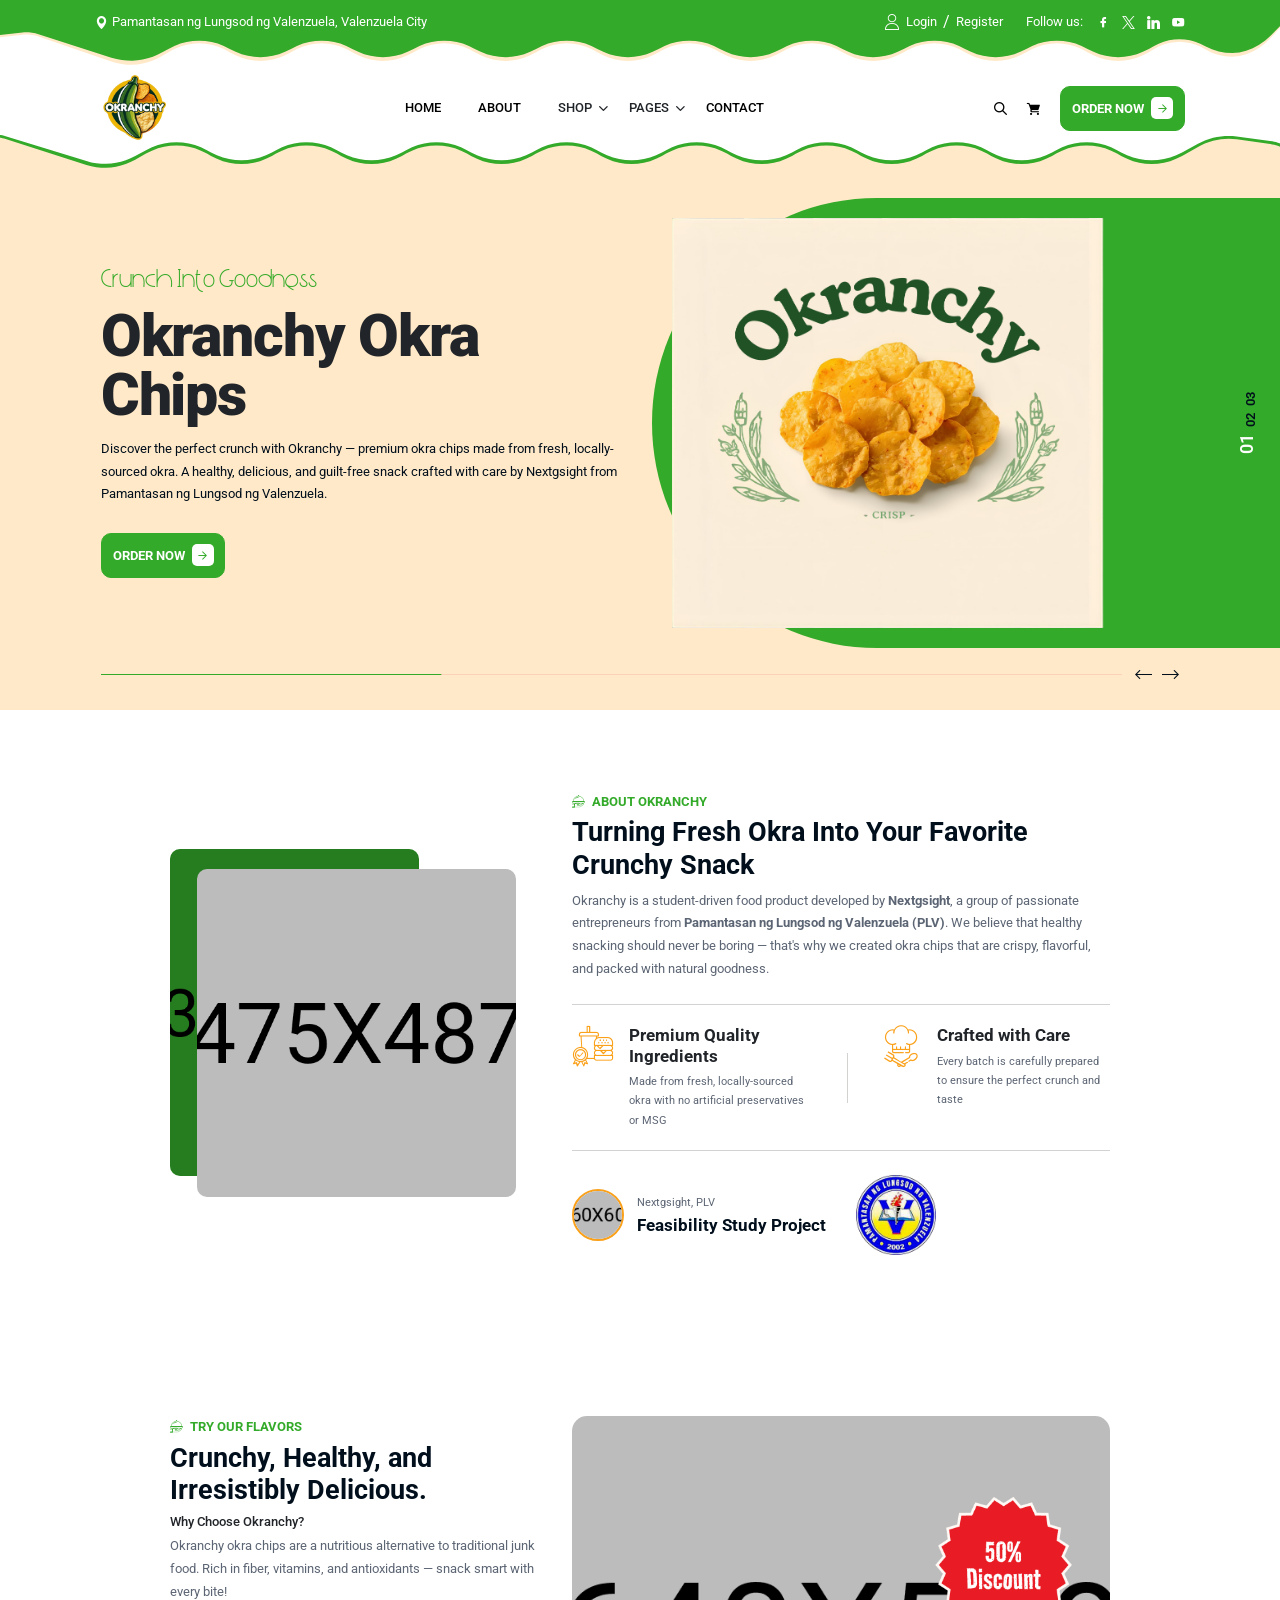
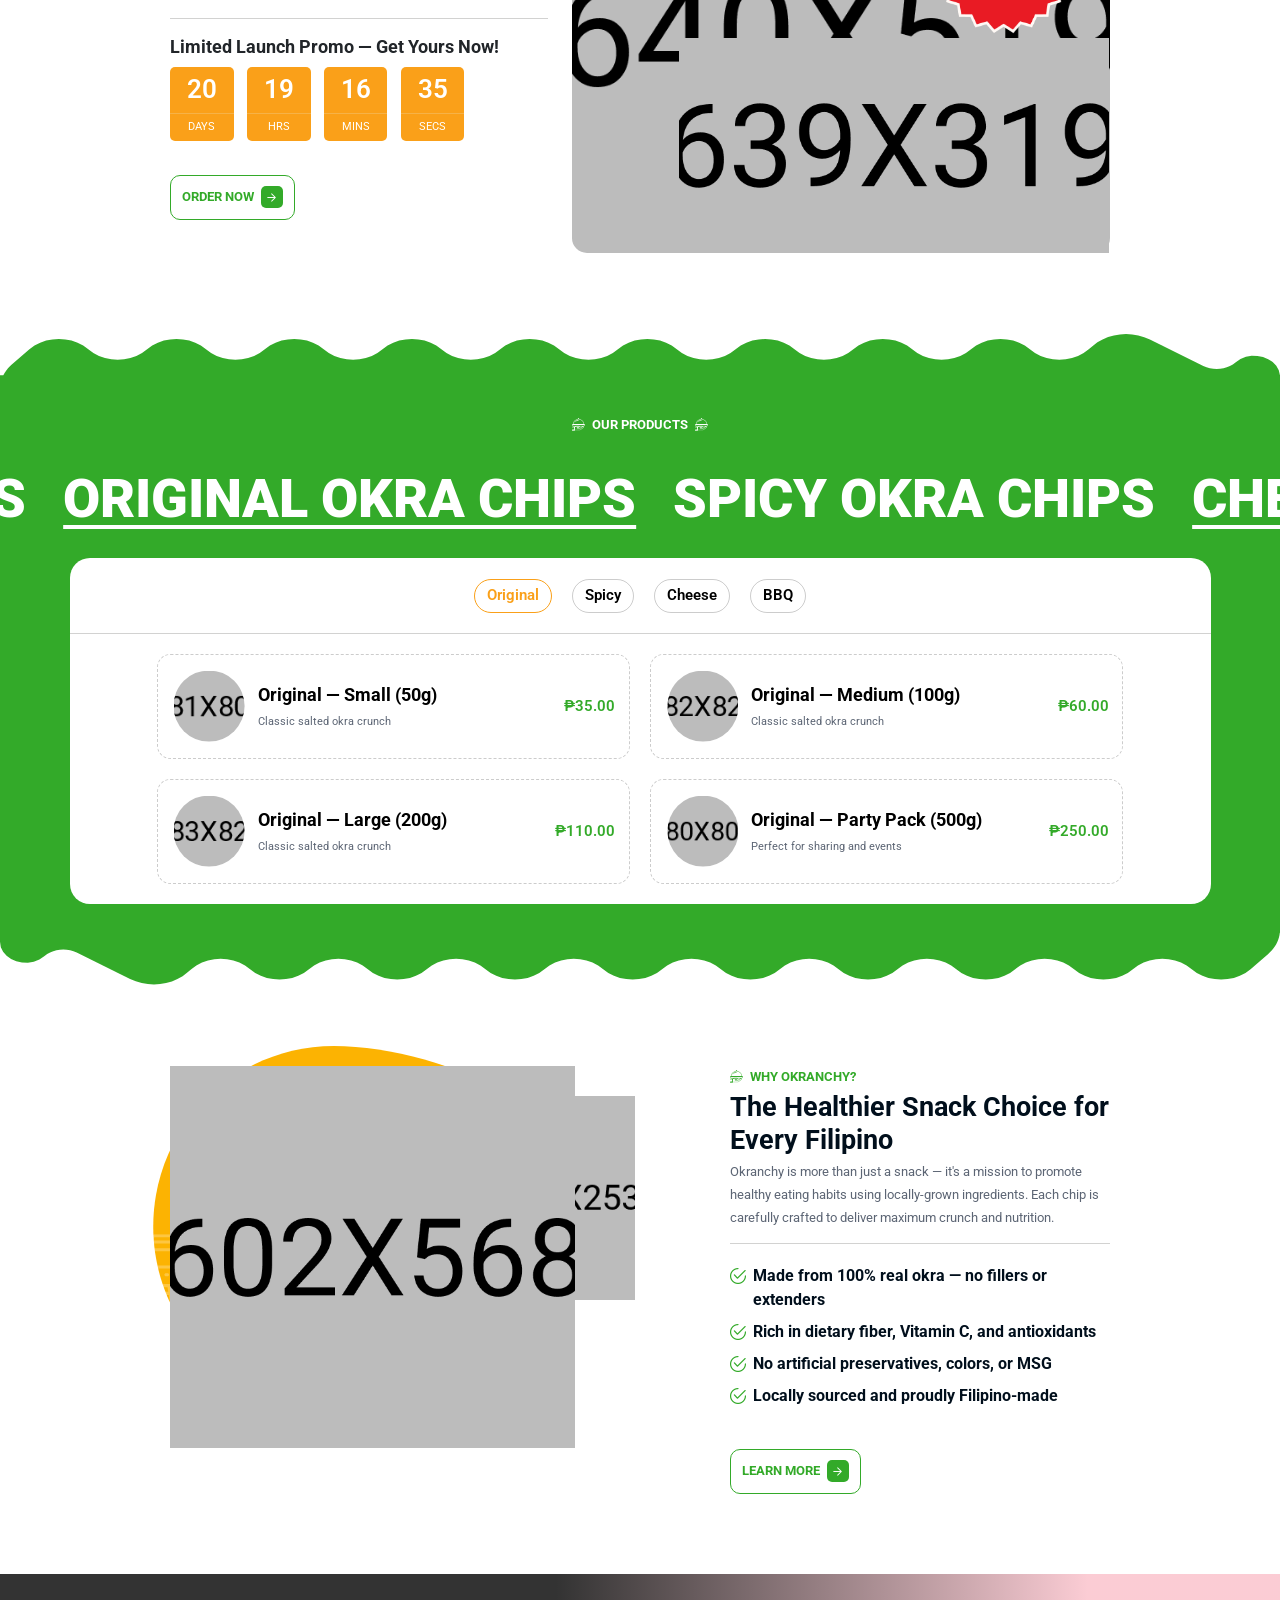
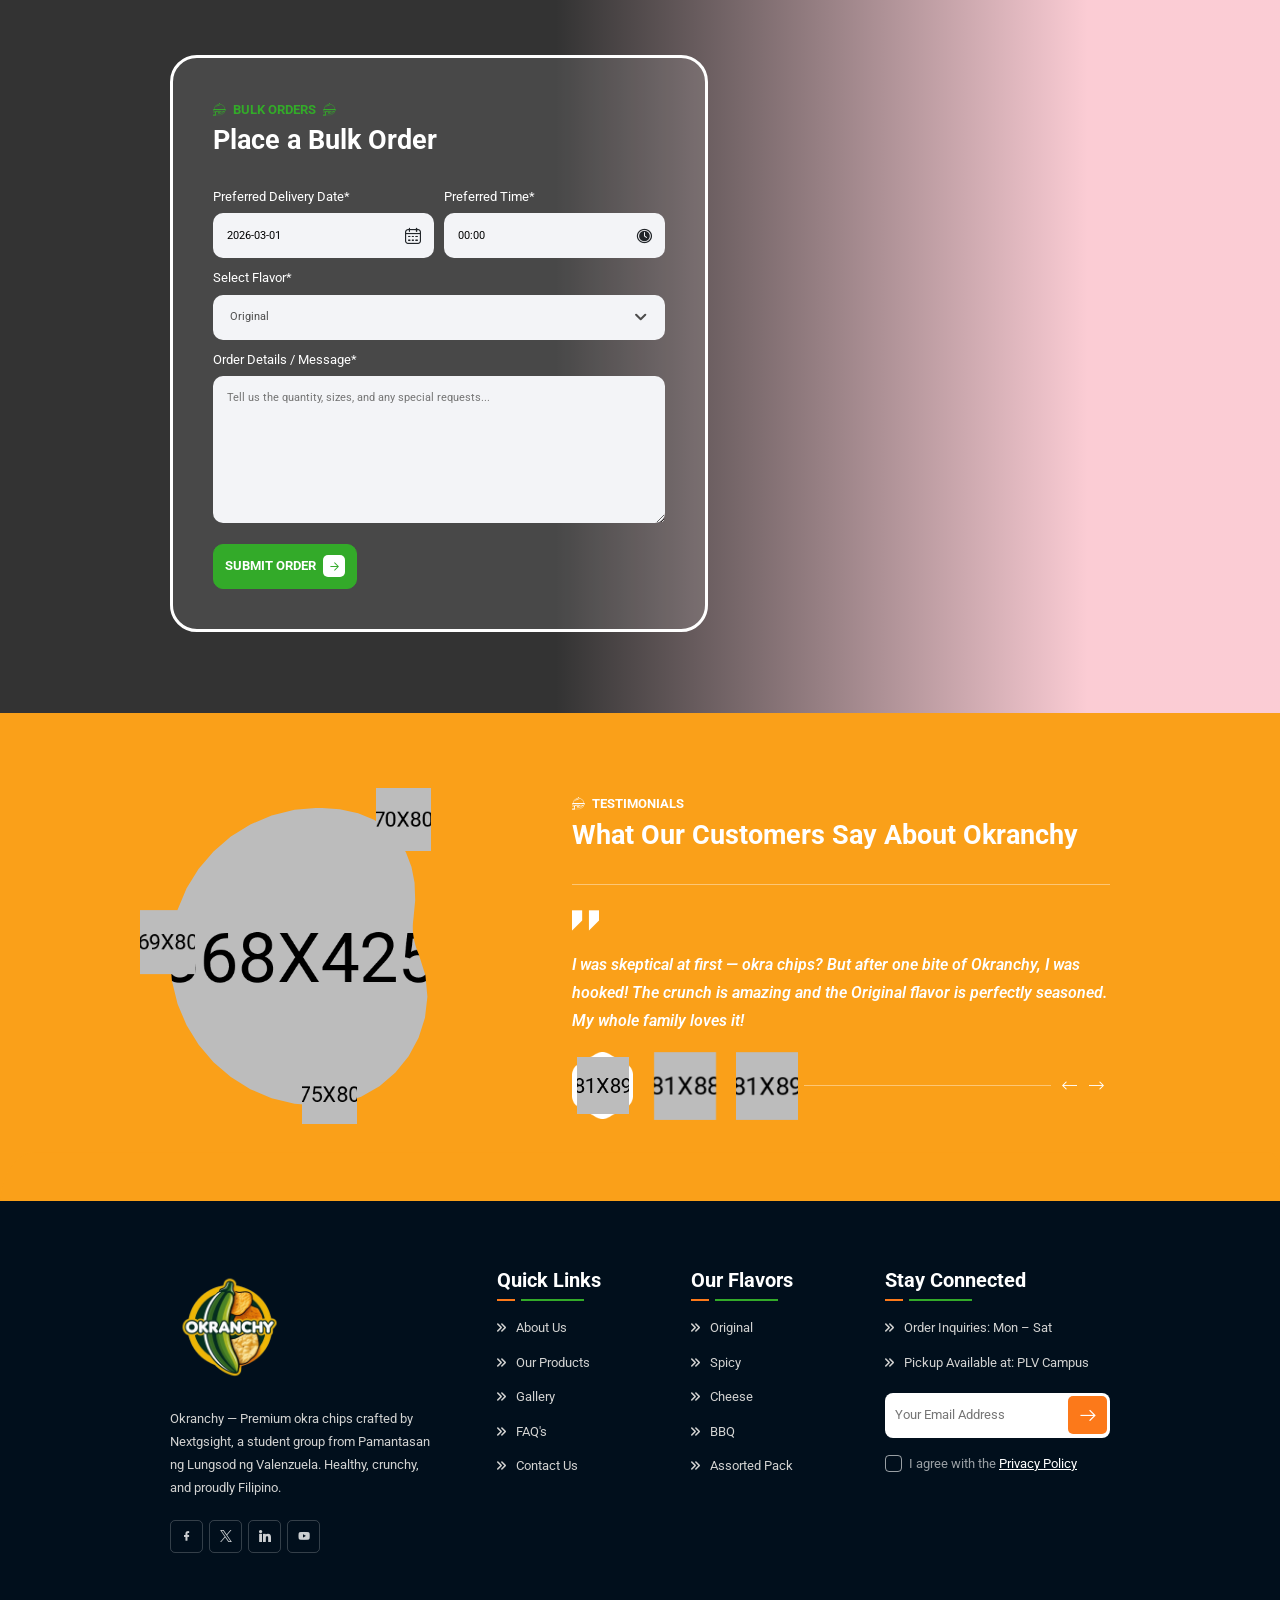
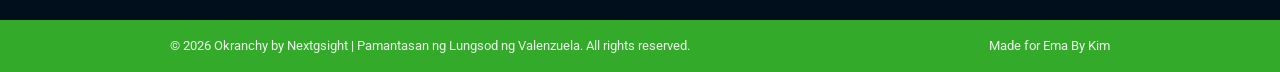
==== index.html @ 087cc292 "First Commit" ====
<!DOCTYPE html>
<html lang="en">

<head>
    <meta charset="UTF-8">
    <meta name="viewport" content="width=device-width, initial-scale=1.0">
    <title>Okranchy - Crunchy Okra Chips</title>

    <!-- libraries CSS -->
    <link rel="stylesheet" href="assets/icon/flaticon_restics.css">
    <link rel="stylesheet" href="assets/vendor/bootstrap/bootstrap.min.css">
    <link rel="stylesheet" href="assets/vendor/splide/splide.min.css">
    <link rel="stylesheet" href="assets/vendor/swiper/swiper-bundle.min.css">
    <link rel="stylesheet" href="assets/vendor/slim-select/slimselect.css">
    <link rel="stylesheet" href="assets/vendor/animate-wow/animate.min.css">
    <link rel="stylesheet" href="assets/vendor/flatpickr/flatpickr.min.css">

    <!-- custom CSS -->
    <link rel="stylesheet" href="assets/css/style.css">

    <style>
        /* Make logo smaller to fit header and footer */
        .logo-container .logo {
            max-height: 80px;
            width: auto;
        }
        .ul-sidebar-header-logo .logo {
            max-height: 100px;
            width: auto;
        }
        .ul-footer-about img {
            max-height: 120px;
            width: auto;
        }

        .signature {
            max-width: 80px;
            height: auto;
        }
    </style>
</head>

<body>
    <div class="preloader" id="preloader">
        <div class="loader"></div>
    </div>

    <!-- SIDEBAR SECTION START -->
    <div class="ul-sidebar">
        <!-- header -->
        <div class="ul-sidebar-header">
            <div class="ul-sidebar-header-logo">
                <a href="index.html">
                    <img src="assets/img/logo-3.png" alt="Okranchy Logo" class="logo">
                </a>
            </div>
            <!-- sidebar closer -->
            <button class="ul-sidebar-closer"><i class="flaticon-close"></i></button>
        </div>

        <div class="ul-sidebar-header-nav-wrapper d-block d-lg-none"></div>

        <!-- sidebar footer -->
        <div class="ul-sidebar-footer">
            <span class="ul-sidebar-footer-title">Follow us</span>

            <div class="ul-sidebar-footer-social">
                <a href="#"><i class="flaticon-facebook"></i></a>
                <a href="#"><i class="flaticon-twitter"></i></a>
                <a href="#"><i class="flaticon-instagram"></i></a>
                <a href="#"><i class="flaticon-youtube"></i></a>
            </div>
        </div>
    </div>
    <!-- SIDEBAR SECTION END -->

    <!-- SEARCH MODAL SECTION START -->
    <div class="ul-search-form-wrapper flex-grow-1 flex-shrink-0">
        <button class="ul-search-closer"><i class="flaticon-close"></i></button>

        <form action="#" class="ul-search-form">
            <div class="ul-search-form-right">
                <input type="search" name="search" id="ul-search" placeholder="Search Okranchy Products...">
                <button type="submit"><span class="icon"><i class="flaticon-search"></i></span></button>
            </div>
        </form>
    </div>
    <!-- SEARCH MODAL SECTION END -->

    <!-- HEADER SECTION START -->
    <header class="ul-header">
        <div class="header-top-bg-wrapper">
            <div class="ul-header-top">
                <div class="ul-header-container">
                    <div class="ul-header-top-left">
                        <div class="ul-header-contact-infos">
                            <span class="ul-header-contact-info"><i class="flaticon-location-pin colored"></i> Pamantasan ng Lungsod ng Valenzuela, Valenzuela City</span>
                        </div>
                    </div>

                    <div class="ul-header-top-right">
                        <div class="ul-header-auth-options">
                            <i class="flaticon-user"></i>
                            <a href="#">Login</a>
                            <span>/</span>
                            <a href="#">Register</a>
                        </div>

                        <div class="ul-header-socials">
                            <span class="socials-title">Follow us: </span>
                            <div class="links">
                                <a href="#"><i class="flaticon-facebook"></i></a>
                                <a href="#"><i class="flaticon-twitter"></i></a>
                                <a href="#"><i class="flaticon-linkedin-big-logo"></i></a>
                                <a href="#"><i class="flaticon-youtube"></i></a>
                            </div>
                        </div>
                    </div>
                </div>
            </div>
        </div>

        <div class="header-bottom-bg-wrapper to-be-sticky">
            <div class="ul-header-bottom">
                <div class="ul-header-bottom-wrapper ul-header-container">
                    <div class="logo-container">
                        <a href="index.html" class="d-inline-block"><img src="assets/img/logo-3.png" alt="Okranchy Logo" class="logo"></a>
                    </div>

                    <!-- header nav -->
                    <div class="ul-header-nav-wrapper">
                        <div class="to-go-to-sidebar-in-mobile">
                            <nav class="ul-header-nav">
                                <a href="index.html">Home</a>
                                <a href="about.html">About</a>
                                <div class="has-sub-menu">
                                    <a role="button">Shop</a>

                                    <div class="ul-header-submenu">
                                        <ul>
                                            <li><a href="shop.html">Shop</a></li>
                                            <li><a href="shop-details.html">Product Details</a></li>
                                            <li><a href="cart.html">Cart</a></li>
                                            <li><a href="checkout.html">Checkout</a></li>
                                        </ul>
                                    </div>
                                </div>

                                <div class="has-sub-menu">
                                    <a role="button">Pages</a>

                                    <div class="ul-header-submenu">
                                        <ul>
                                            <li><a href="gallery.html">Gallery</a></li>
                                            <li><a href="testimonials.html">Testimonials</a></li>
                                            <li><a href="faq.html">FAQ</a></li>
                                        </ul>
                                    </div>
                                </div>
                                <a href="contact.html">Contact</a>
                            </nav>
                        </div>
                    </div>

                    <!-- actions -->
                    <div class="ul-header-actions">
                        <button class="ul-header-search-opener"><i class="flaticon-search"></i></button>
                        <button><i class="flaticon-grocery-store"></i></button>
                        <a href="shop.html" class="ul-btn d-sm-inline-flex d-none">Order Now <i class="flaticon-right"></i></a>
                        <button class="ul-header-sidebar-opener d-lg-none d-inline-flex"><i class="flaticon-menu"></i></button>
                    </div>
                </div>
            </div>
        </div>
    </header>
    <!-- HEADER SECTION END -->


    <main>
        <!-- BANNER SECTION START -->
        <section class="ul-banner">
            <!-- top -->
            <div class="top">
                <div class="row gy-4 row-cols-md-2 row-cols-1 align-items-center flex-column-reverse flex-md-row">
                    <!-- banner text -->
                    <div class="col">
                        <div class="ul-banner-txt">
                            <div class="ul-banner-txt-slider swiper">
                                <div class="swiper-wrapper">
                                    <!-- single slide -->
                                    <div class="swiper-slide">
                                        <div class="ul-banner-txt-slide">
                                            <div class="wow animate__fadeInUp">
                                                <span class="ul-banner-sub-title">Crunch Into Goodness</span>
                                                <h1 class="ul-banner-title">Okranchy Okra Chips</h1>
                                                <p class="ul-banner-descr">Discover the perfect crunch with Okranchy — premium okra chips made from fresh, locally-sourced okra. A healthy, delicious, and guilt-free snack crafted with care by Nextgsight from Pamantasan ng Lungsod ng Valenzuela.</p>
                                                <div class="ul-banner-btns">
                                                    <a href="shop.html" class="ul-btn">Order Now <i class="flaticon-right"></i></a>
                                                </div>
                                            </div>
                                        </div>
                                    </div>

                                    <!-- single slide -->
                                    <div class="swiper-slide">
                                        <div class="ul-banner-txt-slide">
                                            <div class="wow animate__fadeInUp">
                                                <span class="ul-banner-sub-title">Healthy Snacking Made Fun</span>
                                                <h1 class="ul-banner-title">Crispy Okra Goodness</h1>
                                                <p class="ul-banner-descr">Packed with nutrients and bursting with flavor, Okranchy okra chips are the perfect alternative to ordinary snacks. Try our Original, Spicy, and Cheese flavors today!</p>
                                                <div class="ul-banner-btns">
                                                    <a href="shop.html" class="ul-btn">Shop Now <i class="flaticon-right"></i></a>
                                                </div>
                                            </div>
                                        </div>
                                    </div>

                                    <!-- single slide -->
                                    <div class="swiper-slide">
                                        <div class="ul-banner-txt-slide">
                                            <div class="wow animate__fadeInUp">
                                                <span class="ul-banner-sub-title">From Farm to Snack</span>
                                                <h1 class="ul-banner-title">100% Natural Okra Chips</h1>
                                                <p class="ul-banner-descr">No artificial preservatives, no MSG — just pure, crunchy okra chips. Okranchy is a proudly Filipino product made with passion and dedication by PLV students.</p>
                                                <div class="ul-banner-btns">
                                                    <a href="shop.html" class="ul-btn">Try It Now <i class="flaticon-right"></i></a>
                                                </div>
                                            </div>
                                        </div>
                                    </div>
                                </div>
                            </div>
                        </div>
                    </div>

                    <!-- img -->
                    <div class="col">
                        <div class="ul-banner-img wow animate__fadeInRight">
                            <div class="ul-banner-img-slider swiper">
                                <div class="swiper-wrapper">
                                    <!-- single slide -->
                                    <div class="swiper-slide">
                                        <img src="assets/img/testimonial-okranchy2.png" alt="Okranchy Okra Chips">
                                    </div>

                                    <!-- single slide -->
                                    <div class="swiper-slide">
                                        <img src="assets/img/testimonial-okranchy2.png" alt="Okranchy Okra Chips">
                                    </div>

                                    <!-- single slide -->
                                    <div class="swiper-slide">
                                        <img src="assets/img/testimonial-okranchy2.png" alt="Okranchy Okra Chips">
                                    </div>
                                </div>
                            </div>

                            <div class="ul-banner-img-slider-dots"></div>
                        </div>
                    </div>
                </div>
            </div>

            <!-- bottom -->
            <div class="bottom">
                <div class="ul-banner-txt-slider-pagination"></div>
                <div class="ul-banner-txt-slider-nav">
                    <button class="prev"><i class="flaticon-left-arrow"></i></button>
                    <button class="next"><i class="flaticon-right-arrow-3"></i></button>
                </div>
            </div>
        </section>
        <!-- BANNER SECTION END -->


        <!-- ABOUT SECTION START -->
        <section class="ul-about ul-section-spacing wow animate__fadeInUp">
            <div class="ul-container">
                <div class="row row-cols-xxl-2 row-cols-1 align-items-center gy-4">
                    <div class="col-xl-5 col-lg-4 col-md-5 col">
                        <div class="ul-about-imgs">
                            <div class="vector-img">
                                <img src="assets/img/about-img-1.jpg" alt="Fresh Okra">
                            </div>
                            <img src="assets/img/about-img-2.jpg" alt="Okranchy Production">
                        </div>
                    </div>

                    <!-- txt -->
                    <div class="col-xl-7 col-lg-8 col-md-7 col">
                        <div class="ul-about-txt">
                            <span class="ul-section-sub-title ul-section-sub-title--2"><i class="flaticon-tray"></i> About Okranchy <i class="flaticon-tray"></i></span>
                            <h2 class="ul-section-title">Turning Fresh Okra Into Your Favorite Crunchy Snack</h2>
                            <p class="ul-section-descr">Okranchy is a student-driven food product developed by <strong>Nextgsight</strong>, a group of passionate entrepreneurs from <strong>Pamantasan ng Lungsod ng Valenzuela (PLV)</strong>. We believe that healthy snacking should never be boring — that's why we created okra chips that are crispy, flavorful, and packed with natural goodness.</p>

                            <div class="ul-about-list">
                                <div class="ul-about-list-item">
                                    <div class="icon"><i class="flaticon-quality"></i></div>
                                    <div class="txt">
                                        <h3 class="ul-about-list-item-title">Premium Quality Ingredients</h3>
                                        <p class="ul-about-list-item-descr">Made from fresh, locally-sourced okra with no artificial preservatives or MSG</p>
                                    </div>
                                </div>

                                <div class="ul-about-list-item">
                                    <div class="icon"><i class="flaticon-chef"></i></div>
                                    <div class="txt">
                                        <h3 class="ul-about-list-item-title">Crafted with Care</h3>
                                        <p class="ul-about-list-item-descr">Every batch is carefully prepared to ensure the perfect crunch and taste</p>
                                    </div>
                                </div>
                            </div>

                            <div class="ul-about-author">
                                <div class="left">
                                    <div class="ul-about-author-img">
                                        <img src="assets/img/author.png" alt="Nextgsight Team">
                                    </div>
                                    <div class="author-txt">
                                        <span class="ul-about-author-title">Nextgsight, PLV</span>
                                        <h3 class="ul-about-author-name">Feasibility Study Project</h3>
                                    </div>
                                </div>

                                <div class="right">
                                    <img src="assets/img/plv.png" alt="signature" class="signature">
                                </div>
                            </div>
                        </div>
                    </div>
                </div>
            </div>
        </section>
        <!-- ABOUT SECTION END -->


        <!-- DISCOUNT SECTION START -->
        <section class="ul-discount ul-section-spacing">
            <div class="ul-container wow animate__fadeInUp">
                <div class="row g-4">
                    <!-- txt -->
                    <div class="col-md-5">
                        <div class="ul-discount-txt">
                            <span class="ul-section-sub-title ul-section-sub-title--2"><i class="flaticon-tray"></i> Try Our Flavors <i class="flaticon-tray"></i></span>
                            <h2 class="ul-section-title">Crunchy, Healthy, and Irresistibly Delicious.</h2>
                            <span class="ul-discount-second-title">Why Choose Okranchy?</span>
                            <p class="ul-section-descr">Okranchy okra chips are a nutritious alternative to traditional junk food. Rich in fiber, vitamins, and antioxidants — snack smart with every bite!</p>
                            <div class="ul-discount-countdown">
                                <h3 class="ul-discount-countdown-title">Limited Launch Promo — Get Yours Now!</h3>
                                <div class="ul-countdown">
                                    <div class="ul-countdown-item">
                                        <span class="number days">20</span>
                                        <span class="label">Days</span>
                                    </div>
                                    <div class="ul-countdown-item">
                                        <span class="number hours">48</span>
                                        <span class="label">hrs</span>
                                    </div>
                                    <div class="ul-countdown-item">
                                        <span class="number minutes">16</span>
                                        <span class="label">mins</span>
                                    </div>
                                    <div class="ul-countdown-item">
                                        <span class="number seconds">38</span>
                                        <span class="label">secs</span>
                                    </div>
                                </div>
                            </div>
                            <a href="shop.html" class="ul-btn ul-btn--2">Order Now <i class="flaticon-right"></i></a>
                        </div>
                    </div>

                    <!-- image -->
                    <div class="col-md-7">
                        <div class="ul-discount-img">
                            <img src="assets/img/discount-img.jpg" alt="Okranchy Chips" class="main-img">
                            <img src="assets/img/discount-product-img.png" alt="Okranchy Product" class="ul-discount-product-img">
                            <img src="assets/img/discount-sticker.png" alt="Promo Sticker" class="discount-sticker">
                        </div>
                    </div>
                </div>
            </div>
        </section>
        <!-- DISCOUNT SECTION END -->


        <!-- MENU / PRODUCTS SECTION START -->
        <section class="ul-menus ul-section-spacing">
            <!-- sub title -->
            <div class="ul-container">
                <div class="ul-section-heading justify-content-center text-center">
                    <div>
                        <span class="ul-section-sub-title"><i class="flaticon-tray"></i> Our Products <i class="flaticon-tray"></i></span>
                    </div>
                </div>
            </div>

            <!-- section title slider -->
            <div class="ul-menus-title-slider splide">
                <div class="splide__track">
                    <ul class="splide__list">
                        <li class="splide__slide">
                            <h2 class="ul-menus-title-txt">Original Okra Chips</h2>
                        </li>
                        <li class="splide__slide">
                            <h2 class="ul-menus-title-txt">Spicy Okra Chips</h2>
                        </li>
                        <li class="splide__slide">
                            <h2 class="ul-menus-title-txt">Cheese Okra Chips</h2>
                        </li>
                        <li class="splide__slide">
                            <h2 class="ul-menus-title-txt">BBQ Okra Chips</h2>
                        </li>
                    </ul>
                </div>
            </div>

            <!-- menu -->
            <div class="ul-menus-tabs-wrapper">
                <div>
                    <div class="ul-menus-tab-navs">
                        <button data-tab="original-tab" class="tab-nav active">
                            <span class="txt">Original</span>
                        </button>
                        <button data-tab="spicy-tab" class="tab-nav">
                            <span class="txt">Spicy</span>
                        </button>
                        <button data-tab="cheese-tab" class="tab-nav">
                            <span class="txt">Cheese</span>
                        </button>
                        <button data-tab="bbq-tab" class="tab-nav">
                            <span class="txt">BBQ</span>
                        </button>
                    </div>

                    <div class="tabs">
                        <!-- tab / Original -->
                        <div class="ul-tab ul-menu-tab active" id="original-tab">
                            <div class="row ul-bs-row row-cols-md-2 row-cols-1">
                                <div class="col">
                                    <div class="ul-menu-item">
                                        <div class="ul-menu-item-img">
                                            <img src="assets/img/menu-1.png" alt="Original Okra Chips Small">
                                        </div>
                                        <div class="ul-menu-item-txt">
                                            <div class="left">
                                                <a href="shop-details.html" class="ul-menu-item-title">Original — Small (50g)</a>
                                                <span class="ul-menu-item-sub-title">Classic salted okra crunch</span>
                                            </div>
                                            <span class="ul-menu-item-price">₱35.00</span>
                                        </div>
                                    </div>
                                </div>

                                <div class="col">
                                    <div class="ul-menu-item">
                                        <div class="ul-menu-item-img">
                                            <img src="assets/img/menu-2.png" alt="Original Okra Chips Medium">
                                        </div>
                                        <div class="ul-menu-item-txt">
                                            <div class="left">
                                                <a href="shop-details.html" class="ul-menu-item-title">Original — Medium (100g)</a>
                                                <span class="ul-menu-item-sub-title">Classic salted okra crunch</span>
                                            </div>
                                            <span class="ul-menu-item-price">₱60.00</span>
                                        </div>
                                    </div>
                                </div>

                                <div class="col">
                                    <div class="ul-menu-item">
                                        <div class="ul-menu-item-img">
                                            <img src="assets/img/menu-3.png" alt="Original Okra Chips Large">
                                        </div>
                                        <div class="ul-menu-item-txt">
                                            <div class="left">
                                                <a href="shop-details.html" class="ul-menu-item-title">Original — Large (200g)</a>
                                                <span class="ul-menu-item-sub-title">Classic salted okra crunch</span>
                                            </div>
                                            <span class="ul-menu-item-price">₱110.00</span>
                                        </div>
                                    </div>
                                </div>

                                <div class="col">
                                    <div class="ul-menu-item">
                                        <div class="ul-menu-item-img">
                                            <img src="assets/img/menu-4.png" alt="Original Okra Chips Party Pack">
                                        </div>
                                        <div class="ul-menu-item-txt">
                                            <div class="left">
                                                <a href="shop-details.html" class="ul-menu-item-title">Original — Party Pack (500g)</a>
                                                <span class="ul-menu-item-sub-title">Perfect for sharing and events</span>
                                            </div>
                                            <span class="ul-menu-item-price">₱250.00</span>
                                        </div>
                                    </div>
                                </div>
                            </div>
                        </div>

                        <!-- tab / Spicy -->
                        <div class="ul-tab ul-menu-tab" id="spicy-tab">
                            <div class="row ul-bs-row row-cols-md-2 row-cols-1">
                                <div class="col">
                                    <div class="ul-menu-item">
                                        <div class="ul-menu-item-img">
                                            <img src="assets/img/menu-5.png" alt="Spicy Okra Chips Small">
                                        </div>
                                        <div class="ul-menu-item-txt">
                                            <div class="left">
                                                <a href="shop-details.html" class="ul-menu-item-title">Spicy — Small (50g)</a>
                                                <span class="ul-menu-item-sub-title">Fiery chili-seasoned okra crunch</span>
                                            </div>
                                            <span class="ul-menu-item-price">₱40.00</span>
                                        </div>
                                    </div>
                                </div>

                                <div class="col">
                                    <div class="ul-menu-item">
                                        <div class="ul-menu-item-img">
                                            <img src="assets/img/menu-6.png" alt="Spicy Okra Chips Medium">
                                        </div>
                                        <div class="ul-menu-item-txt">
                                            <div class="left">
                                                <a href="shop-details.html" class="ul-menu-item-title">Spicy — Medium (100g)</a>
                                                <span class="ul-menu-item-sub-title">Fiery chili-seasoned okra crunch</span>
                                            </div>
                                            <span class="ul-menu-item-price">₱65.00</span>
                                        </div>
                                    </div>
                                </div>

                                <div class="col">
                                    <div class="ul-menu-item">
                                        <div class="ul-menu-item-img">
                                            <img src="assets/img/menu-7.png" alt="Spicy Okra Chips Large">
                                        </div>
                                        <div class="ul-menu-item-txt">
                                            <div class="left">
                                                <a href="shop-details.html" class="ul-menu-item-title">Spicy — Large (200g)</a>
                                                <span class="ul-menu-item-sub-title">Fiery chili-seasoned okra crunch</span>
                                            </div>
                                            <span class="ul-menu-item-price">₱120.00</span>
                                        </div>
                                    </div>
                                </div>

                                <div class="col">
                                    <div class="ul-menu-item">
                                        <div class="ul-menu-item-img">
                                            <img src="assets/img/menu-8.png" alt="Spicy Okra Chips Party Pack">
                                        </div>
                                        <div class="ul-menu-item-txt">
                                            <div class="left">
                                                <a href="shop-details.html" class="ul-menu-item-title">Spicy — Party Pack (500g)</a>
                                                <span class="ul-menu-item-sub-title">Spice up your gatherings</span>
                                            </div>
                                            <span class="ul-menu-item-price">₱270.00</span>
                                        </div>
                                    </div>
                                </div>
                            </div>
                        </div>

                        <!-- tab / Cheese -->
                        <div class="ul-tab ul-menu-tab" id="cheese-tab">
                            <div class="row ul-bs-row row-cols-md-2 row-cols-1">
                                <div class="col">
                                    <div class="ul-menu-item">
                                        <div class="ul-menu-item-img">
                                            <img src="assets/img/food-1.png" alt="Cheese Okra Chips Small">
                                        </div>
                                        <div class="ul-menu-item-txt">
                                            <div class="left">
                                                <a href="shop-details.html" class="ul-menu-item-title">Cheese — Small (50g)</a>
                                                <span class="ul-menu-item-sub-title">Cheesy, savory okra delight</span>
                                            </div>
                                            <span class="ul-menu-item-price">₱40.00</span>
                                        </div>
                                    </div>
                                </div>

                                <div class="col">
                                    <div class="ul-menu-item">
                                        <div class="ul-menu-item-img">
                                            <img src="assets/img/food-2.png" alt="Cheese Okra Chips Medium">
                                        </div>
                                        <div class="ul-menu-item-txt">
                                            <div class="left">
                                                <a href="shop-details.html" class="ul-menu-item-title">Cheese — Medium (100g)</a>
                                                <span class="ul-menu-item-sub-title">Cheesy, savory okra delight</span>
                                            </div>
                                            <span class="ul-menu-item-price">₱65.00</span>
                                        </div>
                                    </div>
                                </div>

                                <div class="col">
                                    <div class="ul-menu-item">
                                        <div class="ul-menu-item-img">
                                            <img src="assets/img/menu-1.png" alt="Cheese Okra Chips Large">
                                        </div>
                                        <div class="ul-menu-item-txt">
                                            <div class="left">
                                                <a href="shop-details.html" class="ul-menu-item-title">Cheese — Large (200g)</a>
                                                <span class="ul-menu-item-sub-title">Cheesy, savory okra delight</span>
                                            </div>
                                            <span class="ul-menu-item-price">₱120.00</span>
                                        </div>
                                    </div>
                                </div>

                                <div class="col">
                                    <div class="ul-menu-item">
                                        <div class="ul-menu-item-img">
                                            <img src="assets/img/menu-2.png" alt="Cheese Okra Chips Party Pack">
                                        </div>
                                        <div class="ul-menu-item-txt">
                                            <div class="left">
                                                <a href="shop-details.html" class="ul-menu-item-title">Cheese — Party Pack (500g)</a>
                                                <span class="ul-menu-item-sub-title">Cheesy goodness for everyone</span>
                                            </div>
                                            <span class="ul-menu-item-price">₱270.00</span>
                                        </div>
                                    </div>
                                </div>
                            </div>
                        </div>

                        <!-- tab / BBQ -->
                        <div class="ul-tab ul-menu-tab" id="bbq-tab">
                            <div class="row ul-bs-row row-cols-md-2 row-cols-1">
                                <div class="col">
                                    <div class="ul-menu-item">
                                        <div class="ul-menu-item-img">
                                            <img src="assets/img/menu-3.png" alt="BBQ Okra Chips Small">
                                        </div>
                                        <div class="ul-menu-item-txt">
                                            <div class="left">
                                                <a href="shop-details.html" class="ul-menu-item-title">BBQ — Small (50g)</a>
                                                <span class="ul-menu-item-sub-title">Smoky barbecue okra crunch</span>
                                            </div>
                                            <span class="ul-menu-item-price">₱40.00</span>
                                        </div>
                                    </div>
                                </div>

                                <div class="col">
                                    <div class="ul-menu-item">
                                        <div class="ul-menu-item-img">
                                            <img src="assets/img/menu-4.png" alt="BBQ Okra Chips Medium">
                                        </div>
                                        <div class="ul-menu-item-txt">
                                            <div class="left">
                                                <a href="shop-details.html" class="ul-menu-item-title">BBQ — Medium (100g)</a>
                                                <span class="ul-menu-item-sub-title">Smoky barbecue okra crunch</span>
                                            </div>
                                            <span class="ul-menu-item-price">₱65.00</span>
                                        </div>
                                    </div>
                                </div>

                                <div class="col">
                                    <div class="ul-menu-item">
                                        <div class="ul-menu-item-img">
                                            <img src="assets/img/menu-5.png" alt="BBQ Okra Chips Large">
                                        </div>
                                        <div class="ul-menu-item-txt">
                                            <div class="left">
                                                <a href="shop-details.html" class="ul-menu-item-title">BBQ — Large (200g)</a>
                                                <span class="ul-menu-item-sub-title">Smoky barbecue okra crunch</span>
                                            </div>
                                            <span class="ul-menu-item-price">₱120.00</span>
                                        </div>
                                    </div>
                                </div>

                                <div class="col">
                                    <div class="ul-menu-item">
                                        <div class="ul-menu-item-img">
                                            <img src="assets/img/menu-6.png" alt="BBQ Okra Chips Party Pack">
                                        </div>
                                        <div class="ul-menu-item-txt">
                                            <div class="left">
                                                <a href="shop-details.html" class="ul-menu-item-title">BBQ — Party Pack (500g)</a>
                                                <span class="ul-menu-item-sub-title">BBQ flavor for the whole crew</span>
                                            </div>
                                            <span class="ul-menu-item-price">₱270.00</span>
                                        </div>
                                    </div>
                                </div>
                            </div>
                        </div>
                    </div>
                </div>
            </div>
        </section>
        <!-- MENU / PRODUCTS SECTION END -->


        <!-- SPECIALITY SECTION START -->
        <section class="ul-specialities ul-section-spacing">
            <div class="ul-container">
                <div class="row ul-bs-row">
                    <!-- img -->
                    <div class="col-xl-7 col-lg-6">
                        <div class="ul-specialities-img">
                            <img src="assets/img/speciality-img-bg.svg" alt="Background Shape" class="bg-shape">
                            <img src="assets/img/specialities-img.png" alt="Okranchy Special" class="main-img">
                            <img src="assets/img/banner-vector-2.png" alt="vector" class="vector">
                        </div>
                    </div>

                    <!-- txt -->
                    <div class="col-xl-5 col-lg-6">
                        <div class="ul-specialities-txt">
                            <span class="ul-section-sub-title"><i class="flaticon-tray"></i> WHY OKRANCHY?</span>
                            <h2 class="ul-section-title">The Healthier Snack Choice for Every Filipino</h2>
                            <p class="ul-section-descr">Okranchy is more than just a snack — it's a mission to promote healthy eating habits using locally-grown ingredients. Each chip is carefully crafted to deliver maximum crunch and nutrition.</p>

                            <ul class="ul-specialities-list">
                                <li class="ul-speciality"><i class="flaticon-checked"></i><span class="txt">Made from 100% real okra — no fillers or extenders</span></li>
                                <li class="ul-speciality"><i class="flaticon-checked"></i><span class="txt">Rich in dietary fiber, Vitamin C, and antioxidants</span></li>
                                <li class="ul-speciality"><i class="flaticon-checked"></i><span class="txt">No artificial preservatives, colors, or MSG</span></li>
                                <li class="ul-speciality"><i class="flaticon-checked"></i><span class="txt">Locally sourced and proudly Filipino-made</span></li>
                            </ul>

                            <a href="about.html" class="ul-btn ul-btn--2">Learn More <i class="flaticon-right"></i></a>
                        </div>
                    </div>
                </div>
            </div>
        </section>
        <!-- SPECIALITY SECTION END -->


        <!-- BOOKING / ORDER SECTION START -->
        <section class="ul-booking ul-section-spacing">
            <div class="ul-container">
                <div class="row">
                    <div class="col-md-7 col-12">
                        <div class="ul-booking-form-wrapper">
                            <span class="ul-section-sub-title"><i class="flaticon-tray"></i> Bulk Orders <i class="flaticon-tray"></i></span>
                            <h2 class="ul-section-title">Place a Bulk Order</h2>

                            <form action="#" class="ul-booking-form">
                                <div class="row row-cols-2 row-cols-xxs-1">
                                    <div class="col">
                                        <div class="form-group">
                                            <label for="booking-date">Preferred Delivery Date*</label>
                                            <div class="ul-time-input-wrapper">
                                                <input type="date" name="booking-date" id="booking-date" class="date-input" value="2026-03-01">
                                                <i class="flaticon-calendar"></i>
                                            </div>
                                        </div>
                                    </div>
                                    <div class="col">
                                        <div class="form-group">
                                            <label for="booking-time">Preferred Time*</label>
                                            <div class="ul-time-input-wrapper">
                                                <input type="time" name="booking-time" id="booking-time" class="time-input" value="00:00">
                                                <i class="flaticon-time"></i>
                                            </div>
                                        </div>
                                    </div>
                                    <div class="col-12">
                                        <div class="form-group service-type-wrapper">
                                            <label for="service-type">Select Flavor*</label>
                                            <select name="service-type" id="service-type">
                                                <option value="original">Original</option>
                                                <option value="spicy">Spicy</option>
                                                <option value="cheese">Cheese</option>
                                                <option value="bbq">BBQ</option>
                                                <option value="assorted">Assorted Pack</option>
                                            </select>
                                        </div>
                                    </div>
                                    <div class="col-12">
                                        <div class="form-group">
                                            <label for="booking-message">Order Details / Message*</label>
                                            <textarea name="booking-message" id="booking-message" placeholder="Tell us the quantity, sizes, and any special requests..."></textarea>
                                        </div>
                                    </div>
                                    <div class="col-12">
                                        <div class="form-group">
                                            <button type="submit" class="ul-btn">Submit Order <i class="flaticon-right"></i></button>
                                        </div>
                                    </div>
                                </div>
                            </form>
                        </div>
                    </div>
                </div>
            </div>
        </section>
        <!-- BOOKING / ORDER SECTION END -->


        <!-- TESTIMONIAL SECTION START -->
        <section class="ul-testimonial">
            <div class="overflow-hidden ul-section-spacing">
                <div class="ul-container">
                    <div class="row align-items-center gy-4">
                        <!-- img -->
                        <div class="col-md-5">
                            <div class="ul-testimonial-img wow animate__fadeInUp">
                                <img src="assets/img/testimonial-img.png" alt="Happy Customers" class="main-img">
                                <div class="sm-imgs">
                                    <img src="assets/img/testimonial-img-sm-1.png" alt="image" class="sm-img">
                                    <img src="assets/img/testimonial-img-sm-2.png" alt="image" class="sm-img">
                                    <img src="assets/img/testimonial-img-sm-3.png" alt="image" class="sm-img">
                                </div>
                            </div>
                        </div>

                        <!-- testimonial slider -->
                        <div class="col-md-7">
                            <div class="ul-testimonial-txt wow animate__fadeInUp">
                                <div class="ul-section-heading">
                                    <div>
                                        <span class="ul-section-sub-title ul-section-sub-title--2"><i class="flaticon-tray"></i> Testimonials <i class="flaticon-tray"></i></span>
                                        <h2 class="ul-section-title">What Our Customers Say About Okranchy</h2>
                                    </div>
                                </div>
                                <div class="ul-testimonial-slider swiper">
                                    <div class="swiper-wrapper">
                                        <!-- single slide -->
                                        <div class="swiper-slide">
                                            <div class="ul-testimony">
                                                <span class="icon"><i class="flaticon-straight-quotes"></i></span>
                                                <p class="ul-testimony-txt">I was skeptical at first — okra chips? But after one bite of Okranchy, I was hooked! The crunch is amazing and the Original flavor is perfectly seasoned. My whole family loves it!</p>
                                            </div>
                                        </div>

                                        <!-- single slide -->
                                        <div class="swiper-slide">
                                            <div class="ul-testimony">
                                                <span class="icon"><i class="flaticon-straight-quotes"></i></span>
                                                <p class="ul-testimony-txt">As a PLV student, I'm so proud of what Nextgsight has created. Okranchy is not only delicious but it's also a healthier alternative to chips. The Spicy variant is my favorite!</p>
                                            </div>
                                        </div>

                                        <!-- single slide -->
                                        <div class="swiper-slide">
                                            <div class="ul-testimony">
                                                <span class="icon"><i class="flaticon-straight-quotes"></i></span>
                                                <p class="ul-testimony-txt">I ordered Okranchy for our office snack supply and everyone loved it. The Cheese flavor is addictive! Great quality and great price. Will definitely order again.</p>
                                            </div>
                                        </div>

                                        <!-- single slide -->
                                        <div class="swiper-slide">
                                            <div class="ul-testimony">
                                                <span class="icon"><i class="flaticon-straight-quotes"></i></span>
                                                <p class="ul-testimony-txt">Finally, a snack I can feel good about eating! Okranchy uses real okra and you can really taste the difference. It's crunchy, flavorful, and guilt-free. Highly recommended!</p>
                                            </div>
                                        </div>
                                    </div>
                                </div>
                                <div class="bottom">
                                    <div class="ul-testimonial-reviewer-slider swiper">
                                        <div class="swiper-wrapper">
                                            <div class="swiper-slide">
                                                <div class="ul-testimonial-reviewer">
                                                    <img src="assets/img/reviewer-1.png" alt="Reviewer" class="reviewer-img">
                                                </div>
                                            </div>
                                            <div class="swiper-slide">
                                                <div class="ul-testimonial-reviewer">
                                                    <img src="assets/img/reviewer-2.png" alt="Reviewer" class="reviewer-img">
                                                </div>
                                            </div>
                                            <div class="swiper-slide">
                                                <div class="ul-testimonial-reviewer">
                                                    <img src="assets/img/reviewer-3.png" alt="Reviewer" class="reviewer-img">
                                                </div>
                                            </div>
                                            <div class="swiper-slide">
                                                <div class="ul-testimonial-reviewer">
                                                    <img src="assets/img/reviewer-1.png" alt="Reviewer" class="reviewer-img">
                                                </div>
                                            </div>
                                        </div>
                                    </div>
                                    <span class="stroke"></span>
                                    <div class="ul-testimonial-slider-nav">
                                        <button class="prev"><i class="flaticon-left-arrow"></i></button>
                                        <button class="next"><i class="flaticon-right-arrow-3"></i></button>
                                    </div>
                                </div>
                            </div>
                        </div>
                    </div>
                </div>
            </div>
        </section>
        <!-- TESTIMONIAL SECTION END -->

    </main>

    <!-- FOOTER SECTION START -->
    <footer class="ul-footer">
        <div class="ul-footer-top">
            <div class="ul-container">
                <div class="ul-footer-top-wrapper wow animate__fadeInUp">
                    <div class="ul-footer-about">
                        <a href="index.html"><img src="assets/img/logo-3.png" alt="Okranchy Logo"></a>
                        <p class="ul-footer-about-txt">Okranchy — Premium okra chips crafted by Nextgsight, a student group from Pamantasan ng Lungsod ng Valenzuela. Healthy, crunchy, and proudly Filipino.</p>
                        <div class="ul-footer-socials">
                            <a href="#"><i class="flaticon-facebook"></i></a>
                            <a href="#"><i class="flaticon-twitter"></i></a>
                            <a href="#"><i class="flaticon-linkedin-big-logo"></i></a>
                            <a href="#"><i class="flaticon-youtube"></i></a>
                        </div>
                    </div>

                    <div class="ul-footer-widget">
                        <h3 class="ul-footer-widget-title">Quick Links</h3>

                        <div class="ul-footer-widget-links">
                            <a href="about.html">About Us</a>
                            <a href="shop.html">Our Products</a>
                            <a href="gallery.html">Gallery</a>
                            <a href="faq.html">FAQ's</a>
                            <a href="contact.html">Contact Us</a>
                        </div>
                    </div>

                    <div class="ul-footer-widget">
                        <h3 class="ul-footer-widget-title">Our Flavors</h3>

                        <div class="ul-footer-widget-links">
                            <a href="shop.html">Original</a>
                            <a href="shop.html">Spicy</a>
                            <a href="shop.html">Cheese</a>
                            <a href="shop.html">BBQ</a>
                            <a href="shop.html">Assorted Pack</a>
                        </div>
                    </div>

                    <div class="ul-footer-widget ul-nwsltr-widget">
                        <h3 class="ul-footer-widget-title">Stay Connected</h3>
                        <div class="ul-footer-widget-links">
                            <span>Order Inquiries: <span class="colored">Mon – Sat</span></span>
                            <span>Pickup Available at: <span class="colored">PLV Campus</span></span>
                        </div>
                        <form action="#" class="ul-nwsltr-form">
                            <div class="top">
                                <input type="email" name="email" id="nwsltr-email" placeholder="Your Email Address" class="ul-nwsltr-input">
                                <button type="submit"><i class="flaticon-arrow"></i></button>
                            </div>

                            <div class="agreement">
                                <label for="nwsltr-agreement" class="ul-checkbox-wrapper">
                                    <input type="checkbox" name="agreement" id="nwsltr-agreement" hidden>
                                    <span class="ul-checkbox"><i class="flaticon-checked"></i></span>
                                    <span class="ul-checkbox-txt">I agree with the <a href="#">Privacy Policy</a></span>
                                </label>
                            </div>
                        </form>
                    </div>
                </div>
            </div>
        </div>

        <!-- footer bottom -->
        <div class="ul-footer-bottom">
            <div class="ul-container">
                <div class="ul-footer-bottom-wrapper">
                    <p class="copyright-txt">&copy;
                        <script>document.write(new Date().getFullYear())</script> Okranchy by Nextgsight | Pamantasan ng Lungsod ng Valenzuela. All rights reserved.
                    </p>
                    <div class="ul-footer-bottom-nav"><a href="#">Made for Ema By Kim</a></div>
                </div>
            </div>
        </div>
    </footer>
    <!-- FOOTER SECTION END -->

    <!-- libraries JS -->
    <script src="assets/vendor/bootstrap/bootstrap.bundle.min.js"></script>
    <script src="assets/vendor/splide/splide.min.js"></script>
    <script src="assets/vendor/splide/splide-extension-auto-scroll.min.js"></script>
    <script src="assets/vendor/swiper/swiper-bundle.min.js"></script>
    <script src="assets/vendor/slim-select/slimselect.min.js"></script>
    <script src="assets/vendor/animate-wow/wow.min.js"></script>
    <script src="assets/vendor/splittype/index.min.js"></script>
    <script src="assets/vendor/mixitup/mixitup.min.js"></script>
    <script src="assets/vendor/fslightbox/fslightbox.js"></script>
    <script src="assets/vendor/flatpickr/flatpickr.js"></script>

    <!-- custom JS -->
    <script src="assets/js/main.js"></script>
    <script src="assets/js/tab.js"></script>
    <script src="assets/js/countdown.js"></script>
</body>

</html>
---- assets/vendor/slim-select/slimselect.css ----
:root{--ss-primary-color: #5897fb;--ss-bg-color: #ffffff;--ss-font-color: #4d4d4d;--ss-font-placeholder-color: #8d8d8d;--ss-disabled-color: #dcdee2;--ss-border-color: #dcdee2;--ss-highlight-color: #fffb8c;--ss-success-color: #00b755;--ss-error-color: #dc3545;--ss-focus-color: #5897fb;--ss-main-height: 30px;--ss-content-height: 300px;--ss-spacing-l: 7px;--ss-spacing-m: 5px;--ss-spacing-s: 3px;--ss-animation-timing: 0.2s;--ss-border-radius: 4px}@keyframes ss-valueIn{0%{transform:scale(0);opacity:0}100%{transform:scale(1);opacity:1}}@keyframes ss-valueOut{0%{transform:scale(1);opacity:1}100%{transform:scale(0);opacity:0}}.ss-hide{display:none !important}.ss-main{display:flex;flex-direction:row;position:relative;user-select:none;color:var(--ss-font-color);min-height:var(--ss-main-height);width:100%;padding:var(--ss-spacing-s);cursor:pointer;border:1px solid var(--ss-border-color);border-radius:var(--ss-border-radius);background-color:var(--ss-bg-color);outline:0;box-sizing:border-box;transition:background-color var(--ss-animation-timing);overflow:hidden}.ss-main:focus{box-shadow:0 0 5px var(--ss-focus-color)}.ss-main.ss-disabled{background-color:var(--ss-disabled-color);cursor:not-allowed}.ss-main.ss-disabled .ss-values .ss-disabled{color:var(--ss-font-color)}.ss-main.ss-disabled .ss-values .ss-value .ss-value-delete{cursor:not-allowed}.ss-main.ss-open-above{border-top-left-radius:0px;border-top-right-radius:0px}.ss-main.ss-open-below{border-bottom-left-radius:0px;border-bottom-right-radius:0px}.ss-main .ss-values{display:inline-flex;flex-wrap:wrap;gap:var(--ss-spacing-m);flex:1 1 100%}.ss-main .ss-values .ss-placeholder{display:flex;padding:var(--ss-spacing-s) var(--ss-spacing-m) var(--ss-spacing-s) var(--ss-spacing-m);margin:auto 0px auto 0px;line-height:1em;align-items:center;width:100%;color:var(--ss-font-placeholder-color);overflow:hidden;text-overflow:ellipsis;white-space:nowrap}.ss-main .ss-values .ss-max{display:flex;user-select:none;align-items:center;width:fit-content;font-size:12px;color:var(--ss-bg-color);line-height:1;padding:var(--ss-spacing-s) var(--ss-spacing-m);background-color:var(--ss-primary-color);border-radius:var(--ss-border-radius)}.ss-main .ss-values .ss-single{display:flex;margin:auto 0px auto var(--ss-spacing-s)}.ss-main .ss-values .ss-value{display:flex;user-select:none;align-items:center;width:fit-content;background-color:var(--ss-primary-color);border-radius:var(--ss-border-radius);animation-name:ss-valueIn;animation-duration:var(--ss-animation-timing);animation-timing-function:ease-out;animation-fill-mode:both}.ss-main .ss-values .ss-value.ss-value-out{animation-name:ss-valueOut;animation-duration:var(--ss-animation-timing);animation-timing-function:ease-out}.ss-main .ss-values .ss-value .ss-value-text{font-size:12px;color:var(--ss-bg-color);line-height:1;padding:var(--ss-spacing-s) var(--ss-spacing-m)}.ss-main .ss-values .ss-value .ss-value-delete{display:flex;align-items:center;height:var(--ss-spacing-l);width:var(--ss-spacing-l);padding:var(--ss-spacing-s) var(--ss-spacing-m);cursor:pointer;border-left:solid 1px var(--ss-bg-color);box-sizing:content-box}.ss-main .ss-values .ss-value .ss-value-delete svg{height:var(--ss-spacing-l);width:var(--ss-spacing-l)}.ss-main .ss-values .ss-value .ss-value-delete svg path{fill:none;stroke:var(--ss-bg-color);stroke-width:18;stroke-linecap:round;stroke-linejoin:round}.ss-main .ss-deselect{flex:0 1 auto;display:flex;align-items:center;justify-content:center;width:fit-content;height:auto;padding:0 var(--ss-spacing-m) 0 var(--ss-spacing-m)}.ss-main .ss-deselect svg{width:8px;height:8px}.ss-main .ss-deselect svg path{fill:none;stroke:var(--ss-font-color);stroke-width:20;stroke-linecap:round;stroke-linejoin:round}.ss-main .ss-arrow{flex:0 1 auto;display:flex;align-items:center;justify-content:flex-end;width:12px;height:12px;margin:auto var(--ss-spacing-m) auto var(--ss-spacing-m)}.ss-main .ss-arrow path{fill:none;stroke:var(--ss-font-color);stroke-width:18;stroke-linecap:round;stroke-linejoin:round;transition-timing-function:ease-out;transition:var(--ss-animation-timing)}.ss-content{position:absolute;display:flex;height:auto;flex-direction:column;width:auto;max-height:var(--ss-content-height);box-sizing:border-box;border:solid 1px var(--ss-border-color);background-color:var(--ss-bg-color);transition:transform var(--ss-animation-timing),opacity var(--ss-animation-timing);opacity:0;transform:scaleY(0);transform-origin:center top;overflow:hidden;z-index:10000}.ss-content.ss-relative{position:relative;height:100%}.ss-content.ss-open-above{flex-direction:column-reverse;opacity:1;transform:scaleY(1);transform-origin:center bottom;border-top-left-radius:var(--ss-border-radius);border-top-right-radius:var(--ss-border-radius)}.ss-content.ss-open-below{opacity:1;transform:scaleY(1);transform-origin:center top;border-bottom-left-radius:var(--ss-border-radius);border-bottom-right-radius:var(--ss-border-radius)}.ss-content .ss-search{flex:0 1 auto;display:flex;flex-direction:row;padding:var(--ss-spacing-l) var(--ss-spacing-l) var(--ss-spacing-m) var(--ss-spacing-l)}.ss-content .ss-search input{display:inline-flex;font-size:inherit;line-height:inherit;flex:1 1 auto;width:100%;min-width:0px;padding:var(--ss-spacing-m) var(--ss-spacing-l);margin:0;border:1px solid var(--ss-border-color);border-radius:var(--ss-border-radius);background-color:var(--ss-bg-color);outline:0;text-align:left;box-sizing:border-box}.ss-content .ss-search input::placeholder{color:var(--ss-font-placeholder-color);vertical-align:middle}.ss-content .ss-search input:focus{box-shadow:0 0 5px var(--ss-focus-color)}.ss-content .ss-search .ss-addable{display:inline-flex;justify-content:center;align-items:center;cursor:pointer;flex:0 0 auto;height:auto;margin:0 0 0 var(--ss-spacing-m);border:1px solid var(--ss-border-color);border-radius:var(--ss-border-radius)}.ss-content .ss-search .ss-addable svg{display:flex;align-items:center;justify-content:flex-end;flex:0 1 auto;width:12px;height:12px;margin:auto var(--ss-spacing-m) auto var(--ss-spacing-m)}.ss-content .ss-search .ss-addable svg path{fill:none;stroke:var(--ss-font-color);stroke-width:18;stroke-linecap:round;stroke-linejoin:round}.ss-content .ss-list{flex:1 1 auto;height:auto;overflow-x:hidden;overflow-y:auto}.ss-content .ss-list .ss-error{color:var(--ss-error-color);padding:var(--ss-spacing-l)}.ss-content .ss-list .ss-searching{color:var(--ss-font-color);padding:var(--ss-spacing-l)}.ss-content .ss-list .ss-optgroup.ss-close .ss-option{display:none !important}.ss-content .ss-list .ss-optgroup .ss-optgroup-label{display:flex;flex-direction:row;align-items:center;justify-content:space-between;padding:var(--ss-spacing-m) var(--ss-spacing-l) var(--ss-spacing-m) var(--ss-spacing-l)}.ss-content .ss-list .ss-optgroup .ss-optgroup-label .ss-optgroup-label-text{flex:1 1 auto;font-weight:bold;color:var(--ss-font-color)}.ss-content .ss-list .ss-optgroup .ss-optgroup-label:has(.ss-arrow){cursor:pointer}.ss-content .ss-list .ss-optgroup .ss-optgroup-label .ss-optgroup-actions{flex:0 1 auto;display:flex;flex-direction:row;align-items:center;justify-content:center;gap:var(--ss-spacing-m)}.ss-content .ss-list .ss-optgroup .ss-optgroup-label .ss-optgroup-actions .ss-selectall{flex:0 0 auto;display:flex;flex-direction:row;cursor:pointer}.ss-content .ss-list .ss-optgroup .ss-optgroup-label .ss-optgroup-actions .ss-selectall:hover{opacity:.5}.ss-content .ss-list .ss-optgroup .ss-optgroup-label .ss-optgroup-actions .ss-selectall.ss-selected svg path{stroke:var(--ss-error-color)}.ss-content .ss-list .ss-optgroup .ss-optgroup-label .ss-optgroup-actions .ss-selectall span{flex:0 1 auto;display:flex;align-items:center;justify-content:center;font-size:60%;text-align:center;padding:0 var(--ss-spacing-s) 0 0}.ss-content .ss-list .ss-optgroup .ss-optgroup-label .ss-optgroup-actions .ss-selectall svg{flex:0 1 auto;width:13px;height:13px}.ss-content .ss-list .ss-optgroup .ss-optgroup-label .ss-optgroup-actions .ss-selectall svg path{fill:none;stroke:var(--ss-success-color);stroke-linecap:round;stroke-linejoin:round}.ss-content .ss-list .ss-optgroup .ss-optgroup-label .ss-optgroup-actions .ss-selectall svg:first-child{stroke-width:5}.ss-content .ss-list .ss-optgroup .ss-optgroup-label .ss-optgroup-actions .ss-selectall svg:last-child{stroke-width:11}.ss-content .ss-list .ss-optgroup .ss-optgroup-label .ss-optgroup-actions .ss-closable{flex:0 1 auto;display:flex;flex-direction:row;cursor:pointer}.ss-content .ss-list .ss-optgroup .ss-optgroup-label .ss-optgroup-actions .ss-closable .ss-arrow{flex:1 1 auto;width:10px;height:10px}.ss-content .ss-list .ss-optgroup .ss-optgroup-label .ss-optgroup-actions .ss-closable .ss-arrow path{fill:none;stroke:var(--ss-font-color);stroke-width:18;stroke-linecap:round;stroke-linejoin:round;transition-timing-function:ease-out;transition:var(--ss-animation-timing)}.ss-content .ss-list .ss-optgroup .ss-option{padding:var(--ss-spacing-s) var(--ss-spacing-s) var(--ss-spacing-s) calc(var(--ss-spacing-l)*3)}.ss-content .ss-list .ss-option{display:block;padding:var(--ss-spacing-m) var(--ss-spacing-l) var(--ss-spacing-m) var(--ss-spacing-l);white-space:normal;color:var(--ss-font-color);cursor:pointer;user-select:none}.ss-content .ss-list .ss-option:hover{color:var(--ss-bg-color);background-color:var(--ss-primary-color)}.ss-content .ss-list .ss-option.ss-highlighted,.ss-content .ss-list .ss-option:not(.ss-disabled).ss-selected{color:var(--ss-bg-color);background-color:var(--ss-primary-color)}.ss-content .ss-list .ss-option.ss-disabled{cursor:not-allowed;background-color:var(--ss-disabled-color)}.ss-content .ss-list .ss-option.ss-disabled:hover{color:var(--ss-font-color)}.ss-content .ss-list .ss-option .ss-search-highlight{display:inline-block;background-color:var(--ss-highlight-color)}/*# sourceMappingURL=slimselect.css.map */
---- assets/vendor/flatpickr/flatpickr.min.css ----
.flatpickr-calendar{background:transparent;opacity:0;display:none;text-align:center;visibility:hidden;padding:0;-webkit-animation:none;animation:none;direction:ltr;border:0;font-size:14px;line-height:24px;border-radius:5px;position:absolute;width:307.875px;-webkit-box-sizing:border-box;box-sizing:border-box;-ms-touch-action:manipulation;touch-action:manipulation;background:#fff;-webkit-box-shadow:1px 0 0 #e6e6e6,-1px 0 0 #e6e6e6,0 1px 0 #e6e6e6,0 -1px 0 #e6e6e6,0 3px 13px rgba(0,0,0,0.08);box-shadow:1px 0 0 #e6e6e6,-1px 0 0 #e6e6e6,0 1px 0 #e6e6e6,0 -1px 0 #e6e6e6,0 3px 13px rgba(0,0,0,0.08)}.flatpickr-calendar.open,.flatpickr-calendar.inline{opacity:1;max-height:640px;visibility:visible}.flatpickr-calendar.open{display:inline-block;z-index:99999}.flatpickr-calendar.animate.open{-webkit-animation:fpFadeInDown 300ms cubic-bezier(.23,1,.32,1);animation:fpFadeInDown 300ms cubic-bezier(.23,1,.32,1)}.flatpickr-calendar.inline{display:block;position:relative;top:2px}.flatpickr-calendar.static{position:absolute;top:calc(100% + 2px)}.flatpickr-calendar.static.open{z-index:999;display:block}.flatpickr-calendar.multiMonth .flatpickr-days .dayContainer:nth-child(n+1) .flatpickr-day.inRange:nth-child(7n+7){-webkit-box-shadow:none !important;box-shadow:none !important}.flatpickr-calendar.multiMonth .flatpickr-days .dayContainer:nth-child(n+2) .flatpickr-day.inRange:nth-child(7n+1){-webkit-box-shadow:-2px 0 0 #e6e6e6,5px 0 0 #e6e6e6;box-shadow:-2px 0 0 #e6e6e6,5px 0 0 #e6e6e6}.flatpickr-calendar .hasWeeks .dayContainer,.flatpickr-calendar .hasTime .dayContainer{border-bottom:0;border-bottom-right-radius:0;border-bottom-left-radius:0}.flatpickr-calendar .hasWeeks .dayContainer{border-left:0}.flatpickr-calendar.hasTime .flatpickr-time{height:40px;border-top:1px solid #e6e6e6}.flatpickr-calendar.noCalendar.hasTime .flatpickr-time{height:auto}.flatpickr-calendar:before,.flatpickr-calendar:after{position:absolute;display:block;pointer-events:none;border:solid transparent;content:'';height:0;width:0;left:22px}.flatpickr-calendar.rightMost:before,.flatpickr-calendar.arrowRight:before,.flatpickr-calendar.rightMost:after,.flatpickr-calendar.arrowRight:after{left:auto;right:22px}.flatpickr-calendar.arrowCenter:before,.flatpickr-calendar.arrowCenter:after{left:50%;right:50%}.flatpickr-calendar:before{border-width:5px;margin:0 -5px}.flatpickr-calendar:after{border-width:4px;margin:0 -4px}.flatpickr-calendar.arrowTop:before,.flatpickr-calendar.arrowTop:after{bottom:100%}.flatpickr-calendar.arrowTop:before{border-bottom-color:#e6e6e6}.flatpickr-calendar.arrowTop:after{border-bottom-color:#fff}.flatpickr-calendar.arrowBottom:before,.flatpickr-calendar.arrowBottom:after{top:100%}.flatpickr-calendar.arrowBottom:before{border-top-color:#e6e6e6}.flatpickr-calendar.arrowBottom:after{border-top-color:#fff}.flatpickr-calendar:focus{outline:0}.flatpickr-wrapper{position:relative;display:inline-block}.flatpickr-months{display:-webkit-box;display:-webkit-flex;display:-ms-flexbox;display:flex}.flatpickr-months .flatpickr-month{background:transparent;color:rgba(0,0,0,0.9);fill:rgba(0,0,0,0.9);height:34px;line-height:1;text-align:center;position:relative;-webkit-user-select:none;-moz-user-select:none;-ms-user-select:none;user-select:none;overflow:hidden;-webkit-box-flex:1;-webkit-flex:1;-ms-flex:1;flex:1}.flatpickr-months .flatpickr-prev-month,.flatpickr-months .flatpickr-next-month{-webkit-user-select:none;-moz-user-select:none;-ms-user-select:none;user-select:none;text-decoration:none;cursor:pointer;position:absolute;top:0;height:34px;padding:10px;z-index:3;color:rgba(0,0,0,0.9);fill:rgba(0,0,0,0.9)}.flatpickr-months .flatpickr-prev-month.flatpickr-disabled,.flatpickr-months .flatpickr-next-month.flatpickr-disabled{display:none}.flatpickr-months .flatpickr-prev-month i,.flatpickr-months .flatpickr-next-month i{position:relative}.flatpickr-months .flatpickr-prev-month.flatpickr-prev-month,.flatpickr-months .flatpickr-next-month.flatpickr-prev-month{/*
      /*rtl:begin:ignore*/left:0/*
      /*rtl:end:ignore*/}/*
      /*rtl:begin:ignore*/
/*
      /*rtl:end:ignore*/
.flatpickr-months .flatpickr-prev-month.flatpickr-next-month,.flatpickr-months .flatpickr-next-month.flatpickr-next-month{/*
      /*rtl:begin:ignore*/right:0/*
      /*rtl:end:ignore*/}/*
      /*rtl:begin:ignore*/
/*
      /*rtl:end:ignore*/
.flatpickr-months .flatpickr-prev-month:hover,.flatpickr-months .flatpickr-next-month:hover{color:#959ea9}.flatpickr-months .flatpickr-prev-month:hover svg,.flatpickr-months .flatpickr-next-month:hover svg{fill:#f64747}.flatpickr-months .flatpickr-prev-month svg,.flatpickr-months .flatpickr-next-month svg{width:14px;height:14px}.flatpickr-months .flatpickr-prev-month svg path,.flatpickr-months .flatpickr-next-month svg path{-webkit-transition:fill .1s;transition:fill .1s;fill:inherit}.numInputWrapper{position:relative;height:auto}.numInputWrapper input,.numInputWrapper span{display:inline-block}.numInputWrapper input{width:100%}.numInputWrapper input::-ms-clear{display:none}.numInputWrapper input::-webkit-outer-spin-button,.numInputWrapper input::-webkit-inner-spin-button{margin:0;-webkit-appearance:none}.numInputWrapper span{position:absolute;right:0;width:14px;padding:0 4px 0 2px;height:50%;line-height:50%;opacity:0;cursor:pointer;border:1px solid rgba(57,57,57,0.15);-webkit-box-sizing:border-box;box-sizing:border-box}.numInputWrapper span:hover{background:rgba(0,0,0,0.1)}.numInputWrapper span:active{background:rgba(0,0,0,0.2)}.numInputWrapper span:after{display:block;content:"";position:absolute}.numInputWrapper span.arrowUp{top:0;border-bottom:0}.numInputWrapper span.arrowUp:after{border-left:4px solid transparent;border-right:4px solid transparent;border-bottom:4px solid rgba(57,57,57,0.6);top:26%}.numInputWrapper span.arrowDown{top:50%}.numInputWrapper span.arrowDown:after{border-left:4px solid transparent;border-right:4px solid transparent;border-top:4px solid rgba(57,57,57,0.6);top:40%}.numInputWrapper span svg{width:inherit;height:auto}.numInputWrapper span svg path{fill:rgba(0,0,0,0.5)}.numInputWrapper:hover{background:rgba(0,0,0,0.05)}.numInputWrapper:hover span{opacity:1}.flatpickr-current-month{font-size:135%;line-height:inherit;font-weight:300;color:inherit;position:absolute;width:75%;left:12.5%;padding:7.48px 0 0 0;line-height:1;height:34px;display:inline-block;text-align:center;-webkit-transform:translate3d(0,0,0);transform:translate3d(0,0,0)}.flatpickr-current-month span.cur-month{font-family:inherit;font-weight:700;color:inherit;display:inline-block;margin-left:.5ch;padding:0}.flatpickr-current-month span.cur-month:hover{background:rgba(0,0,0,0.05)}.flatpickr-current-month .numInputWrapper{width:6ch;width:7ch\0;display:inline-block}.flatpickr-current-month .numInputWrapper span.arrowUp:after{border-bottom-color:rgba(0,0,0,0.9)}.flatpickr-current-month .numInputWrapper span.arrowDown:after{border-top-color:rgba(0,0,0,0.9)}.flatpickr-current-month input.cur-year{background:transparent;-webkit-box-sizing:border-box;box-sizing:border-box;color:inherit;cursor:text;padding:0 0 0 .5ch;margin:0;display:inline-block;font-size:inherit;font-family:inherit;font-weight:300;line-height:inherit;height:auto;border:0;border-radius:0;vertical-align:initial;-webkit-appearance:textfield;-moz-appearance:textfield;appearance:textfield}.flatpickr-current-month input.cur-year:focus{outline:0}.flatpickr-current-month input.cur-year[disabled],.flatpickr-current-month input.cur-year[disabled]:hover{font-size:100%;color:rgba(0,0,0,0.5);background:transparent;pointer-events:none}.flatpickr-current-month .flatpickr-monthDropdown-months{appearance:menulist;background:transparent;border:none;border-radius:0;box-sizing:border-box;color:inherit;cursor:pointer;font-size:inherit;font-family:inherit;font-weight:300;height:auto;line-height:inherit;margin:-1px 0 0 0;outline:none;padding:0 0 0 .5ch;position:relative;vertical-align:initial;-webkit-box-sizing:border-box;-webkit-appearance:menulist;-moz-appearance:menulist;width:auto}.flatpickr-current-month .flatpickr-monthDropdown-months:focus,.flatpickr-current-month .flatpickr-monthDropdown-months:active{outline:none}.flatpickr-current-month .flatpickr-monthDropdown-months:hover{background:rgba(0,0,0,0.05)}.flatpickr-current-month .flatpickr-monthDropdown-months .flatpickr-monthDropdown-month{background-color:transparent;outline:none;padding:0}.flatpickr-weekdays{background:transparent;text-align:center;overflow:hidden;width:100%;display:-webkit-box;display:-webkit-flex;display:-ms-flexbox;display:flex;-webkit-box-align:center;-webkit-align-items:center;-ms-flex-align:center;align-items:center;height:28px}.flatpickr-weekdays .flatpickr-weekdaycontainer{display:-webkit-box;display:-webkit-flex;display:-ms-flexbox;display:flex;-webkit-box-flex:1;-webkit-flex:1;-ms-flex:1;flex:1}span.flatpickr-weekday{cursor:default;font-size:90%;background:transparent;color:rgba(0,0,0,0.54);line-height:1;margin:0;text-align:center;display:block;-webkit-box-flex:1;-webkit-flex:1;-ms-flex:1;flex:1;font-weight:bolder}.dayContainer,.flatpickr-weeks{padding:1px 0 0 0}.flatpickr-days{position:relative;overflow:hidden;display:-webkit-box;display:-webkit-flex;display:-ms-flexbox;display:flex;-webkit-box-align:start;-webkit-align-items:flex-start;-ms-flex-align:start;align-items:flex-start;width:307.875px}.flatpickr-days:focus{outline:0}.dayContainer{padding:0;outline:0;text-align:left;width:307.875px;min-width:307.875px;max-width:307.875px;-webkit-box-sizing:border-box;box-sizing:border-box;display:inline-block;display:-ms-flexbox;display:-webkit-box;display:-webkit-flex;display:flex;-webkit-flex-wrap:wrap;flex-wrap:wrap;-ms-flex-wrap:wrap;-ms-flex-pack:justify;-webkit-justify-content:space-around;justify-content:space-around;-webkit-transform:translate3d(0,0,0);transform:translate3d(0,0,0);opacity:1}.dayContainer + .dayContainer{-webkit-box-shadow:-1px 0 0 #e6e6e6;box-shadow:-1px 0 0 #e6e6e6}.flatpickr-day{background:none;border:1px solid transparent;border-radius:150px;-webkit-box-sizing:border-box;box-sizing:border-box;color:#393939;cursor:pointer;font-weight:400;width:14.2857143%;-webkit-flex-basis:14.2857143%;-ms-flex-preferred-size:14.2857143%;flex-basis:14.2857143%;max-width:39px;height:39px;line-height:39px;margin:0;display:inline-block;position:relative;-webkit-box-pack:center;-webkit-justify-content:center;-ms-flex-pack:center;justify-content:center;text-align:center}.flatpickr-day.inRange,.flatpickr-day.prevMonthDay.inRange,.flatpickr-day.nextMonthDay.inRange,.flatpickr-day.today.inRange,.flatpickr-day.prevMonthDay.today.inRange,.flatpickr-day.nextMonthDay.today.inRange,.flatpickr-day:hover,.flatpickr-day.prevMonthDay:hover,.flatpickr-day.nextMonthDay:hover,.flatpickr-day:focus,.flatpickr-day.prevMonthDay:focus,.flatpickr-day.nextMonthDay:focus{cursor:pointer;outline:0;background:#e6e6e6;border-color:#e6e6e6}.flatpickr-day.today{border-color:#959ea9}.flatpickr-day.today:hover,.flatpickr-day.today:focus{border-color:#959ea9;background:#959ea9;color:#fff}.flatpickr-day.selected,.flatpickr-day.startRange,.flatpickr-day.endRange,.flatpickr-day.selected.inRange,.flatpickr-day.startRange.inRange,.flatpickr-day.endRange.inRange,.flatpickr-day.selected:focus,.flatpickr-day.startRange:focus,.flatpickr-day.endRange:focus,.flatpickr-day.selected:hover,.flatpickr-day.startRange:hover,.flatpickr-day.endRange:hover,.flatpickr-day.selected.prevMonthDay,.flatpickr-day.startRange.prevMonthDay,.flatpickr-day.endRange.prevMonthDay,.flatpickr-day.selected.nextMonthDay,.flatpickr-day.startRange.nextMonthDay,.flatpickr-day.endRange.nextMonthDay{background:#569ff7;-webkit-box-shadow:none;box-shadow:none;color:#fff;border-color:#569ff7}.flatpickr-day.selected.startRange,.flatpickr-day.startRange.startRange,.flatpickr-day.endRange.startRange{border-radius:50px 0 0 50px}.flatpickr-day.selected.endRange,.flatpickr-day.startRange.endRange,.flatpickr-day.endRange.endRange{border-radius:0 50px 50px 0}.flatpickr-day.selected.startRange + .endRange:not(:nth-child(7n+1)),.flatpickr-day.startRange.startRange + .endRange:not(:nth-child(7n+1)),.flatpickr-day.endRange.startRange + .endRange:not(:nth-child(7n+1)){-webkit-box-shadow:-10px 0 0 #569ff7;box-shadow:-10px 0 0 #569ff7}.flatpickr-day.selected.startRange.endRange,.flatpickr-day.startRange.startRange.endRange,.flatpickr-day.endRange.startRange.endRange{border-radius:50px}.flatpickr-day.inRange{border-radius:0;-webkit-box-shadow:-5px 0 0 #e6e6e6,5px 0 0 #e6e6e6;box-shadow:-5px 0 0 #e6e6e6,5px 0 0 #e6e6e6}.flatpickr-day.flatpickr-disabled,.flatpickr-day.flatpickr-disabled:hover,.flatpickr-day.prevMonthDay,.flatpickr-day.nextMonthDay,.flatpickr-day.notAllowed,.flatpickr-day.notAllowed.prevMonthDay,.flatpickr-day.notAllowed.nextMonthDay{color:rgba(57,57,57,0.3);background:transparent;border-color:transparent;cursor:default}.flatpickr-day.flatpickr-disabled,.flatpickr-day.flatpickr-disabled:hover{cursor:not-allowed;color:rgba(57,57,57,0.1)}.flatpickr-day.week.selected{border-radius:0;-webkit-box-shadow:-5px 0 0 #569ff7,5px 0 0 #569ff7;box-shadow:-5px 0 0 #569ff7,5px 0 0 #569ff7}.flatpickr-day.hidden{visibility:hidden}.rangeMode .flatpickr-day{margin-top:1px}.flatpickr-weekwrapper{float:left}.flatpickr-weekwrapper .flatpickr-weeks{padding:0 12px;-webkit-box-shadow:1px 0 0 #e6e6e6;box-shadow:1px 0 0 #e6e6e6}.flatpickr-weekwrapper .flatpickr-weekday{float:none;width:100%;line-height:28px}.flatpickr-weekwrapper span.flatpickr-day,.flatpickr-weekwrapper span.flatpickr-day:hover{display:block;width:100%;max-width:none;color:rgba(57,57,57,0.3);background:transparent;cursor:default;border:none}.flatpickr-innerContainer{display:block;display:-webkit-box;display:-webkit-flex;display:-ms-flexbox;display:flex;-webkit-box-sizing:border-box;box-sizing:border-box;overflow:hidden}.flatpickr-rContainer{display:inline-block;padding:0;-webkit-box-sizing:border-box;box-sizing:border-box}.flatpickr-time{text-align:center;outline:0;display:block;height:0;line-height:40px;max-height:40px;-webkit-box-sizing:border-box;box-sizing:border-box;overflow:hidden;display:-webkit-box;display:-webkit-flex;display:-ms-flexbox;display:flex}.flatpickr-time:after{content:"";display:table;clear:both}.flatpickr-time .numInputWrapper{-webkit-box-flex:1;-webkit-flex:1;-ms-flex:1;flex:1;width:40%;height:40px;float:left}.flatpickr-time .numInputWrapper span.arrowUp:after{border-bottom-color:#393939}.flatpickr-time .numInputWrapper span.arrowDown:after{border-top-color:#393939}.flatpickr-time.hasSeconds .numInputWrapper{width:26%}.flatpickr-time.time24hr .numInputWrapper{width:49%}.flatpickr-time input{background:transparent;-webkit-box-shadow:none;box-shadow:none;border:0;border-radius:0;text-align:center;margin:0;padding:0;height:inherit;line-height:inherit;color:#393939;font-size:14px;position:relative;-webkit-box-sizing:border-box;box-sizing:border-box;-webkit-appearance:textfield;-moz-appearance:textfield;appearance:textfield}.flatpickr-time input.flatpickr-hour{font-weight:bold}.flatpickr-time input.flatpickr-minute,.flatpickr-time input.flatpickr-second{font-weight:400}.flatpickr-time input:focus{outline:0;border:0}.flatpickr-time .flatpickr-time-separator,.flatpickr-time .flatpickr-am-pm{height:inherit;float:left;line-height:inherit;color:#393939;font-weight:bold;width:2%;-webkit-user-select:none;-moz-user-select:none;-ms-user-select:none;user-select:none;-webkit-align-self:center;-ms-flex-item-align:center;align-self:center}.flatpickr-time .flatpickr-am-pm{outline:0;width:18%;cursor:pointer;text-align:center;font-weight:400}.flatpickr-time input:hover,.flatpickr-time .flatpickr-am-pm:hover,.flatpickr-time input:focus,.flatpickr-time .flatpickr-am-pm:focus{background:#eee}.flatpickr-input[readonly]{cursor:pointer}@-webkit-keyframes fpFadeInDown{from{opacity:0;-webkit-transform:translate3d(0,-20px,0);transform:translate3d(0,-20px,0)}to{opacity:1;-webkit-transform:translate3d(0,0,0);transform:translate3d(0,0,0)}}@keyframes fpFadeInDown{from{opacity:0;-webkit-transform:translate3d(0,-20px,0);transform:translate3d(0,-20px,0)}to{opacity:1;-webkit-transform:translate3d(0,0,0);transform:translate3d(0,0,0)}}
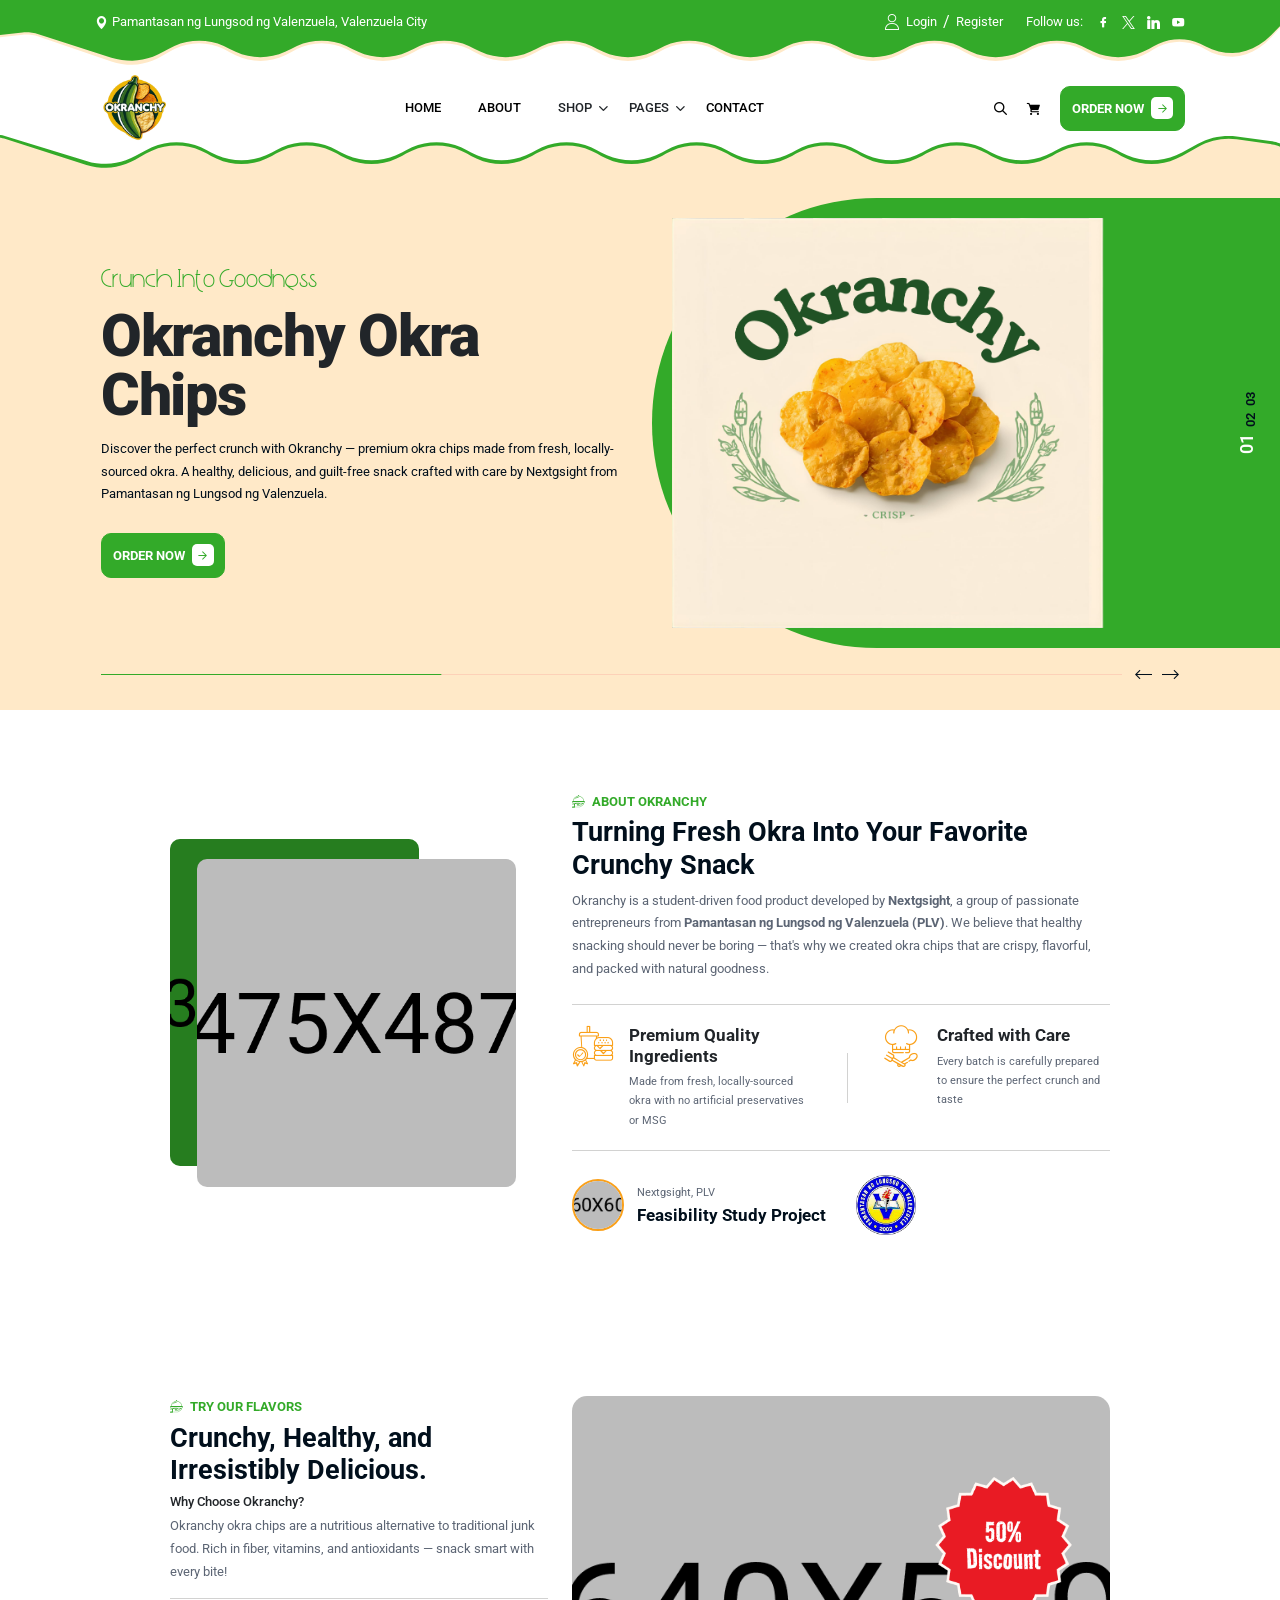
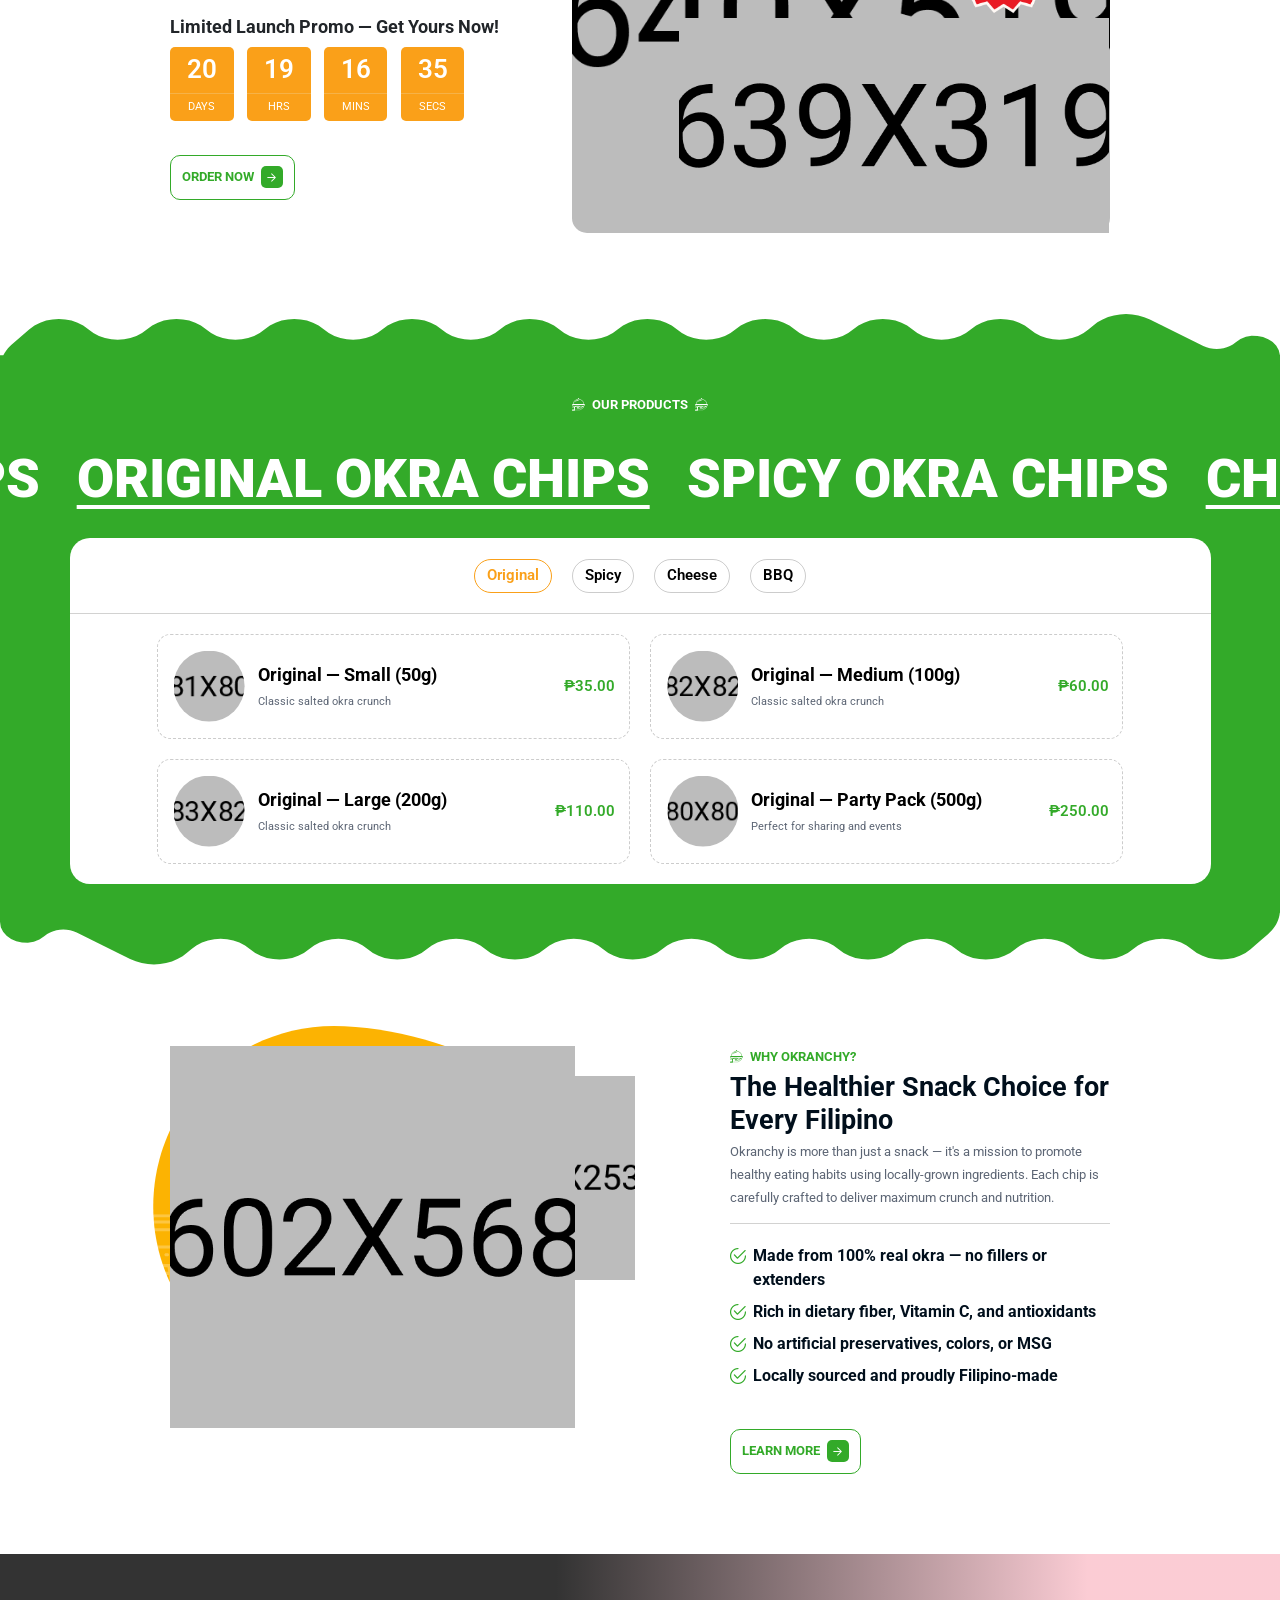
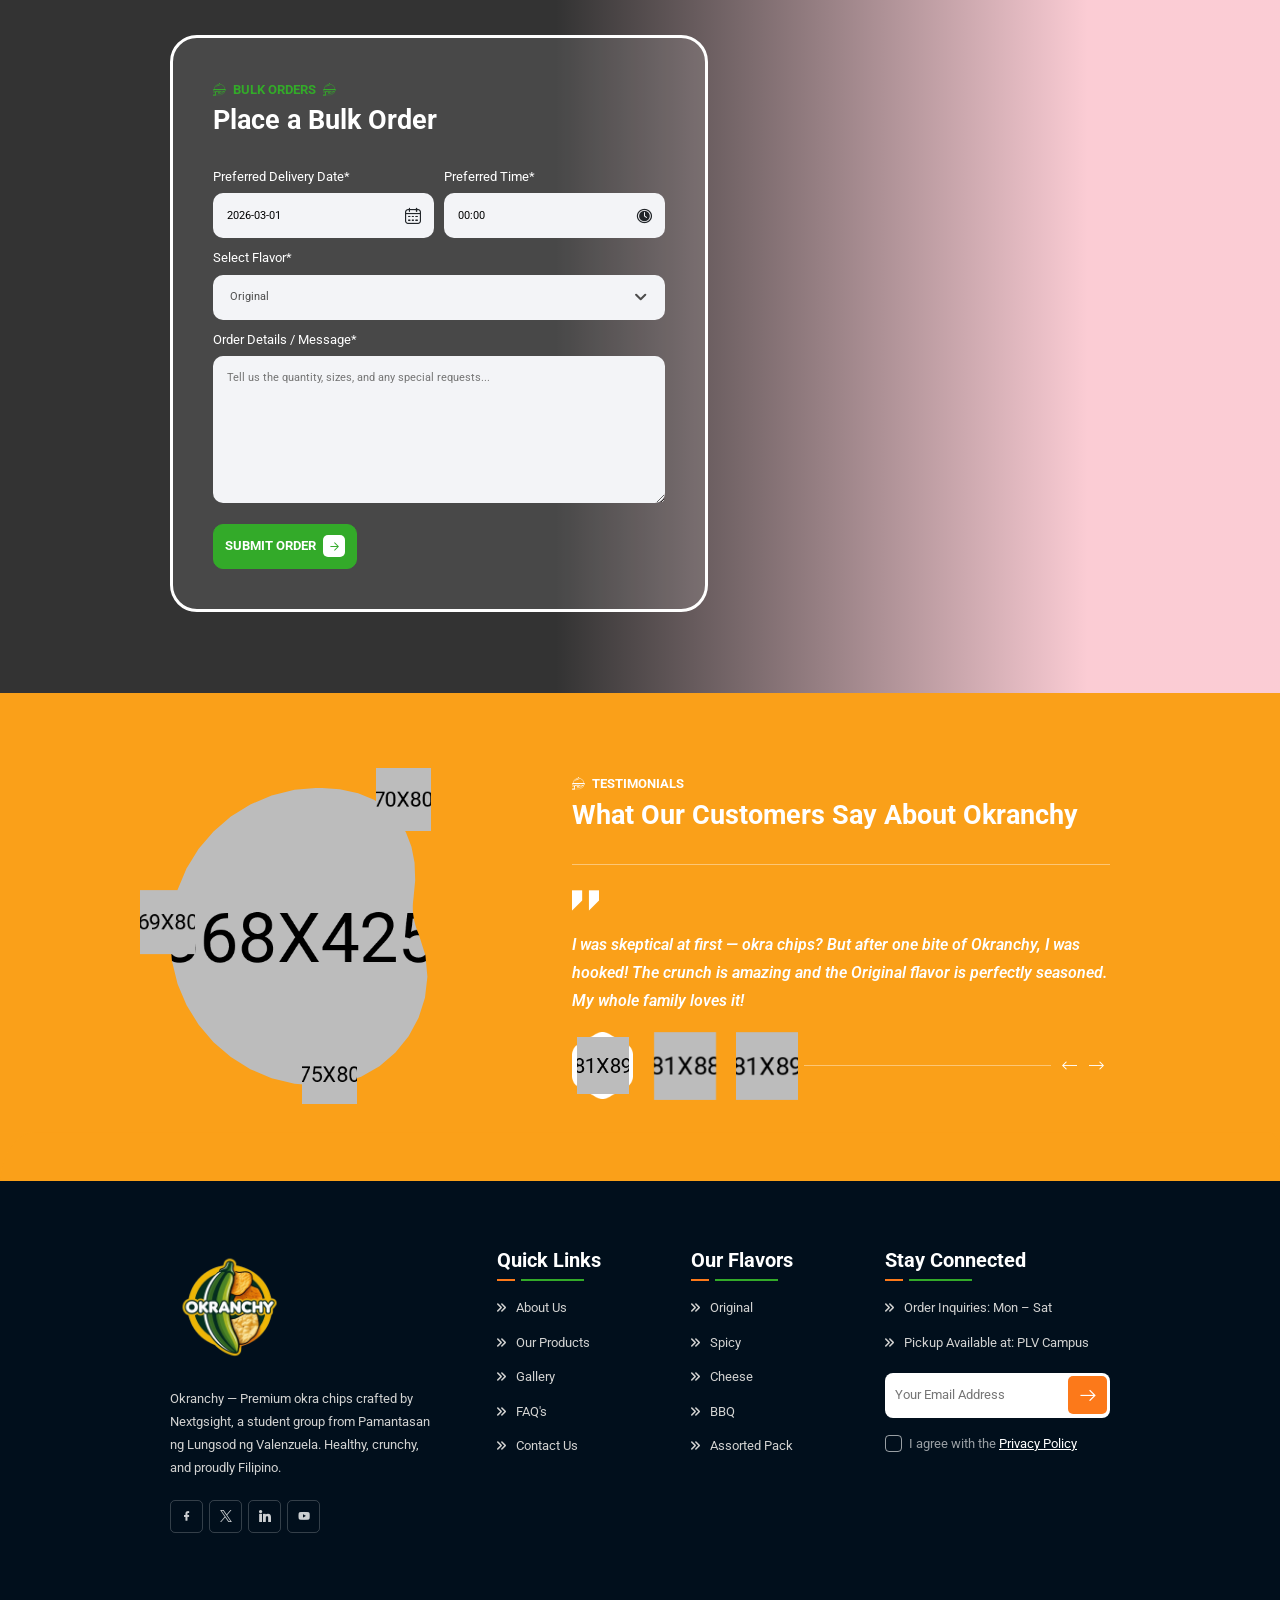
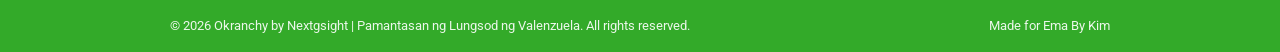
==== commit 81aabc13: "Update index.html" ====
--- a/index.html
+++ b/index.html
@@ -34,7 +34,7 @@
         }
 
         .signature {
-            max-width: 80px;
+            max-width: 60px;
             height: auto;
         }
     </style>
@@ -997,4 +997,4 @@
     <script src="assets/js/countdown.js"></script>
 </body>
 
-</html>+</html>
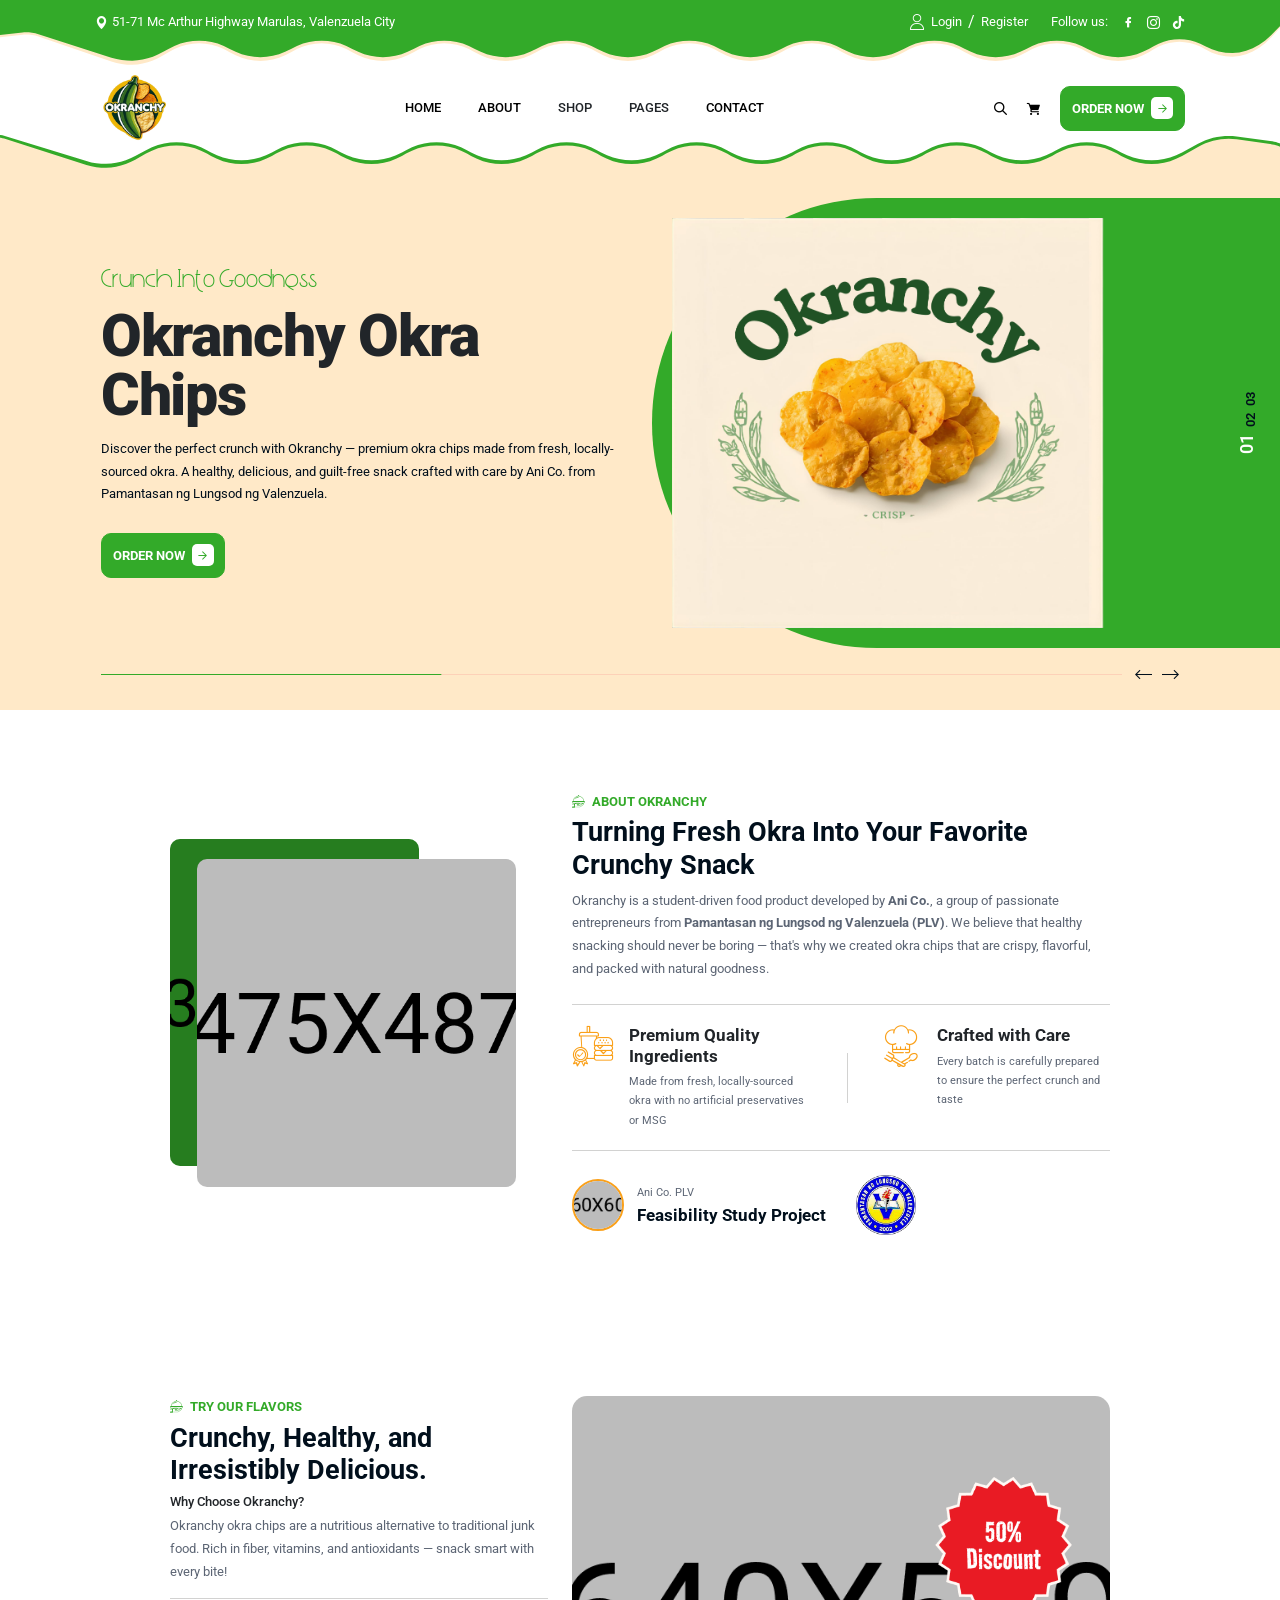
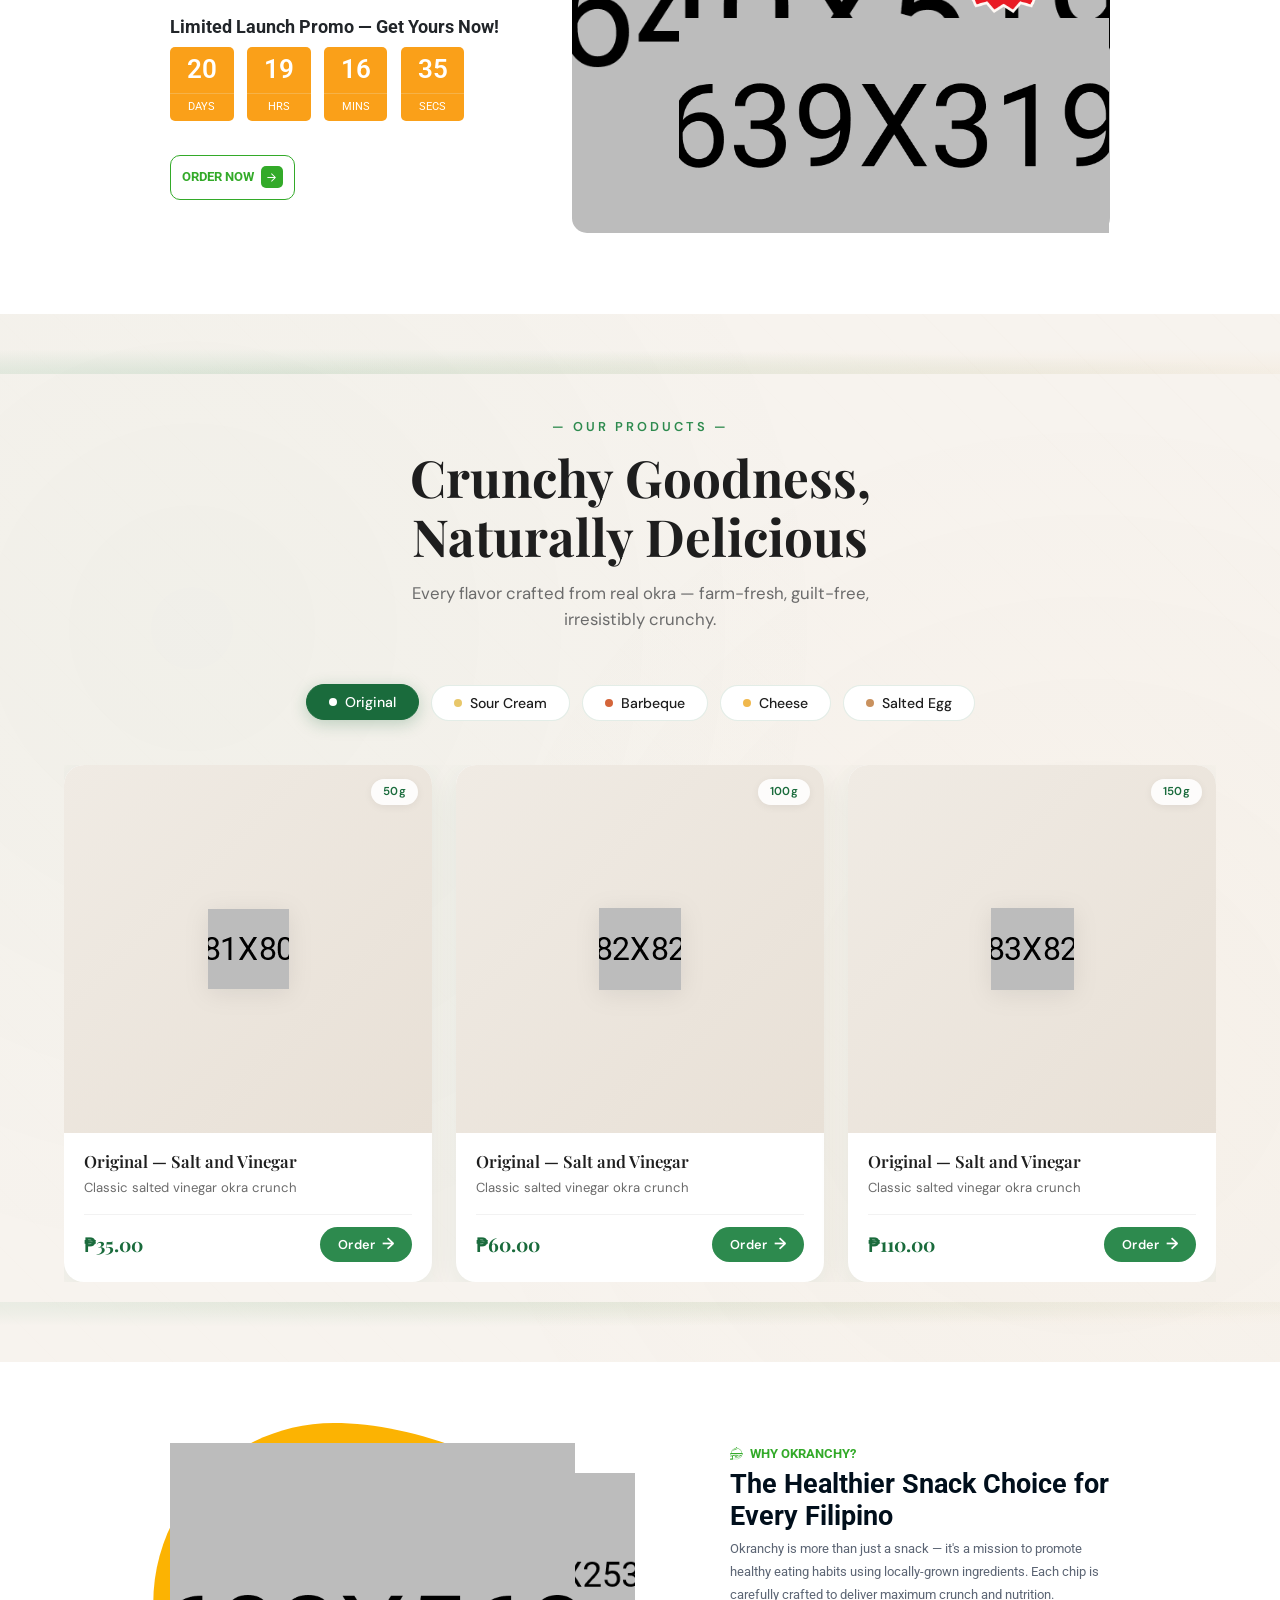
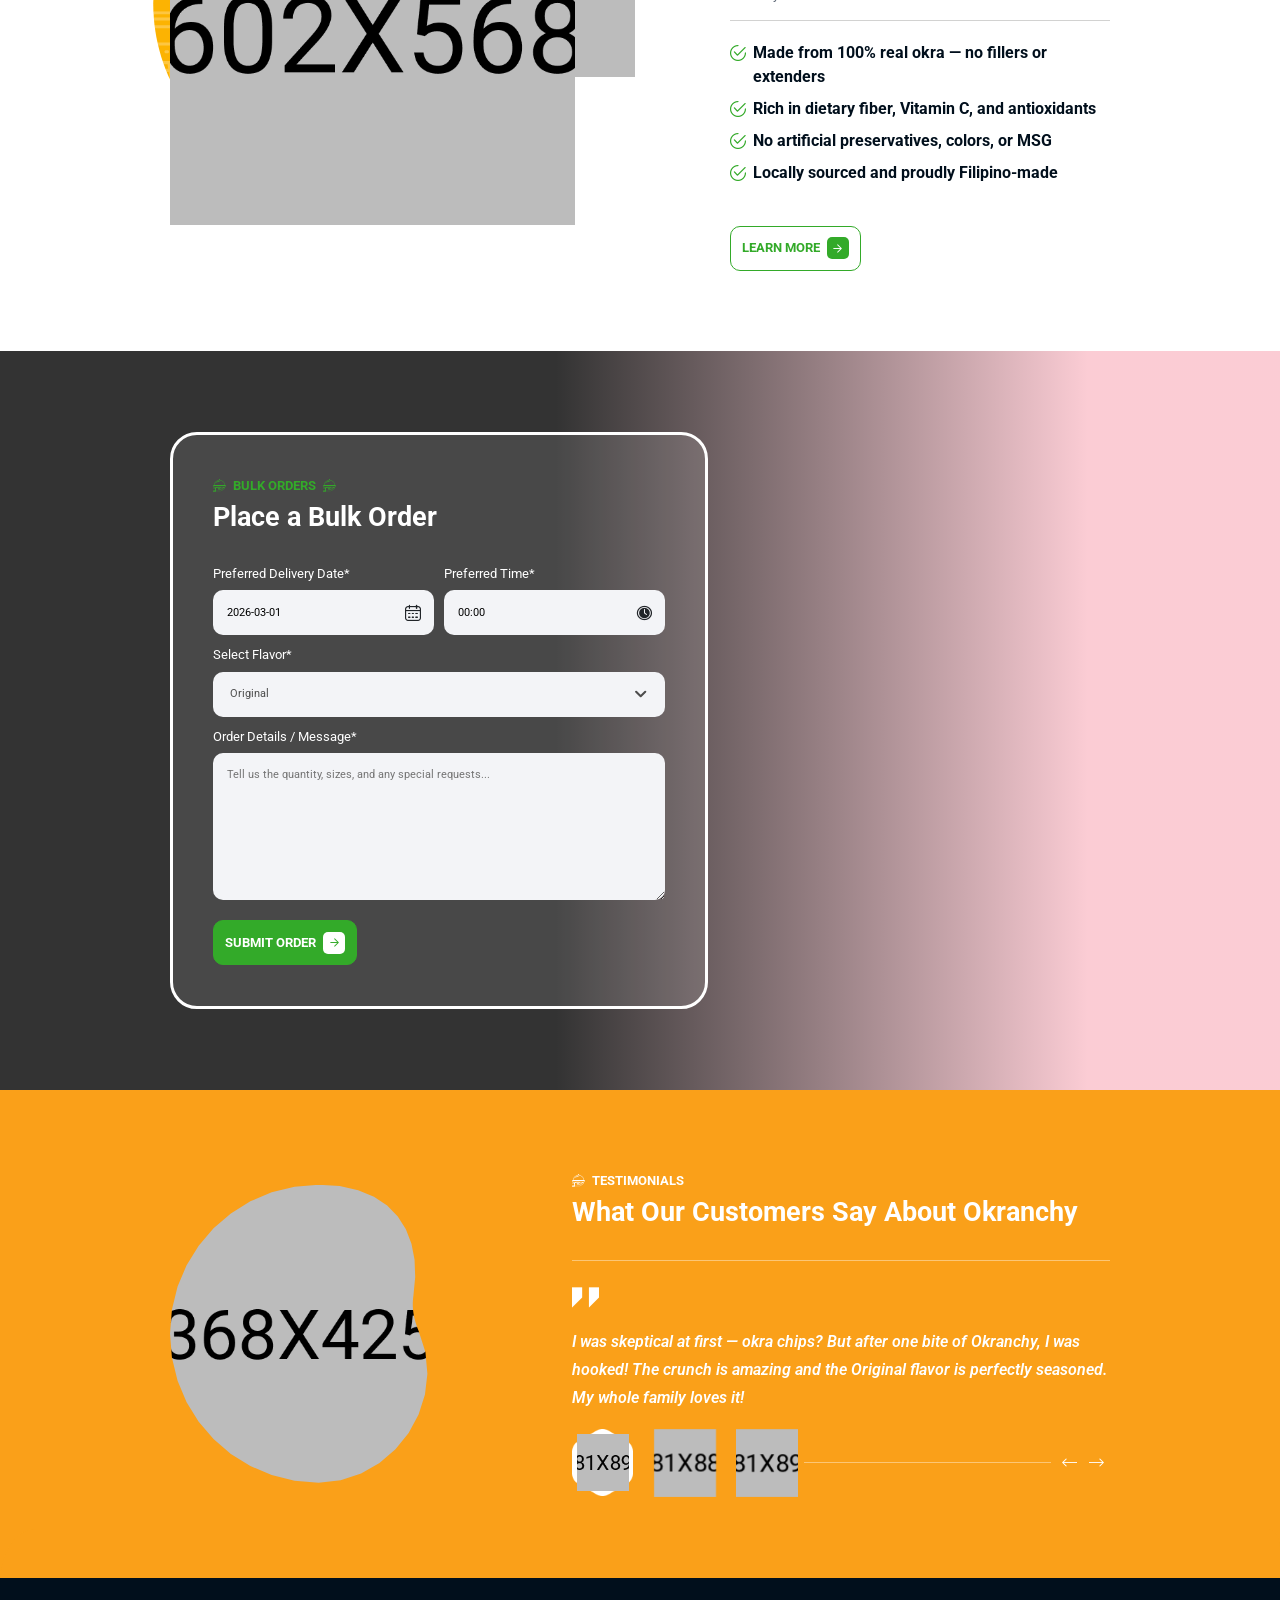
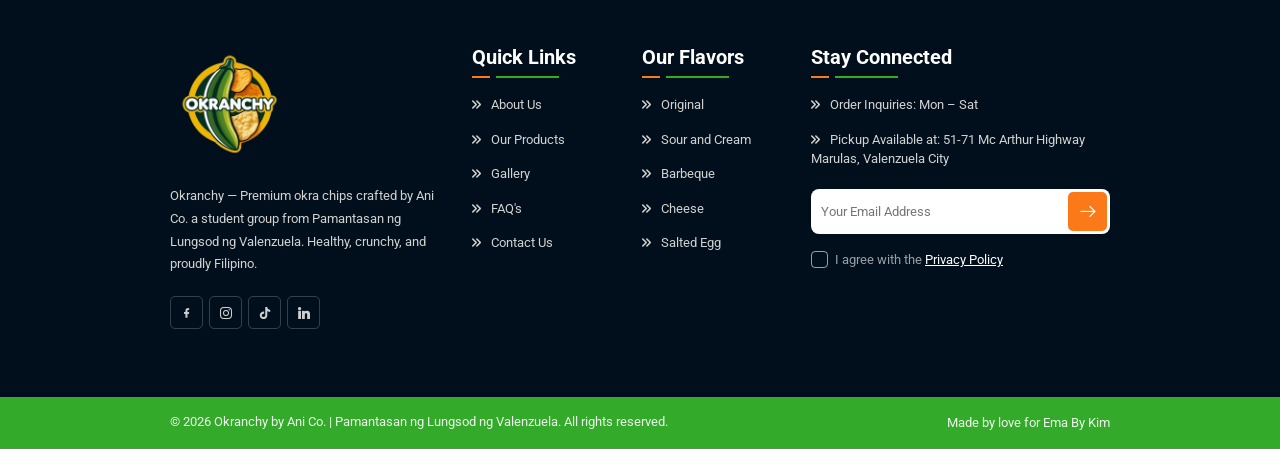
==== commit d78efec7: "Redesign products menu with tropical/organic aesthetic - Vertical product cards with image, size bad" ====
--- a/index.html
+++ b/index.html
@@ -18,6 +18,11 @@
     <!-- custom CSS -->
     <link rel="stylesheet" href="assets/css/style.css">
 
+    <!-- Google Fonts: Playfair Display + DM Sans -->
+    <link rel="preconnect" href="https://fonts.googleapis.com">
+    <link rel="preconnect" href="https://fonts.gstatic.com" crossorigin>
+    <link href="https://fonts.googleapis.com/css2?family=DM+Sans:opsz,wght@9..40,300;9..40,400;9..40,500;9..40,600;9..40,700&family=Playfair+Display:ital,wght@0,400;0,500;0,600;0,700;0,800;1,400;1,500&display=swap" rel="stylesheet">
+
     <style>
         /* Make logo smaller to fit header and footer */
         .logo-container .logo {
@@ -36,6 +41,327 @@
         .signature {
             max-width: 60px;
             height: auto;
+        }
+
+        /* ============================================
+           OKRANCHY MENU SECTION — Tropical/Organic
+           ============================================ */
+
+        /* --- Root variables for this section --- */
+        .okr-menu-section {
+            --okr-green-dark: #1a6b3c;
+            --okr-green: #2d8a4e;
+            --okr-green-light: #4a9c5a;
+            --okr-cream: #f7f3ee;
+            --okr-cream-light: #fcfaf7;
+            --okr-gold: #d4a050;
+            --okr-brown: #8b6f47;
+            --okr-tan: #c4a882;
+            --okr-text: #1e1e1e;
+            --okr-text-light: #6b6b6b;
+            --okr-white: #ffffff;
+            --okr-shadow: 0 8px 32px rgba(26, 107, 60, 0.08);
+            --okr-shadow-hover: 0 16px 48px rgba(26, 107, 60, 0.16);
+            --okr-radius: 20px;
+            --okr-radius-sm: 12px;
+
+            position: relative;
+            background-color: var(--okr-cream);
+            overflow: hidden;
+            padding: 100px 0 80px;
+            font-family: 'DM Sans', sans-serif;
+        }
+
+        /* --- Leaf decorations --- */
+        .okr-leaf-top,
+        .okr-leaf-bottom {
+            position: absolute;
+            left: 0;
+            right: 0;
+            height: 60px;
+            pointer-events: none;
+            z-index: 1;
+        }
+        .okr-leaf-top {
+            top: 0;
+            background:
+                radial-gradient(ellipse 120% 60% at 20% 100%, rgba(45,138,78,0.12) 0%, transparent 70%),
+                radial-gradient(ellipse 100% 60% at 80% 100%, rgba(212,160,80,0.08) 0%, transparent 70%);
+        }
+        .okr-leaf-bottom {
+            bottom: 0;
+            background:
+                radial-gradient(ellipse 120% 60% at 30% 0%, rgba(45,138,78,0.10) 0%, transparent 70%),
+                radial-gradient(ellipse 100% 60% at 70% 0%, rgba(212,160,80,0.06) 0%, transparent 70%);
+        }
+
+        /* --- Subtle organic texture overlay --- */
+        .okr-menu-section::before {
+            content: '';
+            position: absolute;
+            inset: 0;
+            background-image:
+                radial-gradient(circle at 15% 30%, rgba(45,138,78,0.03) 0%, transparent 50%),
+                radial-gradient(circle at 85% 70%, rgba(212,160,80,0.03) 0%, transparent 50%),
+                repeating-linear-gradient(45deg, transparent, transparent 40px, rgba(196,168,130,0.015) 40px, rgba(196,168,130,0.015) 41px);
+            pointer-events: none;
+            z-index: 0;
+        }
+
+        /* --- Container --- */
+        .okr-menu-container {
+            position: relative;
+            z-index: 2;
+            max-width: 1200px;
+            margin: 0 auto;
+            padding: 0 24px;
+        }
+
+        /* --- Section Heading --- */
+        .okr-menu-heading {
+            text-align: center;
+            margin-bottom: 52px;
+        }
+        .okr-menu-subtitle {
+            display: inline-block;
+            font-family: 'DM Sans', sans-serif;
+            font-size: 0.8rem;
+            font-weight: 600;
+            letter-spacing: 3px;
+            text-transform: uppercase;
+            color: var(--okr-green);
+            margin-bottom: 12px;
+        }
+        .okr-menu-title {
+            font-family: 'Playfair Display', serif;
+            font-size: clamp(2rem, 4vw, 3.2rem);
+            font-weight: 700;
+            color: var(--okr-text);
+            line-height: 1.15;
+            margin: 0 0 14px;
+        }
+        .okr-menu-desc {
+            font-size: 1.05rem;
+            color: var(--okr-text-light);
+            max-width: 520px;
+            margin: 0 auto;
+            line-height: 1.6;
+        }
+
+        /* --- Tab Navigation --- */
+        .okr-tab-navs {
+            display: flex;
+            justify-content: center;
+            gap: 12px;
+            flex-wrap: wrap;
+            margin-bottom: 44px;
+        }
+        .okr-tab-navs .tab-nav {
+            display: flex;
+            align-items: center;
+            gap: 8px;
+            padding: 10px 22px;
+            border: 1.5px solid rgba(26,107,60,0.12);
+            border-radius: 100px;
+            background: var(--okr-white);
+            color: var(--okr-text);
+            font-family: 'DM Sans', sans-serif;
+            font-size: 0.88rem;
+            font-weight: 500;
+            cursor: pointer;
+            transition: all 0.3s cubic-bezier(0.25, 0.46, 0.45, 0.94);
+            box-shadow: none;
+            outline: none;
+            line-height: 1;
+        }
+        .okr-tab-navs .tab-nav:hover {
+            border-color: var(--okr-green);
+            background: rgba(45,138,78,0.04);
+            transform: translateY(-1px);
+        }
+        .okr-tab-navs .tab-nav.active {
+            background: var(--okr-green-dark);
+            border-color: var(--okr-green-dark);
+            color: var(--okr-white);
+            box-shadow: 0 4px 16px rgba(26,107,60,0.25);
+            transform: translateY(-1px);
+        }
+
+        /* colored dot in tab */
+        .okr-tab-dot {
+            display: inline-block;
+            width: 8px;
+            height: 8px;
+            border-radius: 50%;
+            background: var(--dot-color, var(--okr-green));
+            flex-shrink: 0;
+            transition: background 0.3s;
+        }
+        .okr-tab-navs .tab-nav.active .okr-tab-dot {
+            background: var(--okr-white) !important;
+        }
+
+        /* --- Tab Panels --- */
+        .okr-tab-panels {
+            position: relative;
+        }
+        .okr-tab-panel {
+            display: none;
+            animation: okrFadeIn 0.45s ease both;
+        }
+        .okr-tab-panel.active {
+            display: block;
+        }
+
+        @keyframes okrFadeIn {
+            from { opacity: 0; transform: translateY(12px); }
+            to   { opacity: 1; transform: translateY(0); }
+        }
+
+        /* --- Product Grid --- */
+        .okr-product-grid {
+            display: grid;
+            grid-template-columns: repeat(3, 1fr);
+            gap: 24px;
+        }
+        @media (max-width: 992px) {
+            .okr-product-grid { grid-template-columns: repeat(2, 1fr); }
+        }
+        @media (max-width: 576px) {
+            .okr-product-grid { grid-template-columns: 1fr; }
+        }
+
+        /* --- Product Card --- */
+        .okr-product-card {
+            background: var(--okr-white);
+            border-radius: var(--okr-radius);
+            overflow: hidden;
+            box-shadow: var(--okr-shadow);
+            transition: transform 0.35s cubic-bezier(0.25, 0.46, 0.45, 0.94),
+                        box-shadow 0.35s ease;
+            display: flex;
+            flex-direction: column;
+        }
+        .okr-product-card:hover {
+            transform: translateY(-6px);
+            box-shadow: var(--okr-shadow-hover);
+        }
+
+        /* --- Card Image Area --- */
+        .okr-product-img {
+            position: relative;
+            aspect-ratio: 1 / 1;
+            overflow: hidden;
+            background: linear-gradient(135deg, #f0ebe4 0%, #e8e0d6 100%);
+            display: flex;
+            align-items: center;
+            justify-content: center;
+            padding: 20px;
+        }
+        .okr-product-img img {
+            max-width: 82%;
+            max-height: 82%;
+            object-fit: contain;
+            transition: transform 0.5s cubic-bezier(0.25, 0.46, 0.45, 0.94),
+                        scale 0.5s ease;
+            filter: drop-shadow(0 4px 12px rgba(0,0,0,0.08));
+        }
+        .okr-product-card:hover .okr-product-img img {
+            transform: scale(1.08) rotate(-2deg);
+        }
+
+        /* size badge */
+        .okr-product-size {
+            position: absolute;
+            top: 14px;
+            right: 14px;
+            background: rgba(255,255,255,0.88);
+            backdrop-filter: blur(4px);
+            padding: 4px 12px;
+            border-radius: 100px;
+            font-size: 0.72rem;
+            font-weight: 600;
+            color: var(--okr-green-dark);
+            letter-spacing: 0.3px;
+            box-shadow: 0 2px 8px rgba(0,0,0,0.06);
+        }
+
+        /* --- Card Info Area --- */
+        .okr-product-info {
+            padding: 18px 20px 20px;
+            display: flex;
+            flex-direction: column;
+            gap: 6px;
+            flex: 1;
+        }
+        .okr-product-name {
+            font-family: 'Playfair Display', serif;
+            font-size: 1.05rem;
+            font-weight: 600;
+            color: var(--okr-text);
+            margin: 0;
+            line-height: 1.3;
+        }
+        .okr-product-desc {
+            font-size: 0.82rem;
+            color: var(--okr-text-light);
+            margin: 0;
+            line-height: 1.4;
+            flex: 1;
+        }
+        .okr-product-footer {
+            display: flex;
+            align-items: center;
+            justify-content: space-between;
+            margin-top: 10px;
+            padding-top: 12px;
+            border-top: 1px solid rgba(0,0,0,0.05);
+        }
+        .okr-product-price {
+            font-family: 'Playfair Display', serif;
+            font-size: 1.2rem;
+            font-weight: 700;
+            color: var(--okr-green-dark);
+        }
+        .okr-product-cta {
+            display: inline-flex;
+            align-items: center;
+            gap: 6px;
+            padding: 8px 18px;
+            border-radius: 100px;
+            background: var(--okr-green);
+            color: var(--okr-white);
+            font-family: 'DM Sans', sans-serif;
+            font-size: 0.8rem;
+            font-weight: 600;
+            text-decoration: none;
+            transition: background 0.25s, transform 0.25s;
+            letter-spacing: 0.3px;
+        }
+        .okr-product-cta:hover {
+            background: var(--okr-green-dark);
+            color: var(--okr-white);
+            transform: scale(1.04);
+        }
+        .okr-product-cta::after {
+            content: '→';
+            font-size: 1rem;
+            line-height: 1;
+            transition: transform 0.25s;
+        }
+        .okr-product-cta:hover::after {
+            transform: translateX(3px);
+        }
+
+        /* --- Responsive tweaks --- */
+        @media (max-width: 576px) {
+            .okr-menu-section { padding: 60px 0 50px; }
+            .okr-tab-navs .tab-nav {
+                padding: 8px 16px;
+                font-size: 0.8rem;
+            }
+            .okr-product-info { padding: 14px 16px 16px; }
+            .okr-product-name { font-size: 0.95rem; }
         }
     </style>
 </head>
@@ -65,10 +391,9 @@
             <span class="ul-sidebar-footer-title">Follow us</span>
 
             <div class="ul-sidebar-footer-social">
-                <a href="#"><i class="flaticon-facebook"></i></a>
-                <a href="#"><i class="flaticon-twitter"></i></a>
-                <a href="#"><i class="flaticon-instagram"></i></a>
-                <a href="#"><i class="flaticon-youtube"></i></a>
+                <a href="https://www.facebook.com/Okranchy" target="_blank" rel="noopener"><i class="flaticon-facebook"></i></a>
+                <a href="https://www.instagram.com/Okranchy" target="_blank" rel="noopener"><i class="flaticon-instagram"></i></a>
+                <a href="https://www.tiktok.com/@Okranchy" target="_blank" rel="noopener"><i class="flaticon-tiktok"></i></a>
             </div>
         </div>
     </div>
@@ -94,25 +419,24 @@
                 <div class="ul-header-container">
                     <div class="ul-header-top-left">
                         <div class="ul-header-contact-infos">
-                            <span class="ul-header-contact-info"><i class="flaticon-location-pin colored"></i> Pamantasan ng Lungsod ng Valenzuela, Valenzuela City</span>
+                            <span class="ul-header-contact-info"><i class="flaticon-location-pin colored"></i> 51-71 Mc Arthur Highway Marulas, Valenzuela City</span>
                         </div>
                     </div>
 
                     <div class="ul-header-top-right">
                         <div class="ul-header-auth-options">
                             <i class="flaticon-user"></i>
-                            <a href="#">Login</a>
+                            <a href="login.html">Login</a>
                             <span>/</span>
-                            <a href="#">Register</a>
+                            <a href="register.html">Register</a>
                         </div>
 
                         <div class="ul-header-socials">
                             <span class="socials-title">Follow us: </span>
                             <div class="links">
-                                <a href="#"><i class="flaticon-facebook"></i></a>
-                                <a href="#"><i class="flaticon-twitter"></i></a>
-                                <a href="#"><i class="flaticon-linkedin-big-logo"></i></a>
-                                <a href="#"><i class="flaticon-youtube"></i></a>
+                                <a href="https://www.facebook.com/Okranchy" target="_blank" rel="noopener"><i class="flaticon-facebook"></i></a>
+                                <a href="https://www.instagram.com/Okranchy" target="_blank" rel="noopener"><i class="flaticon-instagram"></i></a>
+                                <a href="https://www.tiktok.com/@Okranchy" target="_blank" rel="noopener"><i class="flaticon-tiktok"></i></a>
                             </div>
                         </div>
                     </div>
@@ -193,7 +517,7 @@
                                             <div class="wow animate__fadeInUp">
                                                 <span class="ul-banner-sub-title">Crunch Into Goodness</span>
                                                 <h1 class="ul-banner-title">Okranchy Okra Chips</h1>
-                                                <p class="ul-banner-descr">Discover the perfect crunch with Okranchy — premium okra chips made from fresh, locally-sourced okra. A healthy, delicious, and guilt-free snack crafted with care by Nextgsight from Pamantasan ng Lungsod ng Valenzuela.</p>
+                                                <p class="ul-banner-descr">Discover the perfect crunch with Okranchy — premium okra chips made from fresh, locally-sourced okra. A healthy, delicious, and guilt-free snack crafted with care by Ani Co. from Pamantasan ng Lungsod ng Valenzuela.</p>
                                                 <div class="ul-banner-btns">
                                                     <a href="shop.html" class="ul-btn">Order Now <i class="flaticon-right"></i></a>
                                                 </div>
@@ -291,7 +615,7 @@
                         <div class="ul-about-txt">
                             <span class="ul-section-sub-title ul-section-sub-title--2"><i class="flaticon-tray"></i> About Okranchy <i class="flaticon-tray"></i></span>
                             <h2 class="ul-section-title">Turning Fresh Okra Into Your Favorite Crunchy Snack</h2>
-                            <p class="ul-section-descr">Okranchy is a student-driven food product developed by <strong>Nextgsight</strong>, a group of passionate entrepreneurs from <strong>Pamantasan ng Lungsod ng Valenzuela (PLV)</strong>. We believe that healthy snacking should never be boring — that's why we created okra chips that are crispy, flavorful, and packed with natural goodness.</p>
+                            <p class="ul-section-descr">Okranchy is a student-driven food product developed by <strong>Ani Co.</strong>, a group of passionate entrepreneurs from <strong>Pamantasan ng Lungsod ng Valenzuela (PLV)</strong>. We believe that healthy snacking should never be boring — that's why we created okra chips that are crispy, flavorful, and packed with natural goodness.</p>
 
                             <div class="ul-about-list">
                                 <div class="ul-about-list-item">
@@ -314,10 +638,10 @@
                             <div class="ul-about-author">
                                 <div class="left">
                                     <div class="ul-about-author-img">
-                                        <img src="assets/img/author.png" alt="Nextgsight Team">
+                                        <img src="assets/img/author.png" alt="Ani Co. Team">
                                     </div>
                                     <div class="author-txt">
-                                        <span class="ul-about-author-title">Nextgsight, PLV</span>
+                                        <span class="ul-about-author-title">Ani Co. PLV</span>
                                         <h3 class="ul-about-author-name">Feasibility Study Project</h3>
                                     </div>
                                 </div>
@@ -385,317 +709,433 @@
 
 
         <!-- MENU / PRODUCTS SECTION START -->
-        <section class="ul-menus ul-section-spacing">
-            <!-- sub title -->
-            <div class="ul-container">
-                <div class="ul-section-heading justify-content-center text-center">
-                    <div>
-                        <span class="ul-section-sub-title"><i class="flaticon-tray"></i> Our Products <i class="flaticon-tray"></i></span>
+        <section class="okr-menu-section ul-section-spacing" id="okr-products">
+            <!-- decorative leaf top -->
+            <div class="okr-leaf-top" aria-hidden="true"></div>
+
+            <div class="okr-menu-container">
+                <!-- section heading -->
+                <div class="okr-menu-heading">
+                    <span class="okr-menu-subtitle">— Our Products —</span>
+                    <h2 class="okr-menu-title">Crunchy Goodness,<br> Naturally Delicious</h2>
+                    <p class="okr-menu-desc">Every flavor crafted from real okra — farm-fresh, guilt-free, irresistibly crunchy.</p>
+                </div>
+
+                <!-- flavor tabs -->
+                <div class="okr-tab-navs">
+                    <button data-tab="okr-original" class="tab-nav active" data-flavor="original">
+                        <span class="okr-tab-dot" style="--dot-color: #2d8a4e;"></span>
+                        <span class="txt">Original</span>
+                    </button>
+                    <button data-tab="okr-sour-cream" class="tab-nav" data-flavor="sour-cream">
+                        <span class="okr-tab-dot" style="--dot-color: #e8c76a;"></span>
+                        <span class="txt">Sour Cream</span>
+                    </button>
+                    <button data-tab="okr-bbq" class="tab-nav" data-flavor="bbq">
+                        <span class="okr-tab-dot" style="--dot-color: #d4653a;"></span>
+                        <span class="txt">Barbeque</span>
+                    </button>
+                    <button data-tab="okr-cheese" class="tab-nav" data-flavor="cheese">
+                        <span class="okr-tab-dot" style="--dot-color: #f0b84d;"></span>
+                        <span class="txt">Cheese</span>
+                    </button>
+                    <button data-tab="okr-salted" class="tab-nav" data-flavor="salted">
+                        <span class="okr-tab-dot" style="--dot-color: #c9915e;"></span>
+                        <span class="txt">Salted Egg</span>
+                    </button>
+                </div>
+
+                <!-- tab panels -->
+                <div class="okr-tab-panels">
+                    <!-- ORIGINAL -->
+                    <div class="ul-tab okr-tab-panel active" id="okr-original">
+                        <div class="okr-product-grid">
+                            <div class="okr-product-card">
+                                <div class="okr-product-img">
+                                    <img src="assets/img/menu-1.png" alt="Original Okra Chips Small">
+                                    <span class="okr-product-size">50g</span>
+                                </div>
+                                <div class="okr-product-info">
+                                    <h3 class="okr-product-name">Original — Salt and Vinegar</h3>
+                                    <p class="okr-product-desc">Classic salted vinegar okra crunch</p>
+                                    <div class="okr-product-footer">
+                                        <span class="okr-product-price">₱35.00</span>
+                                        <a href="shop-details.html" class="okr-product-cta">Order</a>
+                                    </div>
+                                </div>
+                            </div>
+
+                            <div class="okr-product-card">
+                                <div class="okr-product-img">
+                                    <img src="assets/img/menu-2.png" alt="Original Okra Chips Medium">
+                                    <span class="okr-product-size">100g</span>
+                                </div>
+                                <div class="okr-product-info">
+                                    <h3 class="okr-product-name">Original — Salt and Vinegar</h3>
+                                    <p class="okr-product-desc">Classic salted vinegar okra crunch</p>
+                                    <div class="okr-product-footer">
+                                        <span class="okr-product-price">₱60.00</span>
+                                        <a href="shop-details.html" class="okr-product-cta">Order</a>
+                                    </div>
+                                </div>
+                            </div>
+
+                            <div class="okr-product-card">
+                                <div class="okr-product-img">
+                                    <img src="assets/img/menu-3.png" alt="Original Okra Chips Large">
+                                    <span class="okr-product-size">150g</span>
+                                </div>
+                                <div class="okr-product-info">
+                                    <h3 class="okr-product-name">Original — Salt and Vinegar</h3>
+                                    <p class="okr-product-desc">Classic salted vinegar okra crunch</p>
+                                    <div class="okr-product-footer">
+                                        <span class="okr-product-price">₱110.00</span>
+                                        <a href="shop-details.html" class="okr-product-cta">Order</a>
+                                    </div>
+                                </div>
+                            </div>
+                        </div>
+                    </div>
+
+                    <!-- SOUR CREAM -->
+                    <div class="ul-tab okr-tab-panel" id="okr-sour-cream">
+                        <div class="okr-product-grid">
+                            <div class="okr-product-card">
+                                <div class="okr-product-img">
+                                    <img src="assets/img/menu-1.png" alt="Sour Cream Okra Chips Small">
+                                    <span class="okr-product-size">50g</span>
+                                </div>
+                                <div class="okr-product-info">
+                                    <h3 class="okr-product-name">Sour and Cream Onion</h3>
+                                    <p class="okr-product-desc">Tangy sour cream okra crunch</p>
+                                    <div class="okr-product-footer">
+                                        <span class="okr-product-price">₱35.00</span>
+                                        <a href="shop-details.html" class="okr-product-cta">Order</a>
+                                    </div>
+                                </div>
+                            </div>
+
+                            <div class="okr-product-card">
+                                <div class="okr-product-img">
+                                    <img src="assets/img/menu-2.png" alt="Sour Cream Okra Chips Medium">
+                                    <span class="okr-product-size">100g</span>
+                                </div>
+                                <div class="okr-product-info">
+                                    <h3 class="okr-product-name">Sour and Cream Onion</h3>
+                                    <p class="okr-product-desc">Tangy sour cream okra crunch</p>
+                                    <div class="okr-product-footer">
+                                        <span class="okr-product-price">₱60.00</span>
+                                        <a href="shop-details.html" class="okr-product-cta">Order</a>
+                                    </div>
+                                </div>
+                            </div>
+
+                            <div class="okr-product-card">
+                                <div class="okr-product-img">
+                                    <img src="assets/img/menu-3.png" alt="Sour Cream Okra Chips Large">
+                                    <span class="okr-product-size">150g</span>
+                                </div>
+                                <div class="okr-product-info">
+                                    <h3 class="okr-product-name">Sour and Cream Onion</h3>
+                                    <p class="okr-product-desc">Tangy sour cream okra crunch</p>
+                                    <div class="okr-product-footer">
+                                        <span class="okr-product-price">₱110.00</span>
+                                        <a href="shop-details.html" class="okr-product-cta">Order</a>
+                                    </div>
+                                </div>
+                            </div>
+                        </div>
+                    </div>
+
+                    <!-- BBQ -->
+                    <div class="ul-tab okr-tab-panel" id="okr-bbq">
+                        <div class="okr-product-grid">
+                            <div class="okr-product-card">
+                                <div class="okr-product-img">
+                                    <img src="assets/img/menu-5.png" alt="BBQ Okra Chips Small">
+                                    <span class="okr-product-size">50g</span>
+                                </div>
+                                <div class="okr-product-info">
+                                    <h3 class="okr-product-name">Spicy Barbeque</h3>
+                                    <p class="okr-product-desc">Fiery chili bbq-seasoned okra crunch</p>
+                                    <div class="okr-product-footer">
+                                        <span class="okr-product-price">₱40.00</span>
+                                        <a href="shop-details.html" class="okr-product-cta">Order</a>
+                                    </div>
+                                </div>
+                            </div>
+
+                            <div class="okr-product-card">
+                                <div class="okr-product-img">
+                                    <img src="assets/img/menu-6.png" alt="BBQ Okra Chips Medium">
+                                    <span class="okr-product-size">100g</span>
+                                </div>
+                                <div class="okr-product-info">
+                                    <h3 class="okr-product-name">Spicy Barbeque</h3>
+                                    <p class="okr-product-desc">Fiery chili bbq-seasoned okra crunch</p>
+                                    <div class="okr-product-footer">
+                                        <span class="okr-product-price">₱65.00</span>
+                                        <a href="shop-details.html" class="okr-product-cta">Order</a>
+                                    </div>
+                                </div>
+                            </div>
+
+                            <div class="okr-product-card">
+                                <div class="okr-product-img">
+                                    <img src="assets/img/menu-6.png" alt="BBQ Okra Chips Large">
+                                    <span class="okr-product-size">150g</span>
+                                </div>
+                                <div class="okr-product-info">
+                                    <h3 class="okr-product-name">Spicy Barbeque</h3>
+                                    <p class="okr-product-desc">Fiery chili bbq-seasoned okra crunch</p>
+                                    <div class="okr-product-footer">
+                                        <span class="okr-product-price">₱65.00</span>
+                                        <a href="shop-details.html" class="okr-product-cta">Order</a>
+                                    </div>
+                                </div>
+                            </div>
+
+                            <div class="okr-product-card">
+                                <div class="okr-product-img">
+                                    <img src="assets/img/menu-6.png" alt="Sweet BBQ Okra Chips Small">
+                                    <span class="okr-product-size">50g</span>
+                                </div>
+                                <div class="okr-product-info">
+                                    <h3 class="okr-product-name">Sweet Barbeque</h3>
+                                    <p class="okr-product-desc">Sweet and savory okra delight</p>
+                                    <div class="okr-product-footer">
+                                        <span class="okr-product-price">₱65.00</span>
+                                        <a href="shop-details.html" class="okr-product-cta">Order</a>
+                                    </div>
+                                </div>
+                            </div>
+
+                            <div class="okr-product-card">
+                                <div class="okr-product-img">
+                                    <img src="assets/img/menu-6.png" alt="Sweet BBQ Okra Chips Medium">
+                                    <span class="okr-product-size">100g</span>
+                                </div>
+                                <div class="okr-product-info">
+                                    <h3 class="okr-product-name">Sweet Barbeque</h3>
+                                    <p class="okr-product-desc">Sweet and savory okra delight</p>
+                                    <div class="okr-product-footer">
+                                        <span class="okr-product-price">₱65.00</span>
+                                        <a href="shop-details.html" class="okr-product-cta">Order</a>
+                                    </div>
+                                </div>
+                            </div>
+
+                            <div class="okr-product-card">
+                                <div class="okr-product-img">
+                                    <img src="assets/img/menu-6.png" alt="Sweet BBQ Okra Chips Large">
+                                    <span class="okr-product-size">150g</span>
+                                </div>
+                                <div class="okr-product-info">
+                                    <h3 class="okr-product-name">Sweet Barbeque</h3>
+                                    <p class="okr-product-desc">Sweet and savory okra delight</p>
+                                    <div class="okr-product-footer">
+                                        <span class="okr-product-price">₱65.00</span>
+                                        <a href="shop-details.html" class="okr-product-cta">Order</a>
+                                    </div>
+                                </div>
+                            </div>
+                        </div>
+                    </div>
+
+                    <!-- CHEESE -->
+                    <div class="ul-tab okr-tab-panel" id="okr-cheese">
+                        <div class="okr-product-grid">
+                            <div class="okr-product-card">
+                                <div class="okr-product-img">
+                                    <img src="assets/img/food-1.png" alt="Premium Cheese Okra Chips Small">
+                                    <span class="okr-product-size">50g</span>
+                                </div>
+                                <div class="okr-product-info">
+                                    <h3 class="okr-product-name">Premium Cheese</h3>
+                                    <p class="okr-product-desc">Cheesy, savory okra delight</p>
+                                    <div class="okr-product-footer">
+                                        <span class="okr-product-price">₱40.00</span>
+                                        <a href="shop-details.html" class="okr-product-cta">Order</a>
+                                    </div>
+                                </div>
+                            </div>
+
+                            <div class="okr-product-card">
+                                <div class="okr-product-img">
+                                    <img src="assets/img/food-2.png" alt="Premium Cheese Okra Chips Medium">
+                                    <span class="okr-product-size">100g</span>
+                                </div>
+                                <div class="okr-product-info">
+                                    <h3 class="okr-product-name">Premium Cheese</h3>
+                                    <p class="okr-product-desc">Cheesy, savory okra delight</p>
+                                    <div class="okr-product-footer">
+                                        <span class="okr-product-price">₱65.00</span>
+                                        <a href="shop-details.html" class="okr-product-cta">Order</a>
+                                    </div>
+                                </div>
+                            </div>
+
+                            <div class="okr-product-card">
+                                <div class="okr-product-img">
+                                    <img src="assets/img/menu-1.png" alt="Premium Cheese Okra Chips Large">
+                                    <span class="okr-product-size">150g</span>
+                                </div>
+                                <div class="okr-product-info">
+                                    <h3 class="okr-product-name">Premium Cheese</h3>
+                                    <p class="okr-product-desc">Cheesy, savory okra delight</p>
+                                    <div class="okr-product-footer">
+                                        <span class="okr-product-price">₱120.00</span>
+                                        <a href="shop-details.html" class="okr-product-cta">Order</a>
+                                    </div>
+                                </div>
+                            </div>
+
+                            <div class="okr-product-card">
+                                <div class="okr-product-img">
+                                    <img src="assets/img/menu-2.png" alt="Garlic Parmesan Cheese Small">
+                                    <span class="okr-product-size">50g</span>
+                                </div>
+                                <div class="okr-product-info">
+                                    <h3 class="okr-product-name">Garlic Parmesan Cheese</h3>
+                                    <p class="okr-product-desc">Cheesy goodness for everyone</p>
+                                    <div class="okr-product-footer">
+                                        <span class="okr-product-price">₱70.00</span>
+                                        <a href="shop-details.html" class="okr-product-cta">Order</a>
+                                    </div>
+                                </div>
+                            </div>
+
+                            <div class="okr-product-card">
+                                <div class="okr-product-img">
+                                    <img src="assets/img/menu-2.png" alt="Garlic Parmesan Cheese Medium">
+                                    <span class="okr-product-size">100g</span>
+                                </div>
+                                <div class="okr-product-info">
+                                    <h3 class="okr-product-name">Garlic Parmesan Cheese</h3>
+                                    <p class="okr-product-desc">Cheesy goodness for everyone</p>
+                                    <div class="okr-product-footer">
+                                        <span class="okr-product-price">₱120.00</span>
+                                        <a href="shop-details.html" class="okr-product-cta">Order</a>
+                                    </div>
+                                </div>
+                            </div>
+
+                            <div class="okr-product-card">
+                                <div class="okr-product-img">
+                                    <img src="assets/img/menu-2.png" alt="Garlic Parmesan Cheese Large">
+                                    <span class="okr-product-size">150g</span>
+                                </div>
+                                <div class="okr-product-info">
+                                    <h3 class="okr-product-name">Garlic Parmesan Cheese</h3>
+                                    <p class="okr-product-desc">Cheesy goodness for everyone</p>
+                                    <div class="okr-product-footer">
+                                        <span class="okr-product-price">₱170.00</span>
+                                        <a href="shop-details.html" class="okr-product-cta">Order</a>
+                                    </div>
+                                </div>
+                            </div>
+                        </div>
+                    </div>
+
+                    <!-- SALTED EGG -->
+                    <div class="ul-tab okr-tab-panel" id="okr-salted">
+                        <div class="okr-product-grid">
+                            <div class="okr-product-card">
+                                <div class="okr-product-img">
+                                    <img src="assets/img/menu-3.png" alt="Salted Egg Okra Chips Small">
+                                    <span class="okr-product-size">50g</span>
+                                </div>
+                                <div class="okr-product-info">
+                                    <h3 class="okr-product-name">Salted Egg</h3>
+                                    <p class="okr-product-desc">Crispy salted okra delight</p>
+                                    <div class="okr-product-footer">
+                                        <span class="okr-product-price">₱40.00</span>
+                                        <a href="shop-details.html" class="okr-product-cta">Order</a>
+                                    </div>
+                                </div>
+                            </div>
+
+                            <div class="okr-product-card">
+                                <div class="okr-product-img">
+                                    <img src="assets/img/menu-4.png" alt="Salted Egg Okra Chips Medium">
+                                    <span class="okr-product-size">100g</span>
+                                </div>
+                                <div class="okr-product-info">
+                                    <h3 class="okr-product-name">Salted Egg</h3>
+                                    <p class="okr-product-desc">Crispy salted okra delight</p>
+                                    <div class="okr-product-footer">
+                                        <span class="okr-product-price">₱65.00</span>
+                                        <a href="shop-details.html" class="okr-product-cta">Order</a>
+                                    </div>
+                                </div>
+                            </div>
+
+                            <div class="okr-product-card">
+                                <div class="okr-product-img">
+                                    <img src="assets/img/menu-5.png" alt="Salted Egg Okra Chips Large">
+                                    <span class="okr-product-size">150g</span>
+                                </div>
+                                <div class="okr-product-info">
+                                    <h3 class="okr-product-name">Salted Egg</h3>
+                                    <p class="okr-product-desc">Crispy salted okra delight</p>
+                                    <div class="okr-product-footer">
+                                        <span class="okr-product-price">₱120.00</span>
+                                        <a href="shop-details.html" class="okr-product-cta">Order</a>
+                                    </div>
+                                </div>
+                            </div>
+
+                            <div class="okr-product-card">
+                                <div class="okr-product-img">
+                                    <img src="assets/img/menu-5.png" alt="Spicy Salted Egg Small">
+                                    <span class="okr-product-size">50g</span>
+                                </div>
+                                <div class="okr-product-info">
+                                    <h3 class="okr-product-name">Spicy Salted Egg</h3>
+                                    <p class="okr-product-desc">Crispy spicy salted okra delight</p>
+                                    <div class="okr-product-footer">
+                                        <span class="okr-product-price">₱50.00</span>
+                                        <a href="shop-details.html" class="okr-product-cta">Order</a>
+                                    </div>
+                                </div>
+                            </div>
+
+                            <div class="okr-product-card">
+                                <div class="okr-product-img">
+                                    <img src="assets/img/menu-5.png" alt="Spicy Salted Egg Medium">
+                                    <span class="okr-product-size">100g</span>
+                                </div>
+                                <div class="okr-product-info">
+                                    <h3 class="okr-product-name">Spicy Salted Egg</h3>
+                                    <p class="okr-product-desc">Crispy spicy salted okra delight</p>
+                                    <div class="okr-product-footer">
+                                        <span class="okr-product-price">₱100.00</span>
+                                        <a href="shop-details.html" class="okr-product-cta">Order</a>
+                                    </div>
+                                </div>
+                            </div>
+
+                            <div class="okr-product-card">
+                                <div class="okr-product-img">
+                                    <img src="assets/img/menu-5.png" alt="Spicy Salted Egg Large">
+                                    <span class="okr-product-size">150g</span>
+                                </div>
+                                <div class="okr-product-info">
+                                    <h3 class="okr-product-name">Spicy Salted Egg</h3>
+                                    <p class="okr-product-desc">Crispy spicy salted okra delight</p>
+                                    <div class="okr-product-footer">
+                                        <span class="okr-product-price">₱150.00</span>
+                                        <a href="shop-details.html" class="okr-product-cta">Order</a>
+                                    </div>
+                                </div>
+                            </div>
+                        </div>
                     </div>
                 </div>
             </div>
 
-            <!-- section title slider -->
-            <div class="ul-menus-title-slider splide">
-                <div class="splide__track">
-                    <ul class="splide__list">
-                        <li class="splide__slide">
-                            <h2 class="ul-menus-title-txt">Original Okra Chips</h2>
-                        </li>
-                        <li class="splide__slide">
-                            <h2 class="ul-menus-title-txt">Spicy Okra Chips</h2>
-                        </li>
-                        <li class="splide__slide">
-                            <h2 class="ul-menus-title-txt">Cheese Okra Chips</h2>
-                        </li>
-                        <li class="splide__slide">
-                            <h2 class="ul-menus-title-txt">BBQ Okra Chips</h2>
-                        </li>
-                    </ul>
-                </div>
-            </div>
-
-            <!-- menu -->
-            <div class="ul-menus-tabs-wrapper">
-                <div>
-                    <div class="ul-menus-tab-navs">
-                        <button data-tab="original-tab" class="tab-nav active">
-                            <span class="txt">Original</span>
-                        </button>
-                        <button data-tab="spicy-tab" class="tab-nav">
-                            <span class="txt">Spicy</span>
-                        </button>
-                        <button data-tab="cheese-tab" class="tab-nav">
-                            <span class="txt">Cheese</span>
-                        </button>
-                        <button data-tab="bbq-tab" class="tab-nav">
-                            <span class="txt">BBQ</span>
-                        </button>
-                    </div>
-
-                    <div class="tabs">
-                        <!-- tab / Original -->
-                        <div class="ul-tab ul-menu-tab active" id="original-tab">
-                            <div class="row ul-bs-row row-cols-md-2 row-cols-1">
-                                <div class="col">
-                                    <div class="ul-menu-item">
-                                        <div class="ul-menu-item-img">
-                                            <img src="assets/img/menu-1.png" alt="Original Okra Chips Small">
-                                        </div>
-                                        <div class="ul-menu-item-txt">
-                                            <div class="left">
-                                                <a href="shop-details.html" class="ul-menu-item-title">Original — Small (50g)</a>
-                                                <span class="ul-menu-item-sub-title">Classic salted okra crunch</span>
-                                            </div>
-                                            <span class="ul-menu-item-price">₱35.00</span>
-                                        </div>
-                                    </div>
-                                </div>
-
-                                <div class="col">
-                                    <div class="ul-menu-item">
-                                        <div class="ul-menu-item-img">
-                                            <img src="assets/img/menu-2.png" alt="Original Okra Chips Medium">
-                                        </div>
-                                        <div class="ul-menu-item-txt">
-                                            <div class="left">
-                                                <a href="shop-details.html" class="ul-menu-item-title">Original — Medium (100g)</a>
-                                                <span class="ul-menu-item-sub-title">Classic salted okra crunch</span>
-                                            </div>
-                                            <span class="ul-menu-item-price">₱60.00</span>
-                                        </div>
-                                    </div>
-                                </div>
-
-                                <div class="col">
-                                    <div class="ul-menu-item">
-                                        <div class="ul-menu-item-img">
-                                            <img src="assets/img/menu-3.png" alt="Original Okra Chips Large">
-                                        </div>
-                                        <div class="ul-menu-item-txt">
-                                            <div class="left">
-                                                <a href="shop-details.html" class="ul-menu-item-title">Original — Large (200g)</a>
-                                                <span class="ul-menu-item-sub-title">Classic salted okra crunch</span>
-                                            </div>
-                                            <span class="ul-menu-item-price">₱110.00</span>
-                                        </div>
-                                    </div>
-                                </div>
-
-                                <div class="col">
-                                    <div class="ul-menu-item">
-                                        <div class="ul-menu-item-img">
-                                            <img src="assets/img/menu-4.png" alt="Original Okra Chips Party Pack">
-                                        </div>
-                                        <div class="ul-menu-item-txt">
-                                            <div class="left">
-                                                <a href="shop-details.html" class="ul-menu-item-title">Original — Party Pack (500g)</a>
-                                                <span class="ul-menu-item-sub-title">Perfect for sharing and events</span>
-                                            </div>
-                                            <span class="ul-menu-item-price">₱250.00</span>
-                                        </div>
-                                    </div>
-                                </div>
-                            </div>
-                        </div>
-
-                        <!-- tab / Spicy -->
-                        <div class="ul-tab ul-menu-tab" id="spicy-tab">
-                            <div class="row ul-bs-row row-cols-md-2 row-cols-1">
-                                <div class="col">
-                                    <div class="ul-menu-item">
-                                        <div class="ul-menu-item-img">
-                                            <img src="assets/img/menu-5.png" alt="Spicy Okra Chips Small">
-                                        </div>
-                                        <div class="ul-menu-item-txt">
-                                            <div class="left">
-                                                <a href="shop-details.html" class="ul-menu-item-title">Spicy — Small (50g)</a>
-                                                <span class="ul-menu-item-sub-title">Fiery chili-seasoned okra crunch</span>
-                                            </div>
-                                            <span class="ul-menu-item-price">₱40.00</span>
-                                        </div>
-                                    </div>
-                                </div>
-
-                                <div class="col">
-                                    <div class="ul-menu-item">
-                                        <div class="ul-menu-item-img">
-                                            <img src="assets/img/menu-6.png" alt="Spicy Okra Chips Medium">
-                                        </div>
-                                        <div class="ul-menu-item-txt">
-                                            <div class="left">
-                                                <a href="shop-details.html" class="ul-menu-item-title">Spicy — Medium (100g)</a>
-                                                <span class="ul-menu-item-sub-title">Fiery chili-seasoned okra crunch</span>
-                                            </div>
-                                            <span class="ul-menu-item-price">₱65.00</span>
-                                        </div>
-                                    </div>
-                                </div>
-
-                                <div class="col">
-                                    <div class="ul-menu-item">
-                                        <div class="ul-menu-item-img">
-                                            <img src="assets/img/menu-7.png" alt="Spicy Okra Chips Large">
-                                        </div>
-                                        <div class="ul-menu-item-txt">
-                                            <div class="left">
-                                                <a href="shop-details.html" class="ul-menu-item-title">Spicy — Large (200g)</a>
-                                                <span class="ul-menu-item-sub-title">Fiery chili-seasoned okra crunch</span>
-                                            </div>
-                                            <span class="ul-menu-item-price">₱120.00</span>
-                                        </div>
-                                    </div>
-                                </div>
-
-                                <div class="col">
-                                    <div class="ul-menu-item">
-                                        <div class="ul-menu-item-img">
-                                            <img src="assets/img/menu-8.png" alt="Spicy Okra Chips Party Pack">
-                                        </div>
-                                        <div class="ul-menu-item-txt">
-                                            <div class="left">
-                                                <a href="shop-details.html" class="ul-menu-item-title">Spicy — Party Pack (500g)</a>
-                                                <span class="ul-menu-item-sub-title">Spice up your gatherings</span>
-                                            </div>
-                                            <span class="ul-menu-item-price">₱270.00</span>
-                                        </div>
-                                    </div>
-                                </div>
-                            </div>
-                        </div>
-
-                        <!-- tab / Cheese -->
-                        <div class="ul-tab ul-menu-tab" id="cheese-tab">
-                            <div class="row ul-bs-row row-cols-md-2 row-cols-1">
-                                <div class="col">
-                                    <div class="ul-menu-item">
-                                        <div class="ul-menu-item-img">
-                                            <img src="assets/img/food-1.png" alt="Cheese Okra Chips Small">
-                                        </div>
-                                        <div class="ul-menu-item-txt">
-                                            <div class="left">
-                                                <a href="shop-details.html" class="ul-menu-item-title">Cheese — Small (50g)</a>
-                                                <span class="ul-menu-item-sub-title">Cheesy, savory okra delight</span>
-                                            </div>
-                                            <span class="ul-menu-item-price">₱40.00</span>
-                                        </div>
-                                    </div>
-                                </div>
-
-                                <div class="col">
-                                    <div class="ul-menu-item">
-                                        <div class="ul-menu-item-img">
-                                            <img src="assets/img/food-2.png" alt="Cheese Okra Chips Medium">
-                                        </div>
-                                        <div class="ul-menu-item-txt">
-                                            <div class="left">
-                                                <a href="shop-details.html" class="ul-menu-item-title">Cheese — Medium (100g)</a>
-                                                <span class="ul-menu-item-sub-title">Cheesy, savory okra delight</span>
-                                            </div>
-                                            <span class="ul-menu-item-price">₱65.00</span>
-                                        </div>
-                                    </div>
-                                </div>
-
-                                <div class="col">
-                                    <div class="ul-menu-item">
-                                        <div class="ul-menu-item-img">
-                                            <img src="assets/img/menu-1.png" alt="Cheese Okra Chips Large">
-                                        </div>
-                                        <div class="ul-menu-item-txt">
-                                            <div class="left">
-                                                <a href="shop-details.html" class="ul-menu-item-title">Cheese — Large (200g)</a>
-                                                <span class="ul-menu-item-sub-title">Cheesy, savory okra delight</span>
-                                            </div>
-                                            <span class="ul-menu-item-price">₱120.00</span>
-                                        </div>
-                                    </div>
-                                </div>
-
-                                <div class="col">
-                                    <div class="ul-menu-item">
-                                        <div class="ul-menu-item-img">
-                                            <img src="assets/img/menu-2.png" alt="Cheese Okra Chips Party Pack">
-                                        </div>
-                                        <div class="ul-menu-item-txt">
-                                            <div class="left">
-                                                <a href="shop-details.html" class="ul-menu-item-title">Cheese — Party Pack (500g)</a>
-                                                <span class="ul-menu-item-sub-title">Cheesy goodness for everyone</span>
-                                            </div>
-                                            <span class="ul-menu-item-price">₱270.00</span>
-                                        </div>
-                                    </div>
-                                </div>
-                            </div>
-                        </div>
-
-                        <!-- tab / BBQ -->
-                        <div class="ul-tab ul-menu-tab" id="bbq-tab">
-                            <div class="row ul-bs-row row-cols-md-2 row-cols-1">
-                                <div class="col">
-                                    <div class="ul-menu-item">
-                                        <div class="ul-menu-item-img">
-                                            <img src="assets/img/menu-3.png" alt="BBQ Okra Chips Small">
-                                        </div>
-                                        <div class="ul-menu-item-txt">
-                                            <div class="left">
-                                                <a href="shop-details.html" class="ul-menu-item-title">BBQ — Small (50g)</a>
-                                                <span class="ul-menu-item-sub-title">Smoky barbecue okra crunch</span>
-                                            </div>
-                                            <span class="ul-menu-item-price">₱40.00</span>
-                                        </div>
-                                    </div>
-                                </div>
-
-                                <div class="col">
-                                    <div class="ul-menu-item">
-                                        <div class="ul-menu-item-img">
-                                            <img src="assets/img/menu-4.png" alt="BBQ Okra Chips Medium">
-                                        </div>
-                                        <div class="ul-menu-item-txt">
-                                            <div class="left">
-                                                <a href="shop-details.html" class="ul-menu-item-title">BBQ — Medium (100g)</a>
-                                                <span class="ul-menu-item-sub-title">Smoky barbecue okra crunch</span>
-                                            </div>
-                                            <span class="ul-menu-item-price">₱65.00</span>
-                                        </div>
-                                    </div>
-                                </div>
-
-                                <div class="col">
-                                    <div class="ul-menu-item">
-                                        <div class="ul-menu-item-img">
-                                            <img src="assets/img/menu-5.png" alt="BBQ Okra Chips Large">
-                                        </div>
-                                        <div class="ul-menu-item-txt">
-                                            <div class="left">
-                                                <a href="shop-details.html" class="ul-menu-item-title">BBQ — Large (200g)</a>
-                                                <span class="ul-menu-item-sub-title">Smoky barbecue okra crunch</span>
-                                            </div>
-                                            <span class="ul-menu-item-price">₱120.00</span>
-                                        </div>
-                                    </div>
-                                </div>
-
-                                <div class="col">
-                                    <div class="ul-menu-item">
-                                        <div class="ul-menu-item-img">
-                                            <img src="assets/img/menu-6.png" alt="BBQ Okra Chips Party Pack">
-                                        </div>
-                                        <div class="ul-menu-item-txt">
-                                            <div class="left">
-                                                <a href="shop-details.html" class="ul-menu-item-title">BBQ — Party Pack (500g)</a>
-                                                <span class="ul-menu-item-sub-title">BBQ flavor for the whole crew</span>
-                                            </div>
-                                            <span class="ul-menu-item-price">₱270.00</span>
-                                        </div>
-                                    </div>
-                                </div>
-                            </div>
-                        </div>
-                    </div>
-                </div>
-            </div>
+            <!-- decorative leaf bottom -->
+            <div class="okr-leaf-bottom" aria-hidden="true"></div>
         </section>
         <!-- MENU / PRODUCTS SECTION END -->
 
@@ -773,7 +1213,6 @@
                                                 <option value="spicy">Spicy</option>
                                                 <option value="cheese">Cheese</option>
                                                 <option value="bbq">BBQ</option>
-                                                <option value="assorted">Assorted Pack</option>
                                             </select>
                                         </div>
                                     </div>
@@ -807,11 +1246,6 @@
                         <div class="col-md-5">
                             <div class="ul-testimonial-img wow animate__fadeInUp">
                                 <img src="assets/img/testimonial-img.png" alt="Happy Customers" class="main-img">
-                                <div class="sm-imgs">
-                                    <img src="assets/img/testimonial-img-sm-1.png" alt="image" class="sm-img">
-                                    <img src="assets/img/testimonial-img-sm-2.png" alt="image" class="sm-img">
-                                    <img src="assets/img/testimonial-img-sm-3.png" alt="image" class="sm-img">
-                                </div>
                             </div>
                         </div>
 
@@ -838,7 +1272,7 @@
                                         <div class="swiper-slide">
                                             <div class="ul-testimony">
                                                 <span class="icon"><i class="flaticon-straight-quotes"></i></span>
-                                                <p class="ul-testimony-txt">As a PLV student, I'm so proud of what Nextgsight has created. Okranchy is not only delicious but it's also a healthier alternative to chips. The Spicy variant is my favorite!</p>
+                                                <p class="ul-testimony-txt">As a PLV student, I'm so proud of what Ani Co. has created. Okranchy is not only delicious but it's also a healthier alternative to chips. The Spicy variant is my favorite!</p>
                                             </div>
                                         </div>
 
@@ -907,12 +1341,12 @@
                 <div class="ul-footer-top-wrapper wow animate__fadeInUp">
                     <div class="ul-footer-about">
                         <a href="index.html"><img src="assets/img/logo-3.png" alt="Okranchy Logo"></a>
-                        <p class="ul-footer-about-txt">Okranchy — Premium okra chips crafted by Nextgsight, a student group from Pamantasan ng Lungsod ng Valenzuela. Healthy, crunchy, and proudly Filipino.</p>
+                        <p class="ul-footer-about-txt">Okranchy — Premium okra chips crafted by Ani Co. a student group from Pamantasan ng Lungsod ng Valenzuela. Healthy, crunchy, and proudly Filipino.</p>
                         <div class="ul-footer-socials">
-                            <a href="#"><i class="flaticon-facebook"></i></a>
-                            <a href="#"><i class="flaticon-twitter"></i></a>
-                            <a href="#"><i class="flaticon-linkedin-big-logo"></i></a>
-                            <a href="#"><i class="flaticon-youtube"></i></a>
+                            <a href="https://www.facebook.com/Okranchy" target="_blank" rel="noopener"><i class="flaticon-facebook"></i></a>
+                            <a href="https://www.instagram.com/Okranchy" target="_blank" rel="noopener"><i class="flaticon-instagram"></i></a>
+                            <a href="https://www.tiktok.com/@Okranchy" target="_blank" rel="noopener"><i class="flaticon-tiktok"></i></a>
+                            <a href="https://www.linkedin.com/company/okranchy" target="_blank" rel="noopener"><i class="flaticon-linkedin-big-logo"></i></a>
                         </div>
                     </div>
 
@@ -933,10 +1367,10 @@
 
                         <div class="ul-footer-widget-links">
                             <a href="shop.html">Original</a>
-                            <a href="shop.html">Spicy</a>
+                            <a href="shop.html">Sour and Cream</a>
+                            <a href="shop.html">Barbeque</a>
                             <a href="shop.html">Cheese</a>
-                            <a href="shop.html">BBQ</a>
-                            <a href="shop.html">Assorted Pack</a>
+                            <a href="shop.html">Salted Egg</a>
                         </div>
                     </div>
 
@@ -944,7 +1378,7 @@
                         <h3 class="ul-footer-widget-title">Stay Connected</h3>
                         <div class="ul-footer-widget-links">
                             <span>Order Inquiries: <span class="colored">Mon – Sat</span></span>
-                            <span>Pickup Available at: <span class="colored">PLV Campus</span></span>
+                            <span>Pickup Available at: <span class="colored">51-71 Mc Arthur Highway Marulas, Valenzuela City</span></span>
                         </div>
                         <form action="#" class="ul-nwsltr-form">
                             <div class="top">
@@ -970,9 +1404,9 @@
             <div class="ul-container">
                 <div class="ul-footer-bottom-wrapper">
                     <p class="copyright-txt">&copy;
-                        <script>document.write(new Date().getFullYear())</script> Okranchy by Nextgsight | Pamantasan ng Lungsod ng Valenzuela. All rights reserved.
+                        <script>document.write(new Date().getFullYear())</script> Okranchy by Ani Co. | Pamantasan ng Lungsod ng Valenzuela. All rights reserved.
                     </p>
-                    <div class="ul-footer-bottom-nav"><a href="#">Made for Ema By Kim</a></div>
+                    <div class="ul-footer-bottom-nav"><a href="#">Made by love for Ema By Kim</a></div>
                 </div>
             </div>
         </div>
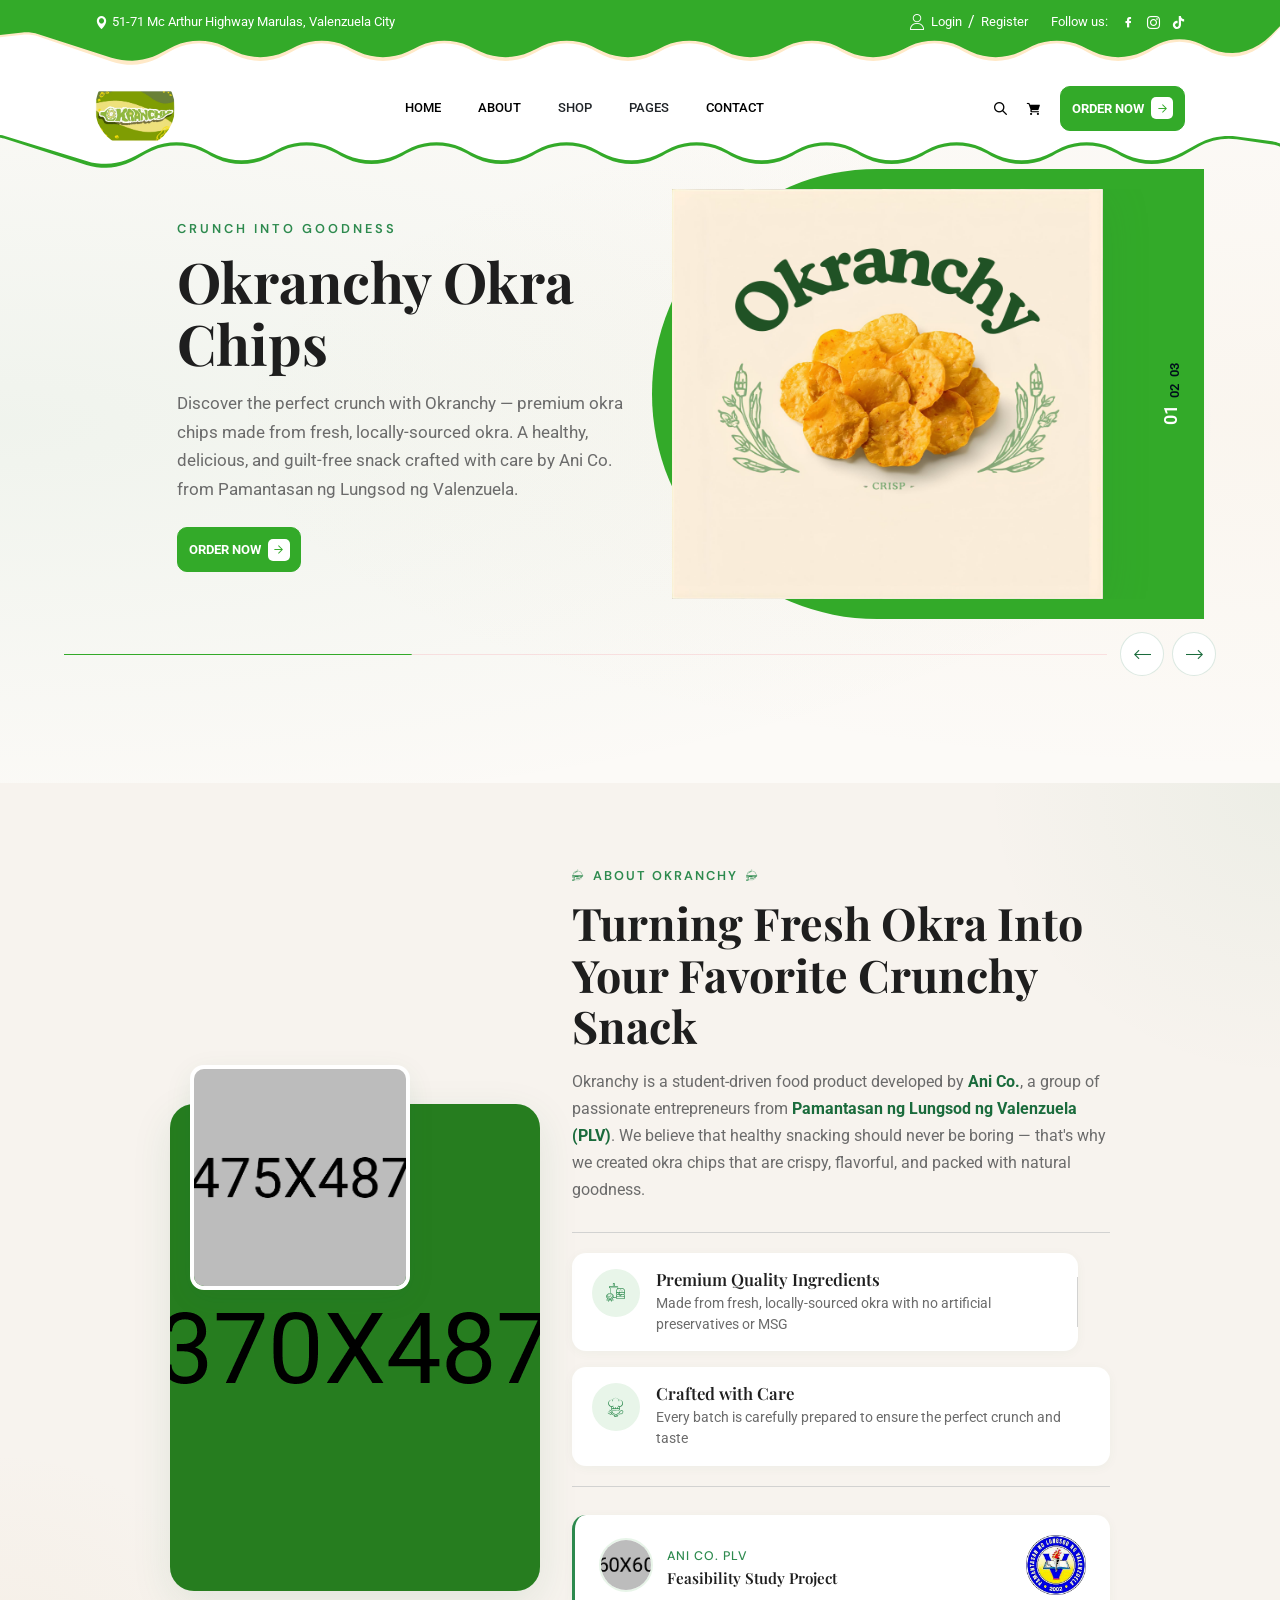
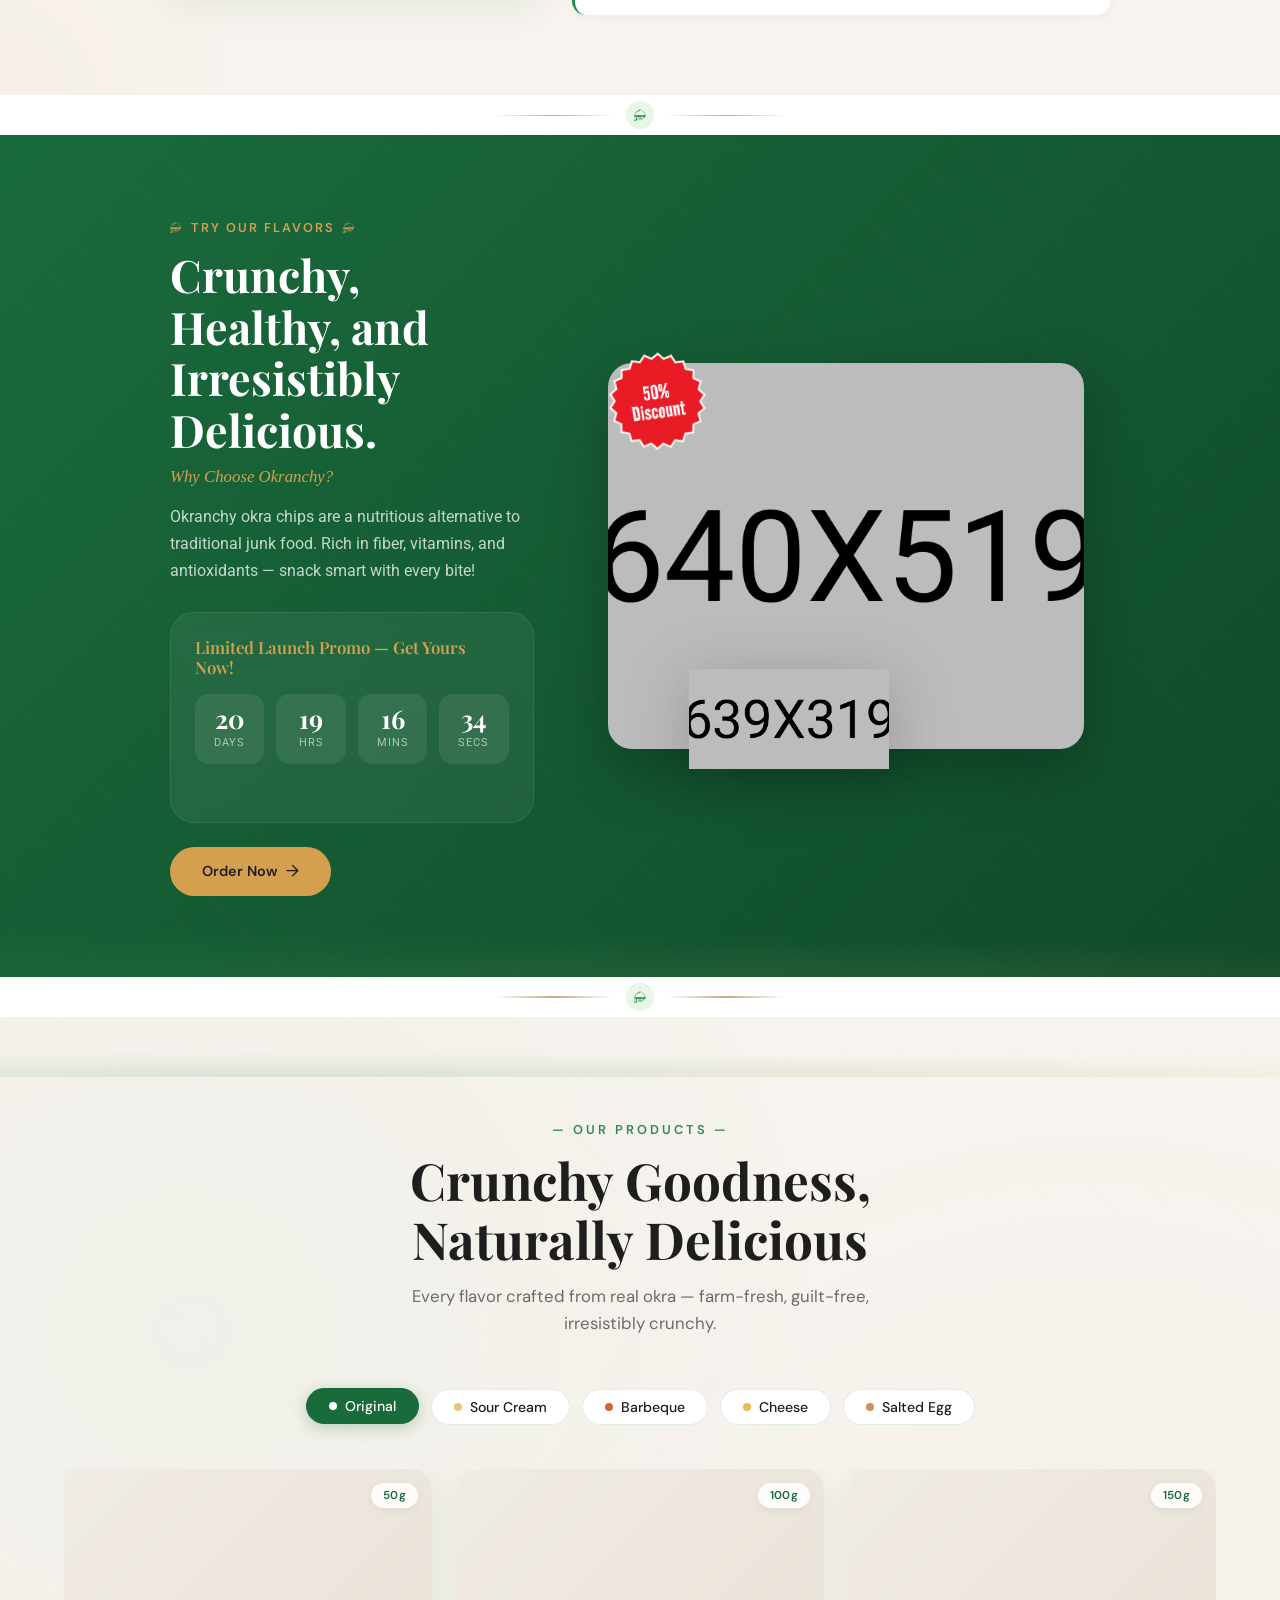
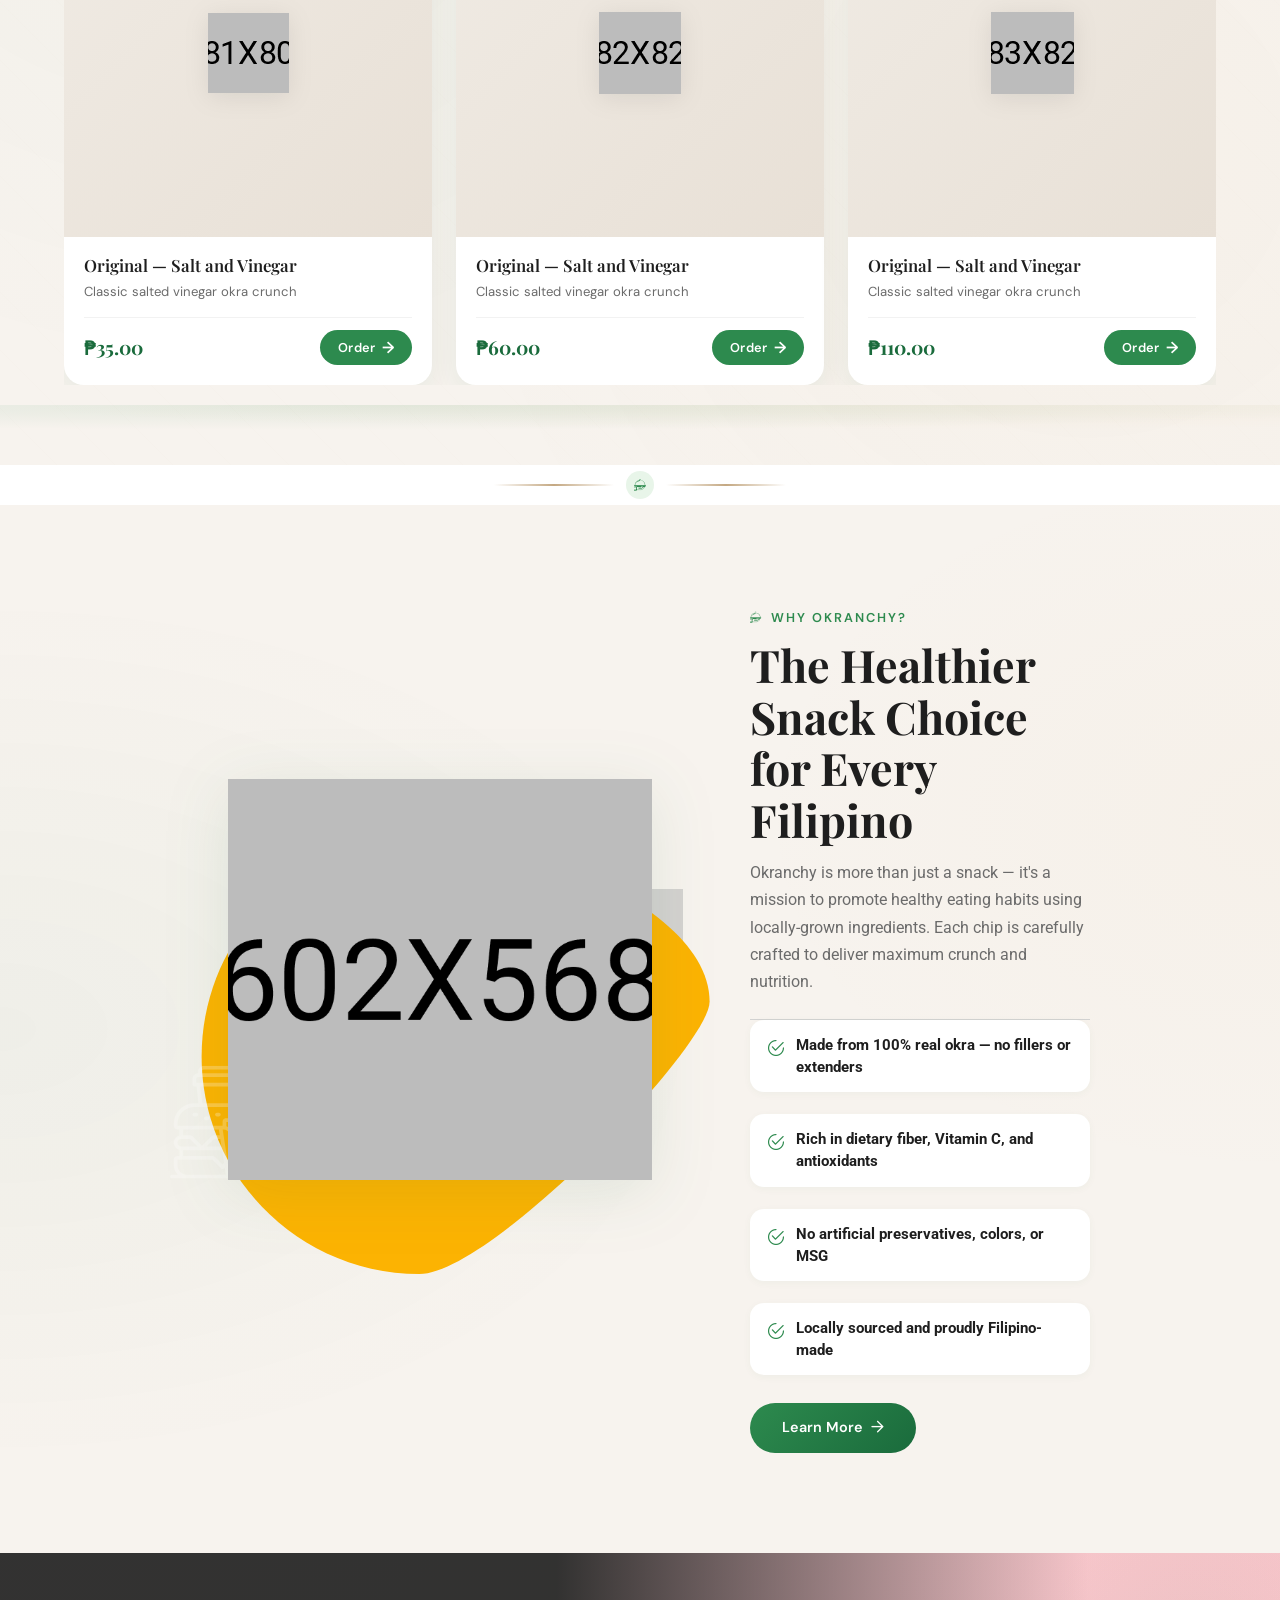
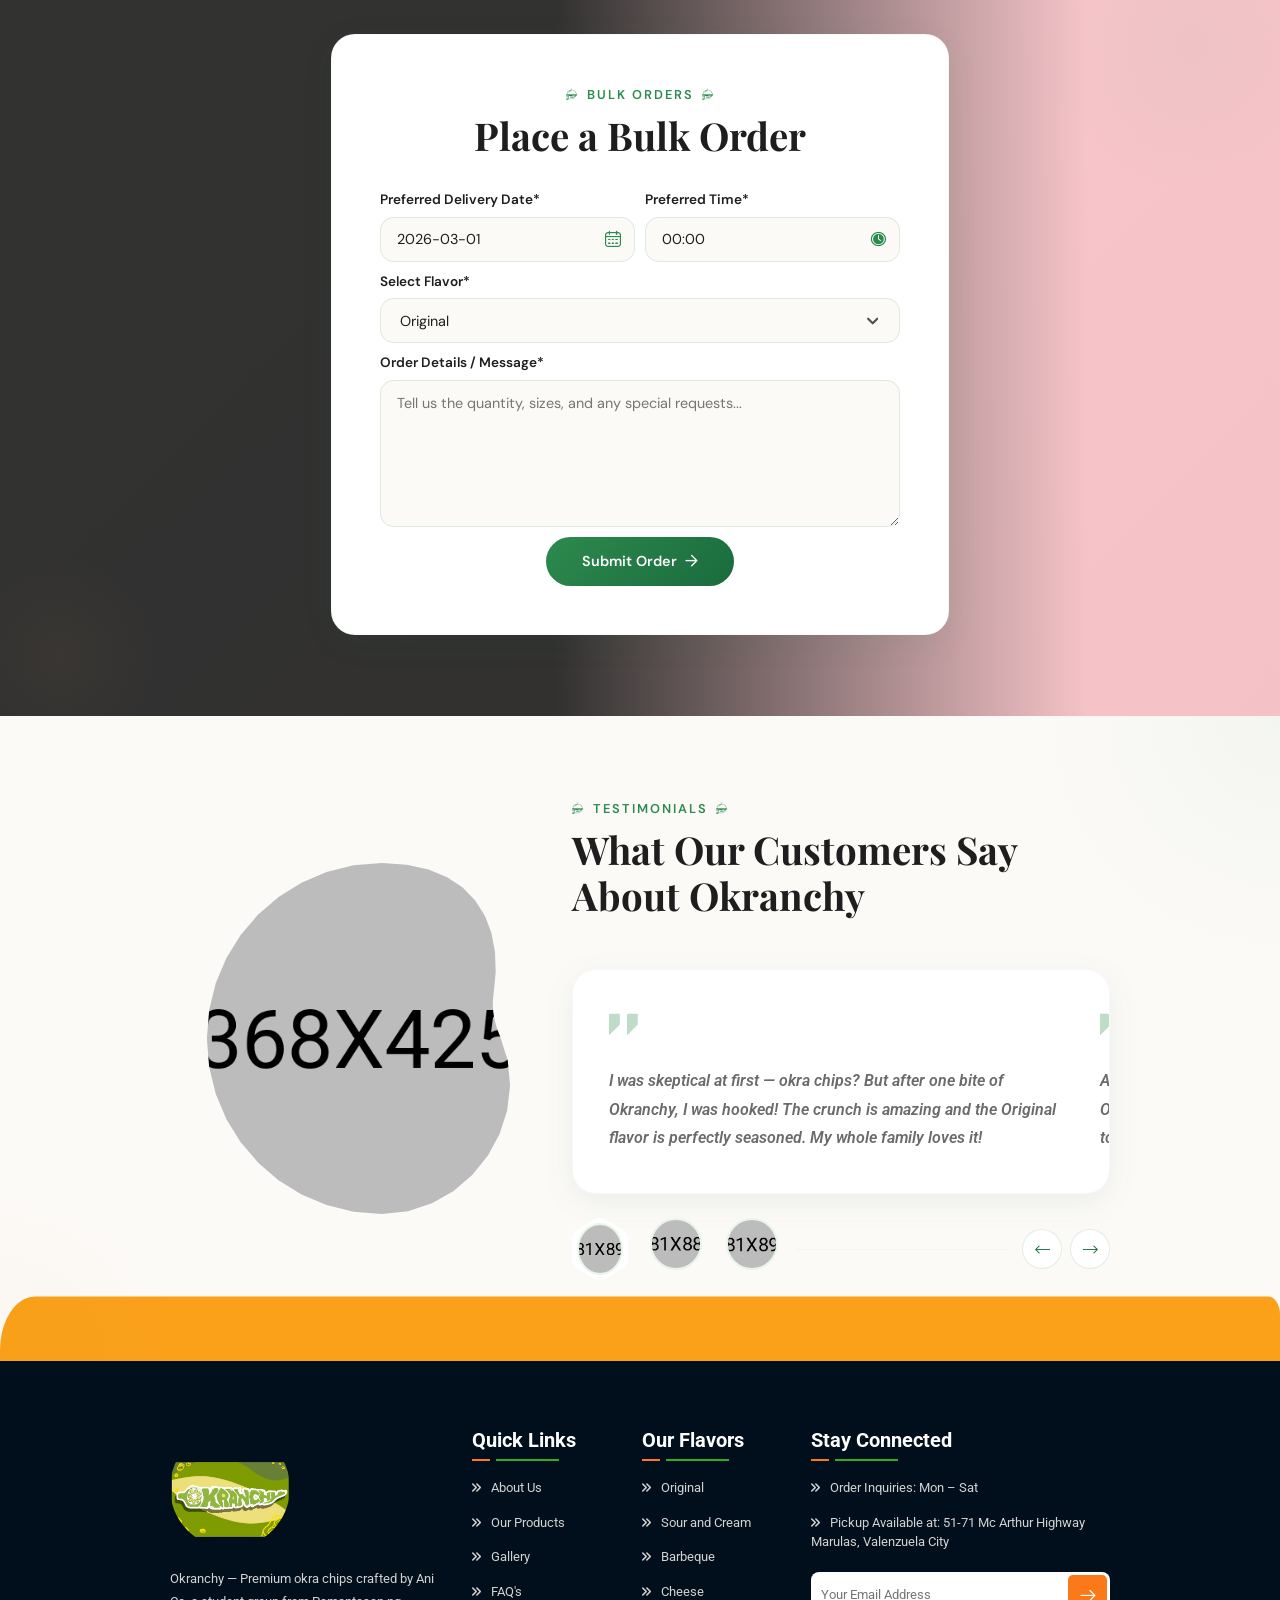
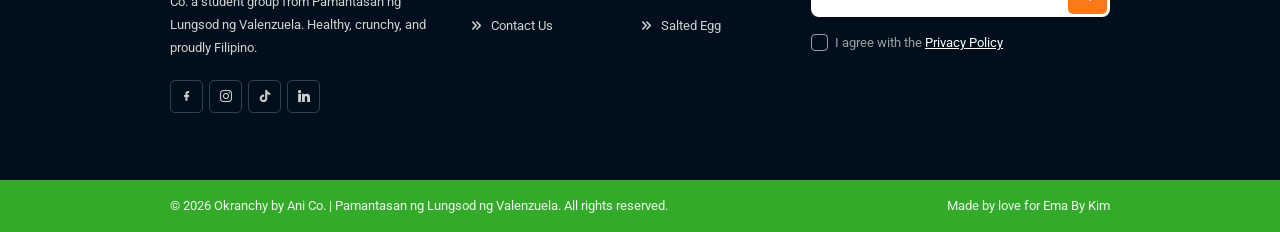
==== commit b50a89f5: "Apply design updates across all pages Co-authored-by: factory-droid[bot] <138933559+factory-droid[bo" ====
--- a/index.html
+++ b/index.html
@@ -502,10 +502,12 @@
 
     <main>
         <!-- BANNER SECTION START -->
-        <section class="ul-banner">
+        <section class="ul-banner" style="background:var(--trop-cream-light);padding:80px 0;position:relative;overflow:hidden;">
+            <!-- leaf gradient overlay -->
+            <div style="position:absolute;inset:0;pointer-events:none;z-index:0;background:radial-gradient(ellipse 140% 80% at 0% 50%, rgba(45,138,78,0.06) 0%, transparent 70%),radial-gradient(ellipse 120% 70% at 100% 50%, rgba(212,160,80,0.05) 0%, transparent 70%);"></div>
             <!-- top -->
-            <div class="top">
-                <div class="row gy-4 row-cols-md-2 row-cols-1 align-items-center flex-column-reverse flex-md-row">
+            <div class="top" style="position:relative;z-index:1;">
+                <div class="row gy-4 row-cols-md-2 row-cols-1 align-items-center flex-column-reverse flex-md-row" style="max-width:1200px;margin:0 auto;padding:0 24px;">
                     <!-- banner text -->
                     <div class="col">
                         <div class="ul-banner-txt">
@@ -515,9 +517,9 @@
                                     <div class="swiper-slide">
                                         <div class="ul-banner-txt-slide">
                                             <div class="wow animate__fadeInUp">
-                                                <span class="ul-banner-sub-title">Crunch Into Goodness</span>
-                                                <h1 class="ul-banner-title">Okranchy Okra Chips</h1>
-                                                <p class="ul-banner-descr">Discover the perfect crunch with Okranchy — premium okra chips made from fresh, locally-sourced okra. A healthy, delicious, and guilt-free snack crafted with care by Ani Co. from Pamantasan ng Lungsod ng Valenzuela.</p>
+                                                <span style="display:inline-block;font-family:'DM Sans',sans-serif;font-size:0.8rem;font-weight:600;letter-spacing:3px;text-transform:uppercase;color:var(--trop-green);margin-bottom:12px;">Crunch Into Goodness</span>
+                                                <h1 style="font-family:'Playfair Display',serif;font-size:clamp(2rem,4.5vw,3.5rem);font-weight:700;color:var(--trop-text);line-height:1.1;margin:0 0 16px;">Okranchy Okra Chips</h1>
+                                                <p style="font-size:1.05rem;color:var(--trop-text-light);line-height:1.7;max-width:540px;margin:0 0 24px;">Discover the perfect crunch with Okranchy — premium okra chips made from fresh, locally-sourced okra. A healthy, delicious, and guilt-free snack crafted with care by Ani Co. from Pamantasan ng Lungsod ng Valenzuela.</p>
                                                 <div class="ul-banner-btns">
                                                     <a href="shop.html" class="ul-btn">Order Now <i class="flaticon-right"></i></a>
                                                 </div>
@@ -529,9 +531,9 @@
                                     <div class="swiper-slide">
                                         <div class="ul-banner-txt-slide">
                                             <div class="wow animate__fadeInUp">
-                                                <span class="ul-banner-sub-title">Healthy Snacking Made Fun</span>
-                                                <h1 class="ul-banner-title">Crispy Okra Goodness</h1>
-                                                <p class="ul-banner-descr">Packed with nutrients and bursting with flavor, Okranchy okra chips are the perfect alternative to ordinary snacks. Try our Original, Spicy, and Cheese flavors today!</p>
+                                                <span style="display:inline-block;font-family:'DM Sans',sans-serif;font-size:0.8rem;font-weight:600;letter-spacing:3px;text-transform:uppercase;color:var(--trop-green);margin-bottom:12px;">Healthy Snacking Made Fun</span>
+                                                <h1 style="font-family:'Playfair Display',serif;font-size:clamp(2rem,4.5vw,3.5rem);font-weight:700;color:var(--trop-text);line-height:1.1;margin:0 0 16px;">Crispy Okra Goodness</h1>
+                                                <p style="font-size:1.05rem;color:var(--trop-text-light);line-height:1.7;max-width:540px;margin:0 0 24px;">Packed with nutrients and bursting with flavor, Okranchy okra chips are the perfect alternative to ordinary snacks. Try our Original, Spicy, and Cheese flavors today!</p>
                                                 <div class="ul-banner-btns">
                                                     <a href="shop.html" class="ul-btn">Shop Now <i class="flaticon-right"></i></a>
                                                 </div>
@@ -543,9 +545,9 @@
                                     <div class="swiper-slide">
                                         <div class="ul-banner-txt-slide">
                                             <div class="wow animate__fadeInUp">
-                                                <span class="ul-banner-sub-title">From Farm to Snack</span>
-                                                <h1 class="ul-banner-title">100% Natural Okra Chips</h1>
-                                                <p class="ul-banner-descr">No artificial preservatives, no MSG — just pure, crunchy okra chips. Okranchy is a proudly Filipino product made with passion and dedication by PLV students.</p>
+                                                <span style="display:inline-block;font-family:'DM Sans',sans-serif;font-size:0.8rem;font-weight:600;letter-spacing:3px;text-transform:uppercase;color:var(--trop-green);margin-bottom:12px;">From Farm to Snack</span>
+                                                <h1 style="font-family:'Playfair Display',serif;font-size:clamp(2rem,4.5vw,3.5rem);font-weight:700;color:var(--trop-text);line-height:1.1;margin:0 0 16px;">100% Natural Okra Chips</h1>
+                                                <p style="font-size:1.05rem;color:var(--trop-text-light);line-height:1.7;max-width:540px;margin:0 0 24px;">No artificial preservatives, no MSG — just pure, crunchy okra chips. Okranchy is a proudly Filipino product made with passion and dedication by PLV students.</p>
                                                 <div class="ul-banner-btns">
                                                     <a href="shop.html" class="ul-btn">Try It Now <i class="flaticon-right"></i></a>
                                                 </div>
@@ -564,17 +566,17 @@
                                 <div class="swiper-wrapper">
                                     <!-- single slide -->
                                     <div class="swiper-slide">
-                                        <img src="assets/img/testimonial-okranchy2.png" alt="Okranchy Okra Chips">
+                                        <img src="assets/img/testimonial-okranchy2.png" alt="Okranchy Okra Chips" style="max-width:100%;height:auto;filter:drop-shadow(0 8px 24px rgba(26,107,60,0.12));">
                                     </div>
 
                                     <!-- single slide -->
                                     <div class="swiper-slide">
-                                        <img src="assets/img/testimonial-okranchy2.png" alt="Okranchy Okra Chips">
+                                        <img src="assets/img/testimonial-okranchy2.png" alt="Okranchy Okra Chips" style="max-width:100%;height:auto;filter:drop-shadow(0 8px 24px rgba(26,107,60,0.12));">
                                     </div>
 
                                     <!-- single slide -->
                                     <div class="swiper-slide">
-                                        <img src="assets/img/testimonial-okranchy2.png" alt="Okranchy Okra Chips">
+                                        <img src="assets/img/testimonial-okranchy2.png" alt="Okranchy Okra Chips" style="max-width:100%;height:auto;filter:drop-shadow(0 8px 24px rgba(26,107,60,0.12));">
                                     </div>
                                 </div>
                             </div>
@@ -586,11 +588,11 @@
             </div>
 
             <!-- bottom -->
-            <div class="bottom">
+            <div class="bottom" style="position:relative;z-index:1;max-width:1200px;margin:40px auto 0;padding:0 24px;display:flex;align-items:center;justify-content:space-between;">
                 <div class="ul-banner-txt-slider-pagination"></div>
-                <div class="ul-banner-txt-slider-nav">
-                    <button class="prev"><i class="flaticon-left-arrow"></i></button>
-                    <button class="next"><i class="flaticon-right-arrow-3"></i></button>
+                <div class="ul-banner-txt-slider-nav" style="display:flex;gap:8px;">
+                    <button class="prev" style="width:44px;height:44px;border-radius:50%;border:1.5px solid rgba(26,107,60,0.15);background:var(--trop-white);color:var(--trop-green-dark);display:flex;align-items:center;justify-content:center;cursor:pointer;transition:all 0.3s;"><i class="flaticon-left-arrow"></i></button>
+                    <button class="next" style="width:44px;height:44px;border-radius:50%;border:1.5px solid rgba(26,107,60,0.15);background:var(--trop-white);color:var(--trop-green-dark);display:flex;align-items:center;justify-content:center;cursor:pointer;transition:all 0.3s;"><i class="flaticon-right-arrow-3"></i></button>
                 </div>
             </div>
         </section>
@@ -598,51 +600,54 @@
 
 
         <!-- ABOUT SECTION START -->
-        <section class="ul-about ul-section-spacing wow animate__fadeInUp">
-            <div class="ul-container">
+        <section class="ul-about ul-section-spacing wow animate__fadeInUp" style="background:var(--trop-cream);position:relative;overflow:hidden;">
+            <!-- subtle leaf decoration -->
+            <div style="position:absolute;top:0;right:0;width:300px;height:300px;pointer-events:none;background:radial-gradient(circle at 100% 0%, rgba(45,138,78,0.05) 0%, transparent 70%);"></div>
+            <div style="position:absolute;bottom:0;left:0;width:250px;height:250px;pointer-events:none;background:radial-gradient(circle at 0% 100%, rgba(212,160,80,0.05) 0%, transparent 70%);"></div>
+            <div class="ul-container" style="position:relative;z-index:1;">
                 <div class="row row-cols-xxl-2 row-cols-1 align-items-center gy-4">
-                    <div class="col-xl-5 col-lg-4 col-md-5 col">
+                    <div class="col-xl-5 col-lg-4 col-md-5 col trop-img-shift-up">
                         <div class="ul-about-imgs">
-                            <div class="vector-img">
-                                <img src="assets/img/about-img-1.jpg" alt="Fresh Okra">
-                            </div>
-                            <img src="assets/img/about-img-2.jpg" alt="Okranchy Production">
+                            <div class="vector-img" style="border-radius:var(--trop-radius);overflow:hidden;box-shadow:0 12px 40px rgba(26,107,60,0.10);">
+                                <img src="assets/img/about-img-1.jpg" alt="Fresh Okra" style="width:100%;height:auto;display:block;">
+                            </div>
+                            <img src="assets/img/about-img-2.jpg" alt="Okranchy Production" style="border-radius:var(--trop-radius-sm);box-shadow:0 8px 28px rgba(26,107,60,0.08);max-width:220px;margin-top:-60px;margin-left:20px;border:4px solid var(--trop-white);">
                         </div>
                     </div>
 
                     <!-- txt -->
-                    <div class="col-xl-7 col-lg-8 col-md-7 col">
+                    <div class="col-xl-7 col-lg-8 col-md-7 col" style="align-self:flex-start;">
                         <div class="ul-about-txt">
-                            <span class="ul-section-sub-title ul-section-sub-title--2"><i class="flaticon-tray"></i> About Okranchy <i class="flaticon-tray"></i></span>
-                            <h2 class="ul-section-title">Turning Fresh Okra Into Your Favorite Crunchy Snack</h2>
-                            <p class="ul-section-descr">Okranchy is a student-driven food product developed by <strong>Ani Co.</strong>, a group of passionate entrepreneurs from <strong>Pamantasan ng Lungsod ng Valenzuela (PLV)</strong>. We believe that healthy snacking should never be boring — that's why we created okra chips that are crispy, flavorful, and packed with natural goodness.</p>
-
-                            <div class="ul-about-list">
-                                <div class="ul-about-list-item">
-                                    <div class="icon"><i class="flaticon-quality"></i></div>
+                            <span style="display:inline-flex;align-items:center;gap:8px;font-family:'DM Sans',sans-serif;font-size:0.8rem;font-weight:600;letter-spacing:2px;text-transform:uppercase;color:var(--trop-green);margin-bottom:12px;"><i class="flaticon-tray" style="font-size:0.7rem;"></i> About Okranchy <i class="flaticon-tray" style="font-size:0.7rem;"></i></span>
+                            <h2 style="font-family:'Playfair Display',serif;font-size:clamp(1.8rem,3.5vw,2.8rem);font-weight:700;color:var(--trop-text);line-height:1.15;margin:0 0 16px;">Turning Fresh Okra Into Your Favorite Crunchy Snack</h2>
+                            <p style="font-size:1rem;color:var(--trop-text-light);line-height:1.7;margin:0 0 28px;">Okranchy is a student-driven food product developed by <strong style="color:var(--trop-green-dark);">Ani Co.</strong>, a group of passionate entrepreneurs from <strong style="color:var(--trop-green-dark);">Pamantasan ng Lungsod ng Valenzuela (PLV)</strong>. We believe that healthy snacking should never be boring — that's why we created okra chips that are crispy, flavorful, and packed with natural goodness.</p>
+
+                            <div class="ul-about-list" style="display:flex;flex-direction:column;gap:16px;margin-bottom:28px;">
+                                <div class="ul-about-list-item" style="display:flex;align-items:flex-start;gap:16px;padding:16px 20px;background:var(--trop-white);border-radius:var(--trop-radius-sm);box-shadow:0 2px 12px rgba(26,107,60,0.04);">
+                                    <div class="icon" style="width:48px;height:48px;border-radius:50%;background:var(--trop-green-pale);display:flex;align-items:center;justify-content:center;color:var(--trop-green);font-size:1.2rem;flex-shrink:0;"><i class="flaticon-quality"></i></div>
                                     <div class="txt">
-                                        <h3 class="ul-about-list-item-title">Premium Quality Ingredients</h3>
-                                        <p class="ul-about-list-item-descr">Made from fresh, locally-sourced okra with no artificial preservatives or MSG</p>
-                                    </div>
-                                </div>
-
-                                <div class="ul-about-list-item">
-                                    <div class="icon"><i class="flaticon-chef"></i></div>
+                                        <h3 style="font-family:'Playfair Display',serif;font-size:1.05rem;font-weight:600;color:var(--trop-text);margin:0 0 4px;">Premium Quality Ingredients</h3>
+                                        <p style="font-size:0.88rem;color:var(--trop-text-light);margin:0;line-height:1.5;">Made from fresh, locally-sourced okra with no artificial preservatives or MSG</p>
+                                    </div>
+                                </div>
+
+                                <div class="ul-about-list-item" style="display:flex;align-items:flex-start;gap:16px;padding:16px 20px;background:var(--trop-white);border-radius:var(--trop-radius-sm);box-shadow:0 2px 12px rgba(26,107,60,0.04);">
+                                    <div class="icon" style="width:48px;height:48px;border-radius:50%;background:var(--trop-green-pale);display:flex;align-items:center;justify-content:center;color:var(--trop-green);font-size:1.2rem;flex-shrink:0;"><i class="flaticon-chef"></i></div>
                                     <div class="txt">
-                                        <h3 class="ul-about-list-item-title">Crafted with Care</h3>
-                                        <p class="ul-about-list-item-descr">Every batch is carefully prepared to ensure the perfect crunch and taste</p>
-                                    </div>
-                                </div>
-                            </div>
-
-                            <div class="ul-about-author">
-                                <div class="left">
-                                    <div class="ul-about-author-img">
-                                        <img src="assets/img/author.png" alt="Ani Co. Team">
+                                        <h3 style="font-family:'Playfair Display',serif;font-size:1.05rem;font-weight:600;color:var(--trop-text);margin:0 0 4px;">Crafted with Care</h3>
+                                        <p style="font-size:0.88rem;color:var(--trop-text-light);margin:0;line-height:1.5;">Every batch is carefully prepared to ensure the perfect crunch and taste</p>
+                                    </div>
+                                </div>
+                            </div>
+
+                            <div class="ul-about-author" style="display:flex;align-items:center;justify-content:space-between;padding:20px 24px;background:var(--trop-white);border-radius:var(--trop-radius-sm);box-shadow:0 2px 12px rgba(26,107,60,0.04);border-left:3px solid var(--trop-green);">
+                                <div class="left" style="display:flex;align-items:center;gap:14px;">
+                                    <div class="ul-about-author-img" style="width:54px;height:54px;border-radius:50%;overflow:hidden;border:2px solid var(--trop-green-pale);">
+                                        <img src="assets/img/author.png" alt="Ani Co. Team" style="width:100%;height:100%;object-fit:cover;">
                                     </div>
                                     <div class="author-txt">
-                                        <span class="ul-about-author-title">Ani Co. PLV</span>
-                                        <h3 class="ul-about-author-name">Feasibility Study Project</h3>
+                                        <span style="font-family:'DM Sans',sans-serif;font-size:0.78rem;font-weight:500;color:var(--trop-green);letter-spacing:1px;text-transform:uppercase;">Ani Co. PLV</span>
+                                        <h3 style="font-family:'Playfair Display',serif;font-size:0.95rem;font-weight:600;color:var(--trop-text);margin:2px 0 0;">Feasibility Study Project</h3>
                                     </div>
                                 </div>
 
@@ -657,49 +662,51 @@
         </section>
         <!-- ABOUT SECTION END -->
 
+        <!-- bamboo divider -->
+        <div class="trop-leaf-divider"><span class="leaf-icon"><i class="flaticon-tray"></i></span></div>
 
         <!-- DISCOUNT SECTION START -->
-        <section class="ul-discount ul-section-spacing">
-            <div class="ul-container wow animate__fadeInUp">
-                <div class="row g-4">
+        <section class="ul-discount ul-section-spacing trop-section-dark">
+            <div class="ul-container wow animate__fadeInUp" style="position:relative;z-index:1;">
+                <div class="row g-5 align-items-center">
                     <!-- txt -->
                     <div class="col-md-5">
-                        <div class="ul-discount-txt">
-                            <span class="ul-section-sub-title ul-section-sub-title--2"><i class="flaticon-tray"></i> Try Our Flavors <i class="flaticon-tray"></i></span>
-                            <h2 class="ul-section-title">Crunchy, Healthy, and Irresistibly Delicious.</h2>
-                            <span class="ul-discount-second-title">Why Choose Okranchy?</span>
-                            <p class="ul-section-descr">Okranchy okra chips are a nutritious alternative to traditional junk food. Rich in fiber, vitamins, and antioxidants — snack smart with every bite!</p>
-                            <div class="ul-discount-countdown">
-                                <h3 class="ul-discount-countdown-title">Limited Launch Promo — Get Yours Now!</h3>
-                                <div class="ul-countdown">
-                                    <div class="ul-countdown-item">
+                        <div class="ul-discount-txt" style="color:var(--trop-white);">
+                            <span style="display:inline-flex;align-items:center;gap:8px;font-family:'DM Sans',sans-serif;font-size:0.8rem;font-weight:600;letter-spacing:2px;text-transform:uppercase;color:var(--trop-gold);margin-bottom:12px;"><i class="flaticon-tray" style="font-size:0.7rem;"></i> Try Our Flavors <i class="flaticon-tray" style="font-size:0.7rem;"></i></span>
+                            <h2 style="font-family:'Playfair Display',serif;font-size:clamp(1.8rem,3.5vw,2.8rem);font-weight:700;color:var(--trop-white);line-height:1.15;margin:0 0 8px;">Crunchy, Healthy, and Irresistibly Delicious.</h2>
+                            <span style="display:block;font-family:'Playfair Display',serif;font-size:1.05rem;font-style:italic;color:var(--trop-gold);margin-bottom:14px;">Why Choose Okranchy?</span>
+                            <p style="font-size:1rem;color:rgba(255,255,255,0.75);line-height:1.7;margin:0 0 28px;">Okranchy okra chips are a nutritious alternative to traditional junk food. Rich in fiber, vitamins, and antioxidants — snack smart with every bite!</p>
+                            <div class="ul-discount-countdown" style="background:rgba(255,255,255,0.06);backdrop-filter:blur(8px);border-radius:var(--trop-radius);padding:24px;border:1px solid rgba(255,255,255,0.08);margin-bottom:24px;">
+                                <h3 style="font-family:'Playfair Display',serif;font-size:1.05rem;font-weight:600;color:var(--trop-gold);margin:0 0 16px;">Limited Launch Promo — Get Yours Now!</h3>
+                                <div class="ul-countdown trop-countdown-grid">
+                                    <div class="trop-countdown-item">
                                         <span class="number days">20</span>
                                         <span class="label">Days</span>
                                     </div>
-                                    <div class="ul-countdown-item">
+                                    <div class="trop-countdown-item">
                                         <span class="number hours">48</span>
                                         <span class="label">hrs</span>
                                     </div>
-                                    <div class="ul-countdown-item">
+                                    <div class="trop-countdown-item">
                                         <span class="number minutes">16</span>
                                         <span class="label">mins</span>
                                     </div>
-                                    <div class="ul-countdown-item">
+                                    <div class="trop-countdown-item">
                                         <span class="number seconds">38</span>
                                         <span class="label">secs</span>
                                     </div>
                                 </div>
                             </div>
-                            <a href="shop.html" class="ul-btn ul-btn--2">Order Now <i class="flaticon-right"></i></a>
+                            <a href="shop.html" style="display:inline-flex;align-items:center;gap:8px;padding:14px 32px;border-radius:100px;background:var(--trop-gold);color:var(--trop-text);font-family:'DM Sans',sans-serif;font-size:0.9rem;font-weight:600;text-decoration:none;transition:all 0.3s;border:none;cursor:pointer;">Order Now <i class="flaticon-right" style="font-size:0.8rem;"></i></a>
                         </div>
                     </div>
 
                     <!-- image -->
                     <div class="col-md-7">
-                        <div class="ul-discount-img">
-                            <img src="assets/img/discount-img.jpg" alt="Okranchy Chips" class="main-img">
-                            <img src="assets/img/discount-product-img.png" alt="Okranchy Product" class="ul-discount-product-img">
-                            <img src="assets/img/discount-sticker.png" alt="Promo Sticker" class="discount-sticker">
+                        <div class="ul-discount-img" style="position:relative;text-align:center;">
+                            <img src="assets/img/discount-img.jpg" alt="Okranchy Chips" class="main-img" style="max-width:90%;height:auto;border-radius:var(--trop-radius);box-shadow:0 20px 60px rgba(0,0,0,0.25);">
+                            <img src="assets/img/discount-product-img.png" alt="Okranchy Product" class="ul-discount-product-img" style="position:absolute;bottom:-20px;right:10%;max-width:200px;filter:drop-shadow(0 12px 32px rgba(0,0,0,0.2));">
+                            <img src="assets/img/discount-sticker.png" alt="Promo Sticker" class="discount-sticker" style="position:absolute;top:-10px;left:5%;max-width:100px;transform:rotate(-8deg);">
                         </div>
                     </div>
                 </div>
@@ -707,6 +714,8 @@
         </section>
         <!-- DISCOUNT SECTION END -->
 
+        <!-- bamboo divider -->
+        <div class="trop-leaf-divider"><span class="leaf-icon"><i class="flaticon-tray"></i></span></div>
 
         <!-- MENU / PRODUCTS SECTION START -->
         <section class="okr-menu-section ul-section-spacing" id="okr-products">
@@ -1139,35 +1148,39 @@
         </section>
         <!-- MENU / PRODUCTS SECTION END -->
 
+        <!-- bamboo divider -->
+        <div class="trop-leaf-divider"><span class="leaf-icon"><i class="flaticon-tray"></i></span></div>
 
         <!-- SPECIALITY SECTION START -->
-        <section class="ul-specialities ul-section-spacing">
-            <div class="ul-container">
-                <div class="row ul-bs-row">
+        <section class="ul-specialities ul-section-spacing" style="background:var(--trop-cream);position:relative;overflow:hidden;">
+            <!-- leaf decorative elements -->
+            <div style="position:absolute;top:0;left:0;width:100%;height:100%;pointer-events:none;background:radial-gradient(ellipse 80% 60% at 0% 50%, rgba(45,138,78,0.04) 0%, transparent 70%),radial-gradient(ellipse 60% 50% at 100% 30%, rgba(212,160,80,0.03) 0%, transparent 70%);"></div>
+            <div class="ul-container" style="position:relative;z-index:1;">
+                <div class="row ul-bs-row align-items-center gy-4">
                     <!-- img -->
                     <div class="col-xl-7 col-lg-6">
-                        <div class="ul-specialities-img">
-                            <img src="assets/img/speciality-img-bg.svg" alt="Background Shape" class="bg-shape">
-                            <img src="assets/img/specialities-img.png" alt="Okranchy Special" class="main-img">
-                            <img src="assets/img/banner-vector-2.png" alt="vector" class="vector">
+                        <div class="ul-specialities-img" style="position:relative;text-align:center;padding:20px;">
+                            <img src="assets/img/speciality-img-bg.svg" alt="Background Shape" class="bg-shape" style="max-width:100%;height:auto;">
+                            <img src="assets/img/specialities-img.png" alt="Okranchy Special" class="main-img" style="position:relative;max-width:85%;height:auto;margin-top:-20%;filter:drop-shadow(0 12px 32px rgba(26,107,60,0.10));">
+                            <img src="assets/img/banner-vector-2.png" alt="vector" class="vector" style="position:absolute;bottom:10%;right:5%;max-width:80px;opacity:0.6;">
                         </div>
                     </div>
 
                     <!-- txt -->
                     <div class="col-xl-5 col-lg-6">
-                        <div class="ul-specialities-txt">
-                            <span class="ul-section-sub-title"><i class="flaticon-tray"></i> WHY OKRANCHY?</span>
-                            <h2 class="ul-section-title">The Healthier Snack Choice for Every Filipino</h2>
-                            <p class="ul-section-descr">Okranchy is more than just a snack — it's a mission to promote healthy eating habits using locally-grown ingredients. Each chip is carefully crafted to deliver maximum crunch and nutrition.</p>
-
-                            <ul class="ul-specialities-list">
-                                <li class="ul-speciality"><i class="flaticon-checked"></i><span class="txt">Made from 100% real okra — no fillers or extenders</span></li>
-                                <li class="ul-speciality"><i class="flaticon-checked"></i><span class="txt">Rich in dietary fiber, Vitamin C, and antioxidants</span></li>
-                                <li class="ul-speciality"><i class="flaticon-checked"></i><span class="txt">No artificial preservatives, colors, or MSG</span></li>
-                                <li class="ul-speciality"><i class="flaticon-checked"></i><span class="txt">Locally sourced and proudly Filipino-made</span></li>
+                        <div class="ul-specialities-txt" style="padding:20px;">
+                            <span style="display:inline-flex;align-items:center;gap:8px;font-family:'DM Sans',sans-serif;font-size:0.8rem;font-weight:600;letter-spacing:2px;text-transform:uppercase;color:var(--trop-green);margin-bottom:12px;"><i class="flaticon-tray" style="font-size:0.7rem;"></i> WHY OKRANCHY?</span>
+                            <h2 style="font-family:'Playfair Display',serif;font-size:clamp(1.8rem,3.5vw,2.8rem);font-weight:700;color:var(--trop-text);line-height:1.15;margin:0 0 14px;">The Healthier Snack Choice for Every Filipino</h2>
+                            <p style="font-size:1rem;color:var(--trop-text-light);line-height:1.7;margin:0 0 24px;">Okranchy is more than just a snack — it's a mission to promote healthy eating habits using locally-grown ingredients. Each chip is carefully crafted to deliver maximum crunch and nutrition.</p>
+
+                            <ul class="ul-specialities-list" style="list-style:none;padding:0;margin:0 0 28px;display:flex;flex-direction:column;gap:14px;">
+                                <li class="ul-speciality" style="display:flex;align-items:flex-start;gap:12px;padding:14px 18px;background:var(--trop-white);border-radius:var(--trop-radius-sm);box-shadow:0 2px 8px rgba(26,107,60,0.04);font-size:0.92rem;color:var(--trop-text);"><i class="flaticon-checked" style="color:var(--trop-green);font-size:1rem;margin-top:2px;flex-shrink:0;"></i><span class="txt">Made from 100% real okra — no fillers or extenders</span></li>
+                                <li class="ul-speciality" style="display:flex;align-items:flex-start;gap:12px;padding:14px 18px;background:var(--trop-white);border-radius:var(--trop-radius-sm);box-shadow:0 2px 8px rgba(26,107,60,0.04);font-size:0.92rem;color:var(--trop-text);"><i class="flaticon-checked" style="color:var(--trop-green);font-size:1rem;margin-top:2px;flex-shrink:0;"></i><span class="txt">Rich in dietary fiber, Vitamin C, and antioxidants</span></li>
+                                <li class="ul-speciality" style="display:flex;align-items:flex-start;gap:12px;padding:14px 18px;background:var(--trop-white);border-radius:var(--trop-radius-sm);box-shadow:0 2px 8px rgba(26,107,60,0.04);font-size:0.92rem;color:var(--trop-text);"><i class="flaticon-checked" style="color:var(--trop-green);font-size:1rem;margin-top:2px;flex-shrink:0;"></i><span class="txt">No artificial preservatives, colors, or MSG</span></li>
+                                <li class="ul-speciality" style="display:flex;align-items:flex-start;gap:12px;padding:14px 18px;background:var(--trop-white);border-radius:var(--trop-radius-sm);box-shadow:0 2px 8px rgba(26,107,60,0.04);font-size:0.92rem;color:var(--trop-text);"><i class="flaticon-checked" style="color:var(--trop-green);font-size:1rem;margin-top:2px;flex-shrink:0;"></i><span class="txt">Locally sourced and proudly Filipino-made</span></li>
                             </ul>
 
-                            <a href="about.html" class="ul-btn ul-btn--2">Learn More <i class="flaticon-right"></i></a>
+                            <a href="about.html" style="display:inline-flex;align-items:center;gap:8px;padding:14px 32px;border-radius:100px;background:linear-gradient(135deg, var(--trop-green) 0%, var(--trop-green-dark) 100%);color:var(--trop-white);font-family:'DM Sans',sans-serif;font-size:0.9rem;font-weight:600;text-decoration:none;transition:all 0.3s;border:none;cursor:pointer;">Learn More <i class="flaticon-right" style="font-size:0.8rem;"></i></a>
                         </div>
                     </div>
                 </div>
@@ -1177,38 +1190,41 @@
 
 
         <!-- BOOKING / ORDER SECTION START -->
-        <section class="ul-booking ul-section-spacing">
-            <div class="ul-container">
-                <div class="row">
-                    <div class="col-md-7 col-12">
-                        <div class="ul-booking-form-wrapper">
-                            <span class="ul-section-sub-title"><i class="flaticon-tray"></i> Bulk Orders <i class="flaticon-tray"></i></span>
-                            <h2 class="ul-section-title">Place a Bulk Order</h2>
-
-                            <form action="#" class="ul-booking-form">
-                                <div class="row row-cols-2 row-cols-xxs-1">
+        <section class="ul-booking ul-section-spacing" style="background:linear-gradient(135deg, var(--trop-cream-light) 0%, var(--trop-cream) 100%);position:relative;overflow:hidden;">
+            <!-- leaf decoration -->
+            <div style="position:absolute;top:-60px;right:-60px;width:300px;height:300px;border-radius:50%;background:radial-gradient(circle, rgba(45,138,78,0.04) 0%, transparent 70%);pointer-events:none;"></div>
+            <div style="position:absolute;bottom:-40px;left:-40px;width:200px;height:200px;border-radius:50%;background:radial-gradient(circle, rgba(212,160,80,0.04) 0%, transparent 70%);pointer-events:none;"></div>
+            <div class="ul-container" style="position:relative;z-index:1;">
+                <div class="row justify-content-center">
+                    <div class="col-md-8 col-12">
+                        <div class="ul-booking-form-wrapper" style="background:var(--trop-white);border-radius:var(--trop-radius);padding:48px;box-shadow:var(--trop-shadow);border:1px solid rgba(26,107,60,0.04);text-align:center;">
+                            <span style="display:inline-flex;align-items:center;gap:8px;font-family:'DM Sans',sans-serif;font-size:0.8rem;font-weight:600;letter-spacing:2px;text-transform:uppercase;color:var(--trop-green);margin-bottom:8px;"><i class="flaticon-tray" style="font-size:0.7rem;"></i> Bulk Orders <i class="flaticon-tray" style="font-size:0.7rem;"></i></span>
+                            <h2 style="font-family:'Playfair Display',serif;font-size:clamp(1.6rem,3vw,2.4rem);font-weight:700;color:var(--trop-text);margin:0 0 32px;">Place a Bulk Order</h2>
+
+                            <form action="#" class="ul-booking-form" style="text-align:left;">
+                                <div class="row row-cols-2 row-cols-xxs-1 g-3">
                                     <div class="col">
                                         <div class="form-group">
-                                            <label for="booking-date">Preferred Delivery Date*</label>
-                                            <div class="ul-time-input-wrapper">
-                                                <input type="date" name="booking-date" id="booking-date" class="date-input" value="2026-03-01">
-                                                <i class="flaticon-calendar"></i>
+                                            <label for="booking-date" style="font-family:'DM Sans',sans-serif;font-size:0.85rem;font-weight:600;color:var(--trop-text);margin-bottom:6px;display:block;">Preferred Delivery Date*</label>
+                                            <div class="ul-time-input-wrapper" style="position:relative;">
+                                                <input type="date" name="booking-date" id="booking-date" class="date-input" value="2026-03-01" style="width:100%;padding:12px 16px;border:1.5px solid rgba(26,107,60,0.12);border-radius:var(--trop-radius-sm);font-family:'DM Sans',sans-serif;font-size:0.9rem;color:var(--trop-text);background:var(--trop-cream-light);transition:border-color 0.3s;outline:none;">
+                                                <i class="flaticon-calendar" style="position:absolute;right:14px;top:50%;transform:translateY(-50%);color:var(--trop-green);pointer-events:none;"></i>
                                             </div>
                                         </div>
                                     </div>
                                     <div class="col">
                                         <div class="form-group">
-                                            <label for="booking-time">Preferred Time*</label>
-                                            <div class="ul-time-input-wrapper">
-                                                <input type="time" name="booking-time" id="booking-time" class="time-input" value="00:00">
-                                                <i class="flaticon-time"></i>
+                                            <label for="booking-time" style="font-family:'DM Sans',sans-serif;font-size:0.85rem;font-weight:600;color:var(--trop-text);margin-bottom:6px;display:block;">Preferred Time*</label>
+                                            <div class="ul-time-input-wrapper" style="position:relative;">
+                                                <input type="time" name="booking-time" id="booking-time" class="time-input" value="00:00" style="width:100%;padding:12px 16px;border:1.5px solid rgba(26,107,60,0.12);border-radius:var(--trop-radius-sm);font-family:'DM Sans',sans-serif;font-size:0.9rem;color:var(--trop-text);background:var(--trop-cream-light);transition:border-color 0.3s;outline:none;">
+                                                <i class="flaticon-time" style="position:absolute;right:14px;top:50%;transform:translateY(-50%);color:var(--trop-green);pointer-events:none;"></i>
                                             </div>
                                         </div>
                                     </div>
                                     <div class="col-12">
                                         <div class="form-group service-type-wrapper">
-                                            <label for="service-type">Select Flavor*</label>
-                                            <select name="service-type" id="service-type">
+                                            <label for="service-type" style="font-family:'DM Sans',sans-serif;font-size:0.85rem;font-weight:600;color:var(--trop-text);margin-bottom:6px;display:block;">Select Flavor*</label>
+                                            <select name="service-type" id="service-type" style="width:100%;padding:12px 16px;border:1.5px solid rgba(26,107,60,0.12);border-radius:var(--trop-radius-sm);font-family:'DM Sans',sans-serif;font-size:0.9rem;color:var(--trop-text);background:var(--trop-cream-light);transition:border-color 0.3s;outline:none;cursor:pointer;">
                                                 <option value="original">Original</option>
                                                 <option value="spicy">Spicy</option>
                                                 <option value="cheese">Cheese</option>
@@ -1218,13 +1234,13 @@
                                     </div>
                                     <div class="col-12">
                                         <div class="form-group">
-                                            <label for="booking-message">Order Details / Message*</label>
-                                            <textarea name="booking-message" id="booking-message" placeholder="Tell us the quantity, sizes, and any special requests..."></textarea>
+                                            <label for="booking-message" style="font-family:'DM Sans',sans-serif;font-size:0.85rem;font-weight:600;color:var(--trop-text);margin-bottom:6px;display:block;">Order Details / Message*</label>
+                                            <textarea name="booking-message" id="booking-message" placeholder="Tell us the quantity, sizes, and any special requests..." style="width:100%;padding:12px 16px;border:1.5px solid rgba(26,107,60,0.12);border-radius:var(--trop-radius-sm);font-family:'DM Sans',sans-serif;font-size:0.9rem;color:var(--trop-text);background:var(--trop-cream-light);min-height:120px;resize:vertical;transition:border-color 0.3s;outline:none;"></textarea>
                                         </div>
                                     </div>
                                     <div class="col-12">
-                                        <div class="form-group">
-                                            <button type="submit" class="ul-btn">Submit Order <i class="flaticon-right"></i></button>
+                                        <div class="form-group" style="text-align:center;">
+                                            <button type="submit" style="display:inline-flex;align-items:center;gap:8px;padding:14px 36px;border-radius:100px;background:linear-gradient(135deg, var(--trop-green) 0%, var(--trop-green-dark) 100%);color:var(--trop-white);font-family:'DM Sans',sans-serif;font-size:0.9rem;font-weight:600;border:none;cursor:pointer;transition:all 0.3s;">Submit Order <i class="flaticon-right" style="font-size:0.8rem;"></i></button>
                                         </div>
                                     </div>
                                 </div>
@@ -1238,14 +1254,17 @@
 
 
         <!-- TESTIMONIAL SECTION START -->
-        <section class="ul-testimonial">
-            <div class="overflow-hidden ul-section-spacing">
+        <section class="ul-testimonial" style="background:var(--trop-cream-light);position:relative;overflow:hidden;">
+            <!-- leaf decorative elements -->
+            <div style="position:absolute;top:0;right:0;width:280px;height:280px;pointer-events:none;background:radial-gradient(circle at 100% 0%, rgba(45,138,78,0.04) 0%, transparent 70%);"></div>
+            <div style="position:absolute;bottom:0;left:0;width:200px;height:200px;pointer-events:none;background:radial-gradient(circle at 0% 100%, rgba(212,160,80,0.04) 0%, transparent 70%);"></div>
+            <div class="overflow-hidden ul-section-spacing" style="position:relative;z-index:1;">
                 <div class="ul-container">
                     <div class="row align-items-center gy-4">
                         <!-- img -->
                         <div class="col-md-5">
-                            <div class="ul-testimonial-img wow animate__fadeInUp">
-                                <img src="assets/img/testimonial-img.png" alt="Happy Customers" class="main-img">
+                            <div class="ul-testimonial-img wow animate__fadeInUp" style="text-align:center;padding:20px;">
+                                <img src="assets/img/testimonial-img.png" alt="Happy Customers" class="main-img" style="max-width:90%;height:auto;border-radius:var(--trop-radius);box-shadow:0 16px 48px rgba(26,107,60,0.08);">
                             </div>
                         </div>
 
@@ -1254,74 +1273,74 @@
                             <div class="ul-testimonial-txt wow animate__fadeInUp">
                                 <div class="ul-section-heading">
                                     <div>
-                                        <span class="ul-section-sub-title ul-section-sub-title--2"><i class="flaticon-tray"></i> Testimonials <i class="flaticon-tray"></i></span>
-                                        <h2 class="ul-section-title">What Our Customers Say About Okranchy</h2>
-                                    </div>
-                                </div>
-                                <div class="ul-testimonial-slider swiper">
+                                        <span style="display:inline-flex;align-items:center;gap:8px;font-family:'DM Sans',sans-serif;font-size:0.8rem;font-weight:600;letter-spacing:2px;text-transform:uppercase;color:var(--trop-green);margin-bottom:8px;"><i class="flaticon-tray" style="font-size:0.7rem;"></i> Testimonials <i class="flaticon-tray" style="font-size:0.7rem;"></i></span>
+                                        <h2 style="font-family:'Playfair Display',serif;font-size:clamp(1.6rem,3vw,2.4rem);font-weight:700;color:var(--trop-text);margin:0 0 24px;">What Our Customers Say About Okranchy</h2>
+                                    </div>
+                                </div>
+                                <div class="ul-testimonial-slider swiper" style="background:var(--trop-white);border-radius:var(--trop-radius);padding:40px 36px;box-shadow:var(--trop-shadow);border:1px solid rgba(26,107,60,0.04);">
                                     <div class="swiper-wrapper">
                                         <!-- single slide -->
                                         <div class="swiper-slide">
                                             <div class="ul-testimony">
-                                                <span class="icon"><i class="flaticon-straight-quotes"></i></span>
-                                                <p class="ul-testimony-txt">I was skeptical at first — okra chips? But after one bite of Okranchy, I was hooked! The crunch is amazing and the Original flavor is perfectly seasoned. My whole family loves it!</p>
+                                                <span class="icon" style="display:block;margin-bottom:16px;"><i class="flaticon-straight-quotes" style="font-size:1.8rem;color:var(--trop-green);opacity:0.3;"></i></span>
+                                                <p class="ul-testimony-txt" style="font-size:1rem;color:var(--trop-text-light);line-height:1.8;font-style:italic;margin:0;">I was skeptical at first — okra chips? But after one bite of Okranchy, I was hooked! The crunch is amazing and the Original flavor is perfectly seasoned. My whole family loves it!</p>
                                             </div>
                                         </div>
 
                                         <!-- single slide -->
                                         <div class="swiper-slide">
                                             <div class="ul-testimony">
-                                                <span class="icon"><i class="flaticon-straight-quotes"></i></span>
-                                                <p class="ul-testimony-txt">As a PLV student, I'm so proud of what Ani Co. has created. Okranchy is not only delicious but it's also a healthier alternative to chips. The Spicy variant is my favorite!</p>
+                                                <span class="icon" style="display:block;margin-bottom:16px;"><i class="flaticon-straight-quotes" style="font-size:1.8rem;color:var(--trop-green);opacity:0.3;"></i></span>
+                                                <p class="ul-testimony-txt" style="font-size:1rem;color:var(--trop-text-light);line-height:1.8;font-style:italic;margin:0;">As a PLV student, I'm so proud of what Ani Co. has created. Okranchy is not only delicious but it's also a healthier alternative to chips. The Spicy variant is my favorite!</p>
                                             </div>
                                         </div>
 
                                         <!-- single slide -->
                                         <div class="swiper-slide">
                                             <div class="ul-testimony">
-                                                <span class="icon"><i class="flaticon-straight-quotes"></i></span>
-                                                <p class="ul-testimony-txt">I ordered Okranchy for our office snack supply and everyone loved it. The Cheese flavor is addictive! Great quality and great price. Will definitely order again.</p>
+                                                <span class="icon" style="display:block;margin-bottom:16px;"><i class="flaticon-straight-quotes" style="font-size:1.8rem;color:var(--trop-green);opacity:0.3;"></i></span>
+                                                <p class="ul-testimony-txt" style="font-size:1rem;color:var(--trop-text-light);line-height:1.8;font-style:italic;margin:0;">I ordered Okranchy for our office snack supply and everyone loved it. The Cheese flavor is addictive! Great quality and great price. Will definitely order again.</p>
                                             </div>
                                         </div>
 
                                         <!-- single slide -->
                                         <div class="swiper-slide">
                                             <div class="ul-testimony">
-                                                <span class="icon"><i class="flaticon-straight-quotes"></i></span>
-                                                <p class="ul-testimony-txt">Finally, a snack I can feel good about eating! Okranchy uses real okra and you can really taste the difference. It's crunchy, flavorful, and guilt-free. Highly recommended!</p>
+                                                <span class="icon" style="display:block;margin-bottom:16px;"><i class="flaticon-straight-quotes" style="font-size:1.8rem;color:var(--trop-green);opacity:0.3;"></i></span>
+                                                <p class="ul-testimony-txt" style="font-size:1rem;color:var(--trop-text-light);line-height:1.8;font-style:italic;margin:0;">Finally, a snack I can feel good about eating! Okranchy uses real okra and you can really taste the difference. It's crunchy, flavorful, and guilt-free. Highly recommended!</p>
                                             </div>
                                         </div>
                                     </div>
                                 </div>
-                                <div class="bottom">
-                                    <div class="ul-testimonial-reviewer-slider swiper">
+                                <div class="bottom" style="display:flex;align-items:center;gap:16px;margin-top:24px;">
+                                    <div class="ul-testimonial-reviewer-slider swiper" style="flex:1;max-width:240px;">
                                         <div class="swiper-wrapper">
                                             <div class="swiper-slide">
-                                                <div class="ul-testimonial-reviewer">
-                                                    <img src="assets/img/reviewer-1.png" alt="Reviewer" class="reviewer-img">
+                                                <div class="ul-testimonial-reviewer" style="text-align:center;">
+                                                    <img src="assets/img/reviewer-1.png" alt="Reviewer" class="reviewer-img" style="width:52px;height:52px;border-radius:50%;object-fit:cover;border:2px solid var(--trop-green-pale);">
                                                 </div>
                                             </div>
                                             <div class="swiper-slide">
-                                                <div class="ul-testimonial-reviewer">
-                                                    <img src="assets/img/reviewer-2.png" alt="Reviewer" class="reviewer-img">
+                                                <div class="ul-testimonial-reviewer" style="text-align:center;">
+                                                    <img src="assets/img/reviewer-2.png" alt="Reviewer" class="reviewer-img" style="width:52px;height:52px;border-radius:50%;object-fit:cover;border:2px solid var(--trop-green-pale);">
                                                 </div>
                                             </div>
                                             <div class="swiper-slide">
-                                                <div class="ul-testimonial-reviewer">
-                                                    <img src="assets/img/reviewer-3.png" alt="Reviewer" class="reviewer-img">
+                                                <div class="ul-testimonial-reviewer" style="text-align:center;">
+                                                    <img src="assets/img/reviewer-3.png" alt="Reviewer" class="reviewer-img" style="width:52px;height:52px;border-radius:50%;object-fit:cover;border:2px solid var(--trop-green-pale);">
                                                 </div>
                                             </div>
                                             <div class="swiper-slide">
-                                                <div class="ul-testimonial-reviewer">
-                                                    <img src="assets/img/reviewer-1.png" alt="Reviewer" class="reviewer-img">
+                                                <div class="ul-testimonial-reviewer" style="text-align:center;">
+                                                    <img src="assets/img/reviewer-1.png" alt="Reviewer" class="reviewer-img" style="width:52px;height:52px;border-radius:50%;object-fit:cover;border:2px solid var(--trop-green-pale);">
                                                 </div>
                                             </div>
                                         </div>
                                     </div>
-                                    <span class="stroke"></span>
-                                    <div class="ul-testimonial-slider-nav">
-                                        <button class="prev"><i class="flaticon-left-arrow"></i></button>
-                                        <button class="next"><i class="flaticon-right-arrow-3"></i></button>
+                                    <span class="stroke" style="flex:1;height:1px;background:rgba(26,107,60,0.08);display:block;"></span>
+                                    <div class="ul-testimonial-slider-nav" style="display:flex;gap:8px;">
+                                        <button class="prev" style="width:40px;height:40px;border-radius:50%;border:1.5px solid rgba(26,107,60,0.12);background:var(--trop-white);color:var(--trop-green-dark);display:flex;align-items:center;justify-content:center;cursor:pointer;transition:all 0.3s;"><i class="flaticon-left-arrow"></i></button>
+                                        <button class="next" style="width:40px;height:40px;border-radius:50%;border:1.5px solid rgba(26,107,60,0.12);background:var(--trop-white);color:var(--trop-green-dark);display:flex;align-items:center;justify-content:center;cursor:pointer;transition:all 0.3s;"><i class="flaticon-right-arrow-3"></i></button>
                                     </div>
                                 </div>
                             </div>
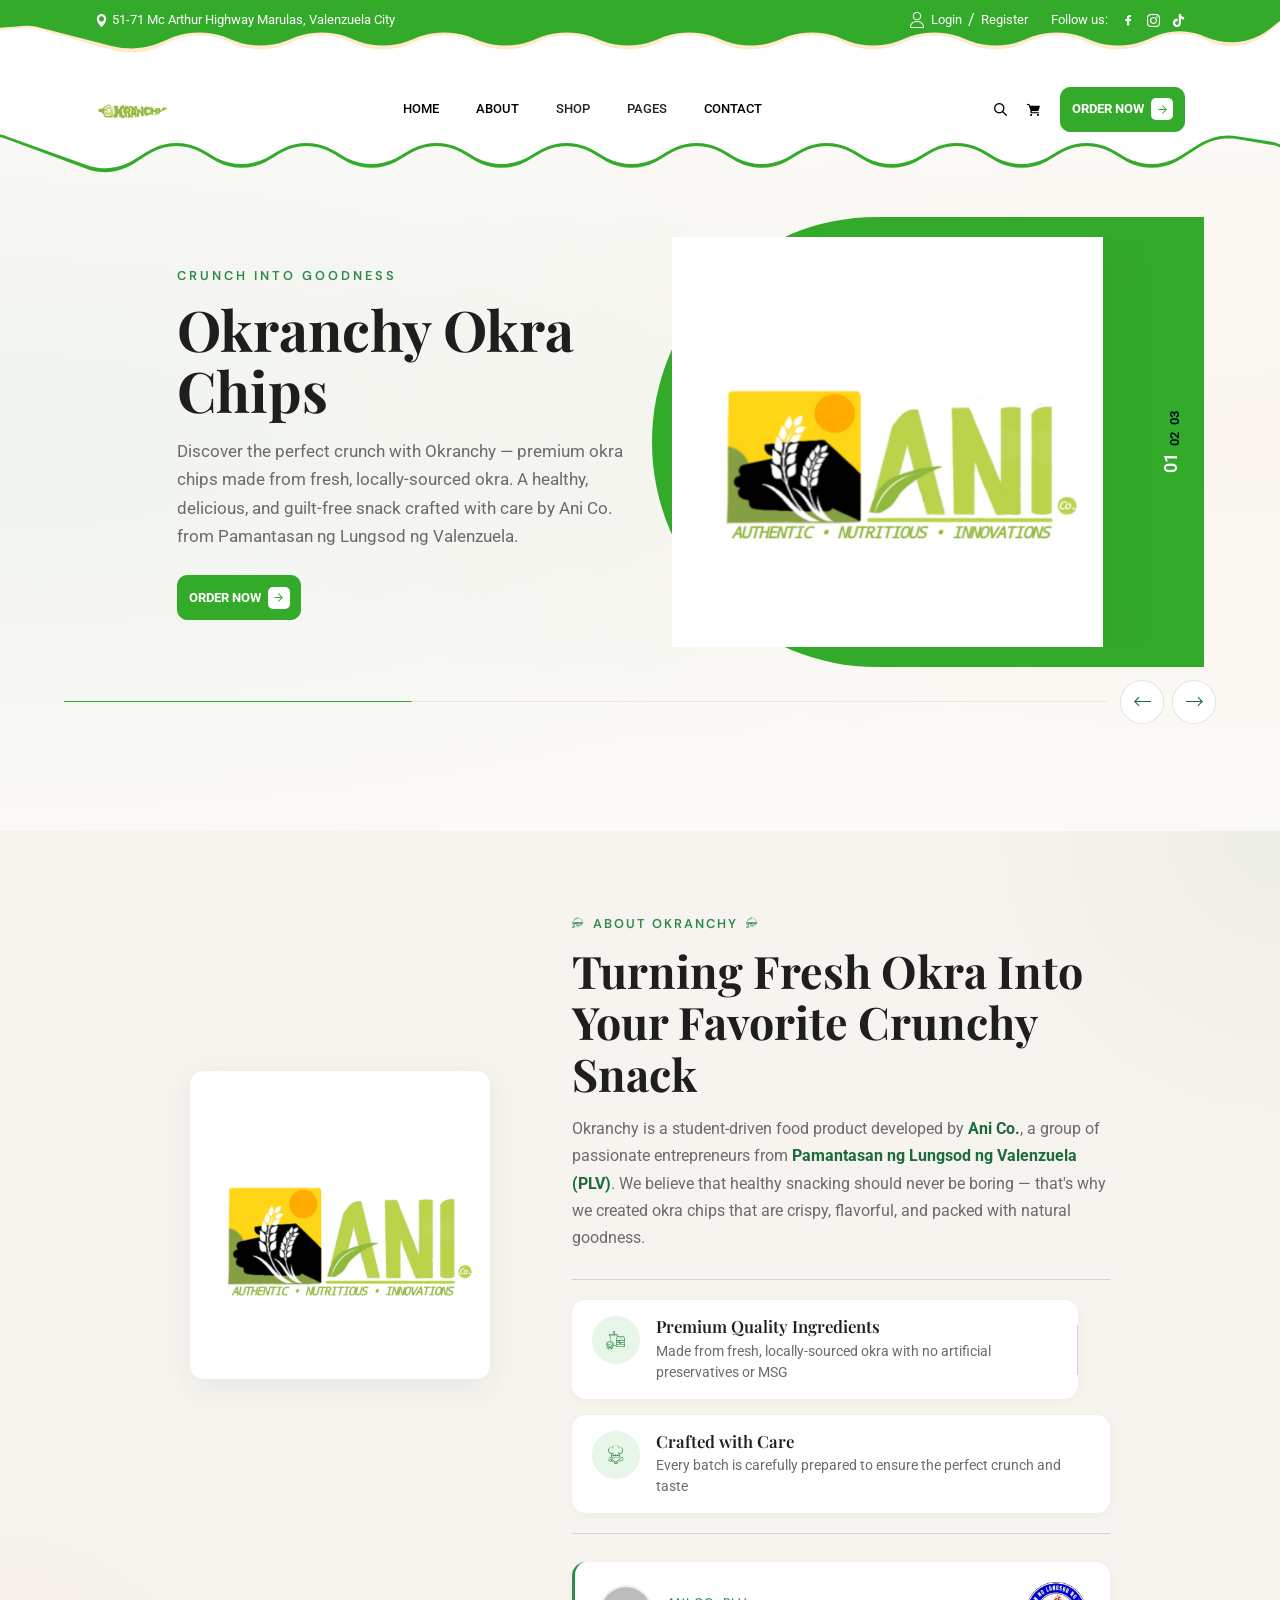
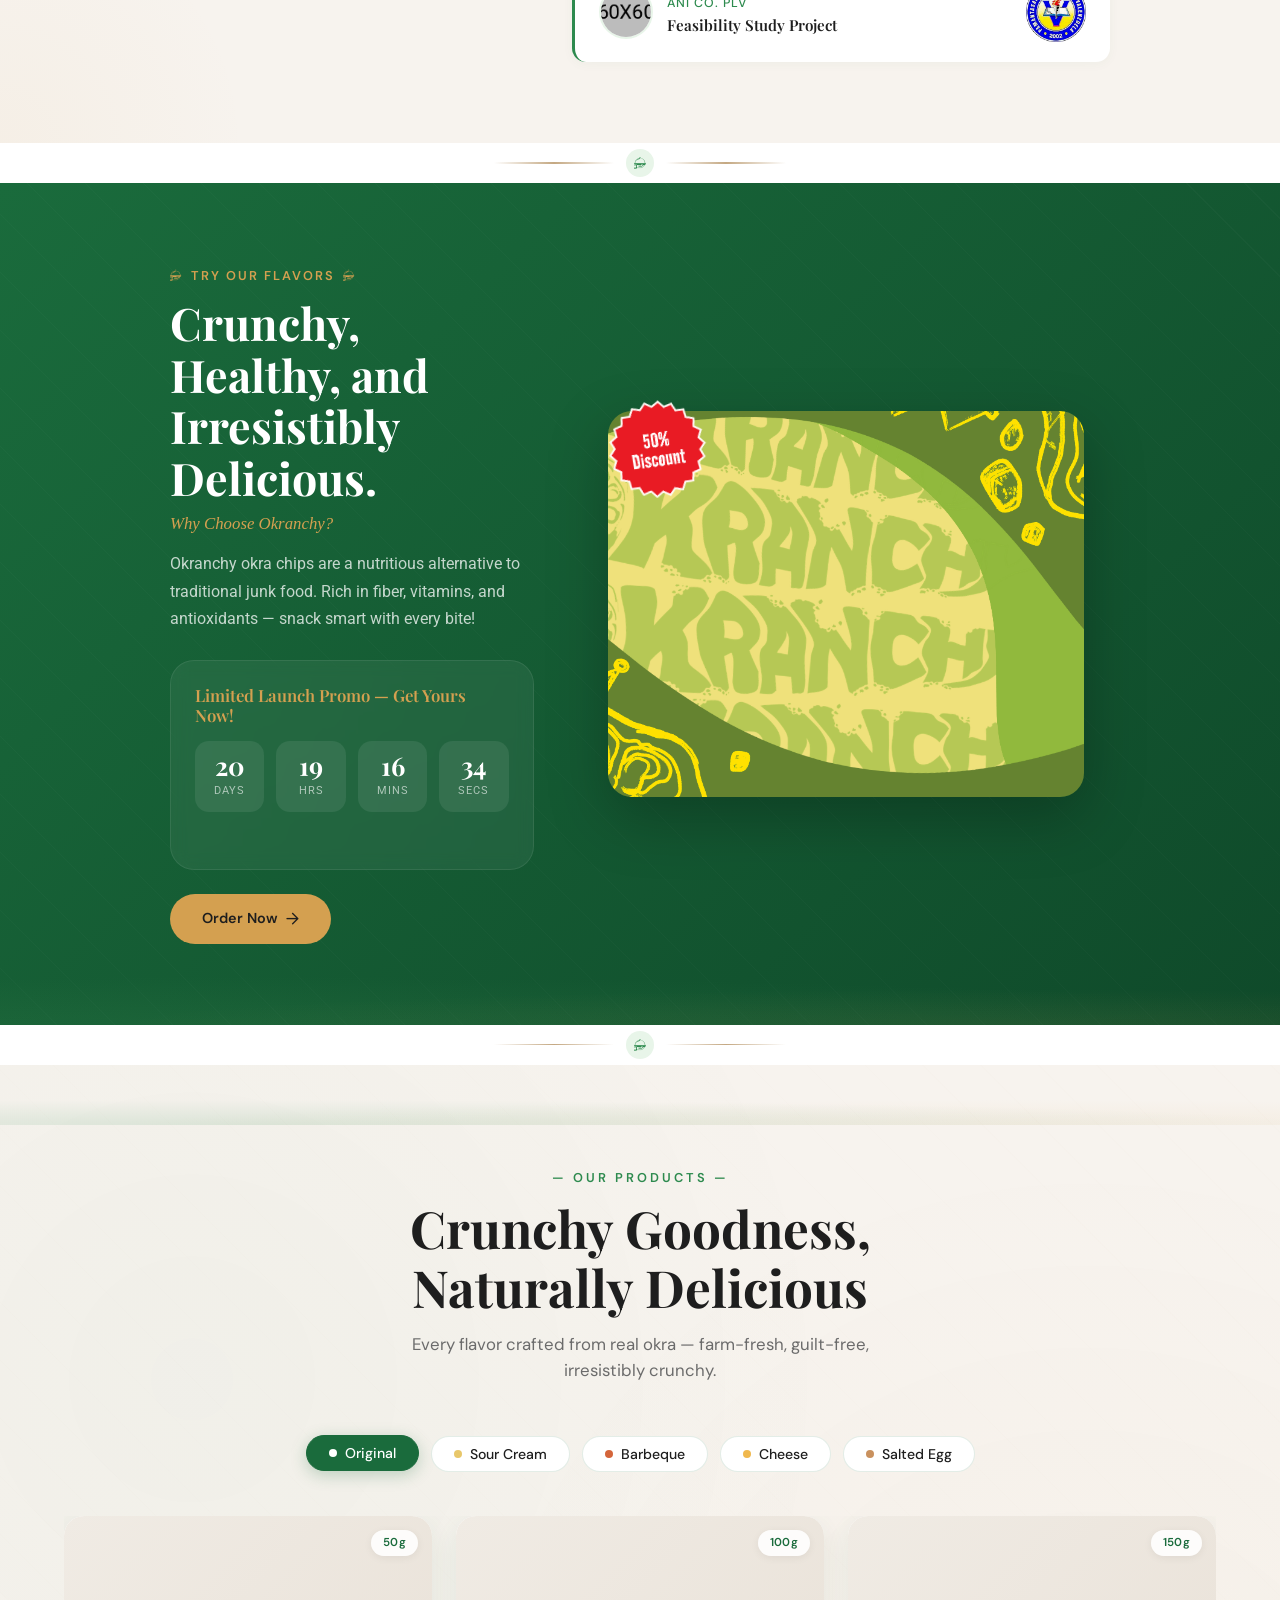
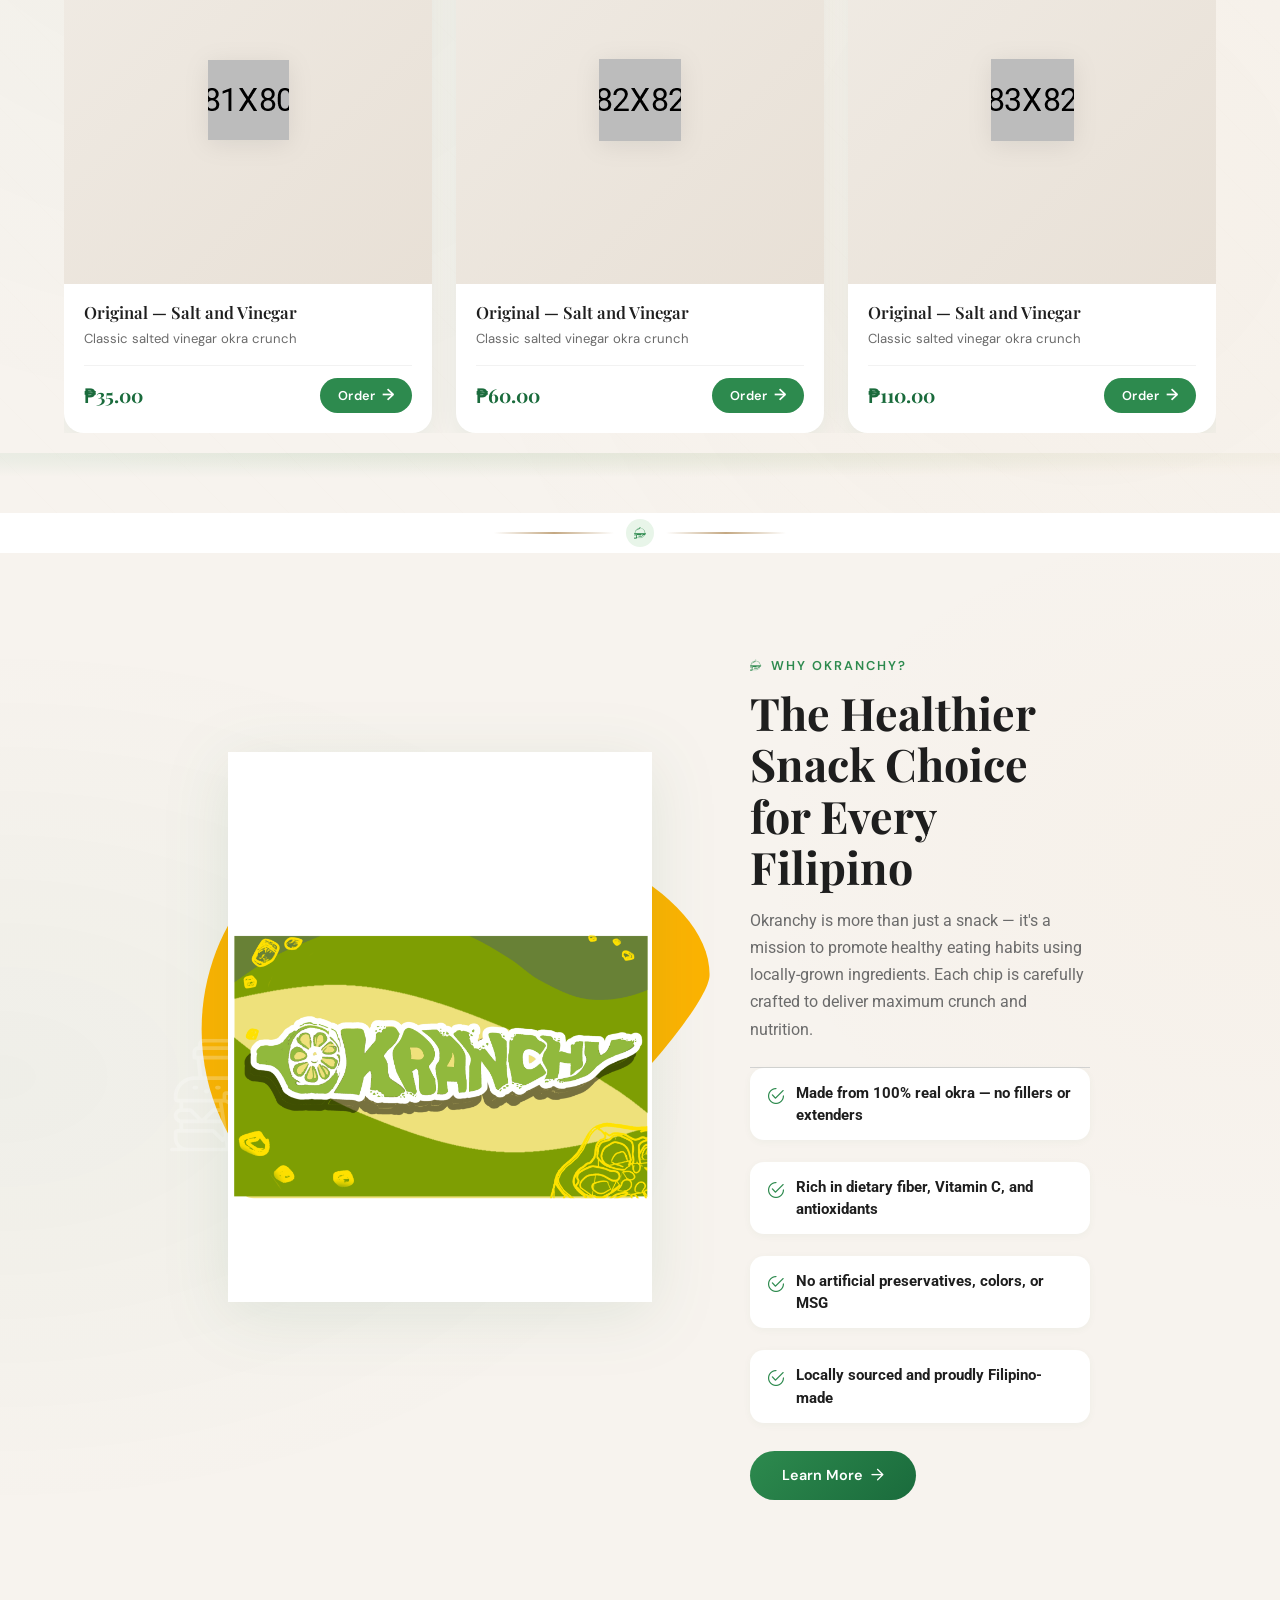
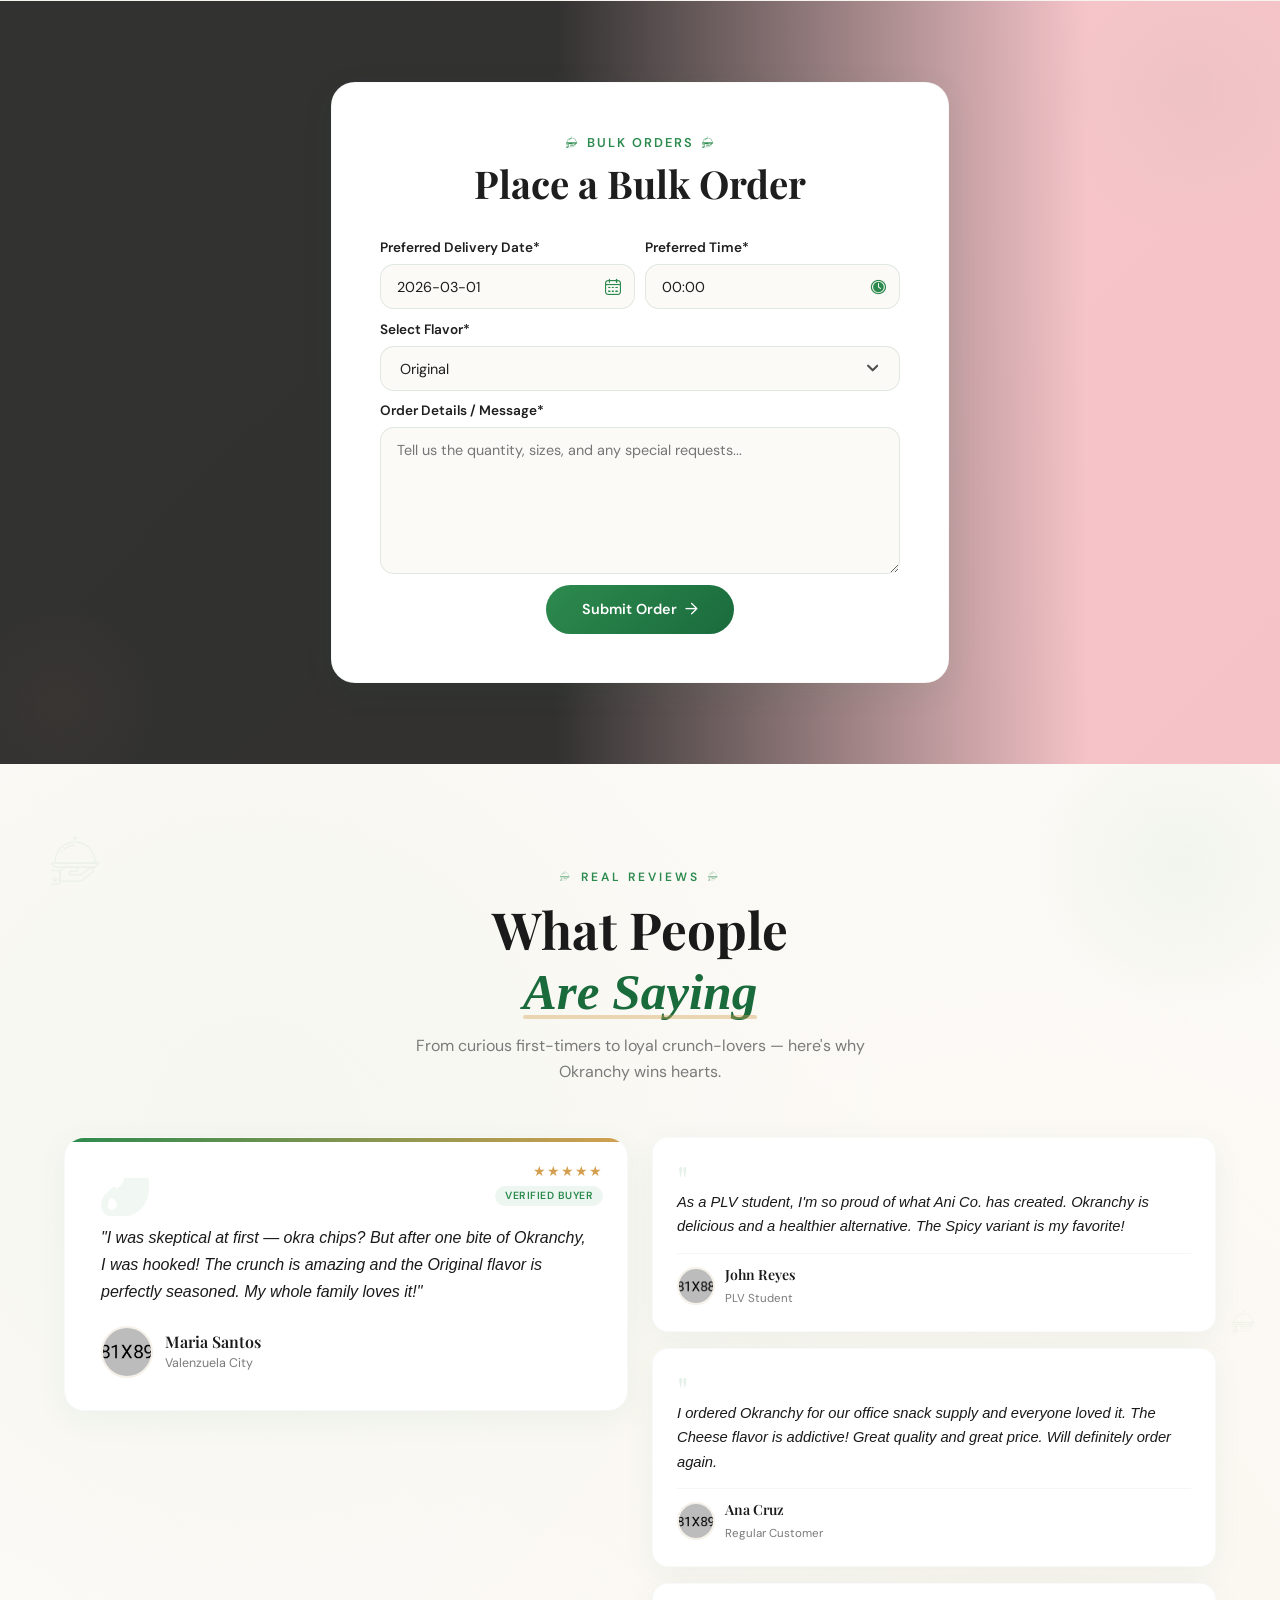
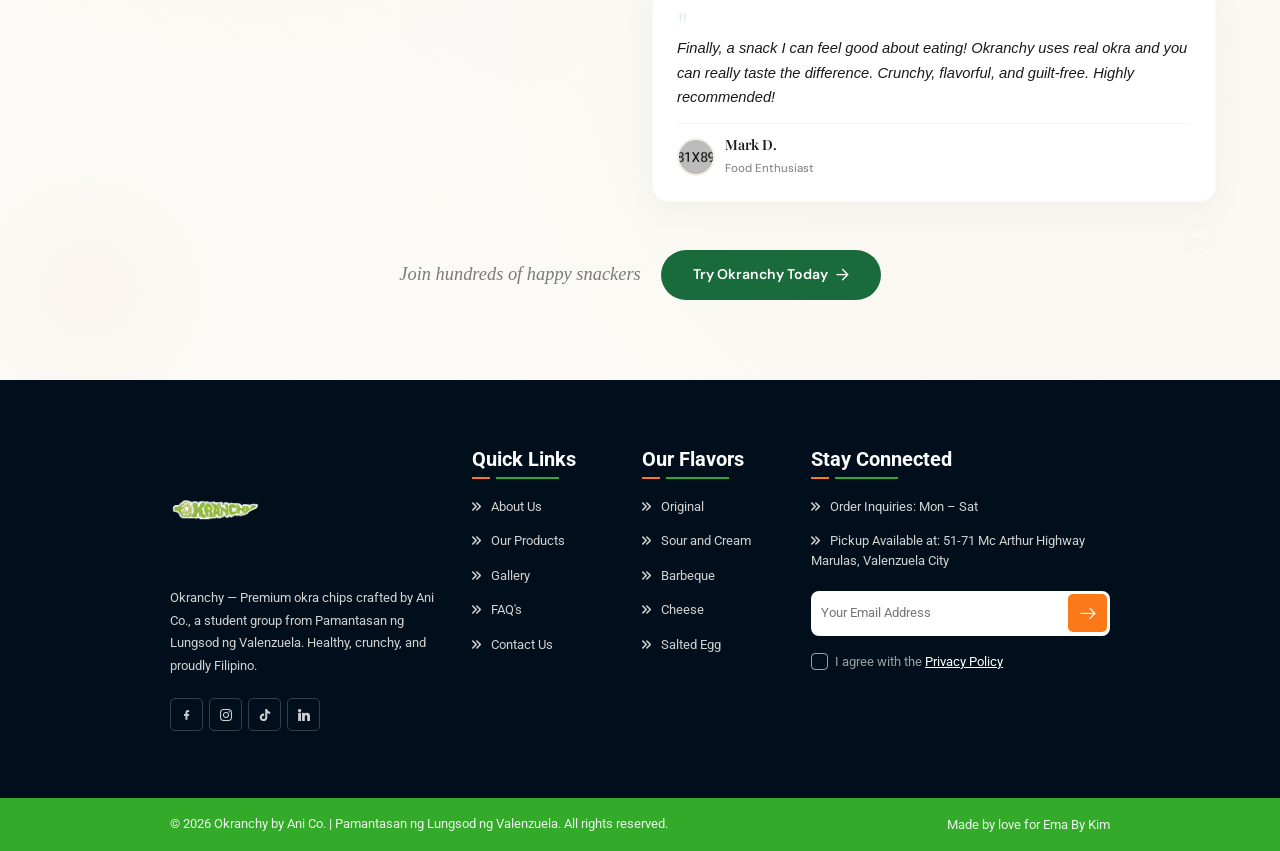
==== commit 8c261e79: "Redesign testimonials section with editorial layout, add favicon, adjust header height and logo sizi" ====
--- a/index.html
+++ b/index.html
@@ -5,7 +5,9 @@
     <meta charset="UTF-8">
     <meta name="viewport" content="width=device-width, initial-scale=1.0">
     <title>Okranchy - Crunchy Okra Chips</title>
-
+    <link rel="icon" type="image/png" href="assets/img/okranchy.png">
+
+    <!-- base href to prevent file:// origin errors -->
     <!-- libraries CSS -->
     <link rel="stylesheet" href="assets/icon/flaticon_restics.css">
     <link rel="stylesheet" href="assets/vendor/bootstrap/bootstrap.min.css">
@@ -24,9 +26,9 @@
     <link href="https://fonts.googleapis.com/css2?family=DM+Sans:opsz,wght@9..40,300;9..40,400;9..40,500;9..40,600;9..40,700&family=Playfair+Display:ital,wght@0,400;0,500;0,600;0,700;0,800;1,400;1,500&display=swap" rel="stylesheet">
 
     <style>
-        /* Make logo smaller to fit header and footer */
+        /* Make logo bigger */
         .logo-container .logo {
-            max-height: 80px;
+            max-height: 100px;
             width: auto;
         }
         .ul-sidebar-header-logo .logo {
@@ -41,6 +43,44 @@
         .signature {
             max-width: 60px;
             height: auto;
+        }
+
+        /* Fix about section image overlap on mobile — stack images vertically and center */
+        @media (max-width: 767px) {
+            .trop-img-shift-up .ul-about-imgs {
+                text-align: center;
+                margin-bottom: 24px;
+            }
+            .trop-img-shift-up .ul-about-imgs img:last-child {
+                margin-top: 16px !important;
+                margin-left: auto !important;
+                margin-right: auto;
+                max-width: 160px !important;
+                border-width: 3px !important;
+                position: relative !important;
+                display: block;
+            }
+            .trop-img-shift-up .ul-about-imgs .vector-img {
+                text-align: center;
+            }
+            .trop-img-shift-up .ul-about-imgs .vector-img img {
+                width: 100%;
+                max-width: 360px;
+            }
+        }
+
+        /* Responsive banner padding — header-bottom is absolute, needs clearance */
+        @media (max-width: 767px) {
+            .ul-banner {
+                padding-top: 110px !important;
+                padding-bottom: 60px;
+            }
+        }
+        @media (max-width: 480px) {
+            .ul-banner {
+                padding-top: 100px !important;
+                padding-bottom: 40px;
+            }
         }
 
         /* ============================================
@@ -502,7 +542,7 @@
 
     <main>
         <!-- BANNER SECTION START -->
-        <section class="ul-banner" style="background:var(--trop-cream-light);padding:80px 0;position:relative;overflow:hidden;">
+        <section class="ul-banner" style="background:var(--trop-cream-light);padding:140px 0 80px;position:relative;overflow:hidden;">
             <!-- leaf gradient overlay -->
             <div style="position:absolute;inset:0;pointer-events:none;z-index:0;background:radial-gradient(ellipse 140% 80% at 0% 50%, rgba(45,138,78,0.06) 0%, transparent 70%),radial-gradient(ellipse 120% 70% at 100% 50%, rgba(212,160,80,0.05) 0%, transparent 70%);"></div>
             <!-- top -->
@@ -566,17 +606,17 @@
                                 <div class="swiper-wrapper">
                                     <!-- single slide -->
                                     <div class="swiper-slide">
-                                        <img src="assets/img/testimonial-okranchy2.png" alt="Okranchy Okra Chips" style="max-width:100%;height:auto;filter:drop-shadow(0 8px 24px rgba(26,107,60,0.12));">
+                                        <img src="assets/img/anico.png" alt="Okranchy Okra Chips" style="max-width:100%;height:auto;filter:drop-shadow(0 8px 24px rgba(26,107,60,0.12));">
                                     </div>
 
                                     <!-- single slide -->
                                     <div class="swiper-slide">
-                                        <img src="assets/img/testimonial-okranchy2.png" alt="Okranchy Okra Chips" style="max-width:100%;height:auto;filter:drop-shadow(0 8px 24px rgba(26,107,60,0.12));">
+                                        <img src="assets/img/okranchy.png" alt="Okranchy Okra Chips" style="max-width:100%;height:auto;filter:drop-shadow(0 8px 24px rgba(26,107,60,0.12));">
                                     </div>
 
                                     <!-- single slide -->
                                     <div class="swiper-slide">
-                                        <img src="assets/img/testimonial-okranchy2.png" alt="Okranchy Okra Chips" style="max-width:100%;height:auto;filter:drop-shadow(0 8px 24px rgba(26,107,60,0.12));">
+                                        <img src="assets/img/okranchy2.png" alt="Okranchy Okra Chips" style="max-width:100%;height:auto;filter:drop-shadow(0 8px 24px rgba(26,107,60,0.12));">
                                     </div>
                                 </div>
                             </div>
@@ -608,10 +648,7 @@
                 <div class="row row-cols-xxl-2 row-cols-1 align-items-center gy-4">
                     <div class="col-xl-5 col-lg-4 col-md-5 col trop-img-shift-up">
                         <div class="ul-about-imgs">
-                            <div class="vector-img" style="border-radius:var(--trop-radius);overflow:hidden;box-shadow:0 12px 40px rgba(26,107,60,0.10);">
-                                <img src="assets/img/about-img-1.jpg" alt="Fresh Okra" style="width:100%;height:auto;display:block;">
-                            </div>
-                            <img src="assets/img/about-img-2.jpg" alt="Okranchy Production" style="border-radius:var(--trop-radius-sm);box-shadow:0 8px 28px rgba(26,107,60,0.08);max-width:220px;margin-top:-60px;margin-left:20px;border:4px solid var(--trop-white);">
+                            <img src="assets/img/anico.png" alt="Okranchy Production" style="border-radius:var(--trop-radius-sm);box-shadow:0 8px 28px rgba(26,107,60,0.08);max-width:300px;margin-top:-60px;margin-left:20px;border:4px solid var(--trop-white);">
                         </div>
                     </div>
 
@@ -704,8 +741,7 @@
                     <!-- image -->
                     <div class="col-md-7">
                         <div class="ul-discount-img" style="position:relative;text-align:center;">
-                            <img src="assets/img/discount-img.jpg" alt="Okranchy Chips" class="main-img" style="max-width:90%;height:auto;border-radius:var(--trop-radius);box-shadow:0 20px 60px rgba(0,0,0,0.25);">
-                            <img src="assets/img/discount-product-img.png" alt="Okranchy Product" class="ul-discount-product-img" style="position:absolute;bottom:-20px;right:10%;max-width:200px;filter:drop-shadow(0 12px 32px rgba(0,0,0,0.2));">
+                            <img src="assets/img/okranchy.png" alt="Okranchy Chips" class="main-img" style="max-width:90%;height:auto;border-radius:var(--trop-radius);box-shadow:0 20px 60px rgba(0,0,0,0.25);">
                             <img src="assets/img/discount-sticker.png" alt="Promo Sticker" class="discount-sticker" style="position:absolute;top:-10px;left:5%;max-width:100px;transform:rotate(-8deg);">
                         </div>
                     </div>
@@ -1161,8 +1197,7 @@
                     <div class="col-xl-7 col-lg-6">
                         <div class="ul-specialities-img" style="position:relative;text-align:center;padding:20px;">
                             <img src="assets/img/speciality-img-bg.svg" alt="Background Shape" class="bg-shape" style="max-width:100%;height:auto;">
-                            <img src="assets/img/specialities-img.png" alt="Okranchy Special" class="main-img" style="position:relative;max-width:85%;height:auto;margin-top:-20%;filter:drop-shadow(0 12px 32px rgba(26,107,60,0.10));">
-                            <img src="assets/img/banner-vector-2.png" alt="vector" class="vector" style="position:absolute;bottom:10%;right:5%;max-width:80px;opacity:0.6;">
+                            <img src="assets/img/okranchy2.png" alt="Okranchy Special" class="main-img" style="position:relative;max-width:85%;height:auto;margin-top:-20%;filter:drop-shadow(0 12px 32px rgba(26,107,60,0.10));">
                         </div>
                     </div>
 
@@ -1253,98 +1288,101 @@
         <!-- BOOKING / ORDER SECTION END -->
 
 
-        <!-- TESTIMONIAL SECTION START -->
-        <section class="ul-testimonial" style="background:var(--trop-cream-light);position:relative;overflow:hidden;">
-            <!-- leaf decorative elements -->
-            <div style="position:absolute;top:0;right:0;width:280px;height:280px;pointer-events:none;background:radial-gradient(circle at 100% 0%, rgba(45,138,78,0.04) 0%, transparent 70%);"></div>
-            <div style="position:absolute;bottom:0;left:0;width:200px;height:200px;pointer-events:none;background:radial-gradient(circle at 0% 100%, rgba(212,160,80,0.04) 0%, transparent 70%);"></div>
-            <div class="overflow-hidden ul-section-spacing" style="position:relative;z-index:1;">
-                <div class="ul-container">
-                    <div class="row align-items-center gy-4">
-                        <!-- img -->
-                        <div class="col-md-5">
-                            <div class="ul-testimonial-img wow animate__fadeInUp" style="text-align:center;padding:20px;">
-                                <img src="assets/img/testimonial-img.png" alt="Happy Customers" class="main-img" style="max-width:90%;height:auto;border-radius:var(--trop-radius);box-shadow:0 16px 48px rgba(26,107,60,0.08);">
-                            </div>
-                        </div>
-
-                        <!-- testimonial slider -->
-                        <div class="col-md-7">
-                            <div class="ul-testimonial-txt wow animate__fadeInUp">
-                                <div class="ul-section-heading">
+        <!-- TESTIMONIAL SECTION START — Editorial / Organic redesign with deep scroll animation -->
+        <section class="okr-testi-editorial" id="okr-testimonials">
+            <!-- Atmospheric background layers -->
+            <div class="okr-testi-atmos" aria-hidden="true"></div>
+            <div class="okr-testi-glow-1" aria-hidden="true"></div>
+            <div class="okr-testi-glow-2" aria-hidden="true"></div>
+            <!-- Decorative floating botanicals -->
+            <div class="okr-testi-botanical okr-testi-botanical--1" aria-hidden="true"><i class="flaticon-tray"></i></div>
+            <div class="okr-testi-botanical okr-testi-botanical--2" aria-hidden="true"><i class="flaticon-tray"></i></div>
+            <div class="okr-testi-botanical okr-testi-botanical--3" aria-hidden="true"><i class="flaticon-tray"></i></div>
+
+            <div class="okr-testi-inner">
+                <div class="okr-testi-container">
+                    <!-- HEADER — editorial headline -->
+                    <div class="okr-testi-header okr-fade-up" data-delay="0">
+                        <span class="okr-testi-eyebrow"><i class="flaticon-tray" style="font-size:0.6rem;opacity:0.5;"></i> Real Reviews <i class="flaticon-tray" style="font-size:0.6rem;opacity:0.5;"></i></span>
+                        <h2 class="okr-testi-headline">
+                            <span class="okr-headline-line">What People</span>
+                            <span class="okr-headline-line okr-headline-accent">Are Saying</span>
+                        </h2>
+                        <p class="okr-testi-subhead">From curious first-timers to loyal crunch-lovers — here's why Okranchy wins hearts.</p>
+                    </div>
+
+                    <!-- GRID: editorial layout with feature quote + stacked cards -->
+                    <div class="okr-testi-grid">
+                        <!-- Hero testimonial — large bold callout card -->
+                        <div class="okr-testi-hero okr-fade-up" data-delay="0.1">
+                            <div class="okr-testi-hero-card">
+                                <div class="okr-testi-hero-quote-mark" aria-hidden="true">
+                                    <svg width="60" height="48" viewBox="0 0 60 48" fill="none"><path d="M13.714 48C5.714 48 0 42.286 0 34.286c0-9.143 6.857-18.286 17.143-24L21.714 16C12.571 21.714 8.571 28 8.571 34.857c0 3.429 2.286 5.143 4.571 5.143 3.429 0 6.857-2.857 6.857-6.857 0-4-3.429-7.429-8.571-7.429l1.714-9.714c9.714-2.857 16-9.714 16-18.286V0H60v14.857C60 32 45.143 48 30.286 48h-16.57z" fill="currentColor"/></svg>
+                                </div>
+                                <div class="okr-testi-hero-content">
+                                    <p class="okr-testi-hero-text">"I was skeptical at first — okra chips? But after one bite of Okranchy, I was hooked! The crunch is amazing and the Original flavor is perfectly seasoned. My whole family loves it!"</p>
+                                    <div class="okr-testi-hero-author">
+                                        <div class="okr-testi-hero-avatar">
+                                            <img src="assets/img/reviewer-1.png" alt="Maria Santos">
+                                        </div>
+                                        <div class="okr-testi-hero-info">
+                                            <strong class="okr-testi-hero-name">Maria Santos</strong>
+                                            <span class="okr-testi-hero-role">Valenzuela City</span>
+                                        </div>
+                                    </div>
+                                </div>
+                                <div class="okr-testi-hero-badge">
+                                    <span class="okr-testi-stars">★★★★★</span>
+                                    <span class="okr-testi-badge-label">Verified Buyer</span>
+                                </div>
+                            </div>
+                        </div>
+
+                        <!-- Stacked secondary testimonials (2-col) -->
+                        <div class="okr-testi-stack">
+                            <!-- Card 1 -->
+                            <div class="okr-testi-card okr-fade-up" data-delay="0.2">
+                                <span class="okr-testi-card-quote">"</span>
+                                <p class="okr-testi-card-text">As a PLV student, I'm so proud of what Ani Co. has created. Okranchy is delicious and a healthier alternative. The Spicy variant is my favorite!</p>
+                                <div class="okr-testi-card-author">
+                                    <img src="assets/img/reviewer-2.png" alt="John Reyes" class="okr-testi-card-avatar">
                                     <div>
-                                        <span style="display:inline-flex;align-items:center;gap:8px;font-family:'DM Sans',sans-serif;font-size:0.8rem;font-weight:600;letter-spacing:2px;text-transform:uppercase;color:var(--trop-green);margin-bottom:8px;"><i class="flaticon-tray" style="font-size:0.7rem;"></i> Testimonials <i class="flaticon-tray" style="font-size:0.7rem;"></i></span>
-                                        <h2 style="font-family:'Playfair Display',serif;font-size:clamp(1.6rem,3vw,2.4rem);font-weight:700;color:var(--trop-text);margin:0 0 24px;">What Our Customers Say About Okranchy</h2>
-                                    </div>
-                                </div>
-                                <div class="ul-testimonial-slider swiper" style="background:var(--trop-white);border-radius:var(--trop-radius);padding:40px 36px;box-shadow:var(--trop-shadow);border:1px solid rgba(26,107,60,0.04);">
-                                    <div class="swiper-wrapper">
-                                        <!-- single slide -->
-                                        <div class="swiper-slide">
-                                            <div class="ul-testimony">
-                                                <span class="icon" style="display:block;margin-bottom:16px;"><i class="flaticon-straight-quotes" style="font-size:1.8rem;color:var(--trop-green);opacity:0.3;"></i></span>
-                                                <p class="ul-testimony-txt" style="font-size:1rem;color:var(--trop-text-light);line-height:1.8;font-style:italic;margin:0;">I was skeptical at first — okra chips? But after one bite of Okranchy, I was hooked! The crunch is amazing and the Original flavor is perfectly seasoned. My whole family loves it!</p>
-                                            </div>
-                                        </div>
-
-                                        <!-- single slide -->
-                                        <div class="swiper-slide">
-                                            <div class="ul-testimony">
-                                                <span class="icon" style="display:block;margin-bottom:16px;"><i class="flaticon-straight-quotes" style="font-size:1.8rem;color:var(--trop-green);opacity:0.3;"></i></span>
-                                                <p class="ul-testimony-txt" style="font-size:1rem;color:var(--trop-text-light);line-height:1.8;font-style:italic;margin:0;">As a PLV student, I'm so proud of what Ani Co. has created. Okranchy is not only delicious but it's also a healthier alternative to chips. The Spicy variant is my favorite!</p>
-                                            </div>
-                                        </div>
-
-                                        <!-- single slide -->
-                                        <div class="swiper-slide">
-                                            <div class="ul-testimony">
-                                                <span class="icon" style="display:block;margin-bottom:16px;"><i class="flaticon-straight-quotes" style="font-size:1.8rem;color:var(--trop-green);opacity:0.3;"></i></span>
-                                                <p class="ul-testimony-txt" style="font-size:1rem;color:var(--trop-text-light);line-height:1.8;font-style:italic;margin:0;">I ordered Okranchy for our office snack supply and everyone loved it. The Cheese flavor is addictive! Great quality and great price. Will definitely order again.</p>
-                                            </div>
-                                        </div>
-
-                                        <!-- single slide -->
-                                        <div class="swiper-slide">
-                                            <div class="ul-testimony">
-                                                <span class="icon" style="display:block;margin-bottom:16px;"><i class="flaticon-straight-quotes" style="font-size:1.8rem;color:var(--trop-green);opacity:0.3;"></i></span>
-                                                <p class="ul-testimony-txt" style="font-size:1rem;color:var(--trop-text-light);line-height:1.8;font-style:italic;margin:0;">Finally, a snack I can feel good about eating! Okranchy uses real okra and you can really taste the difference. It's crunchy, flavorful, and guilt-free. Highly recommended!</p>
-                                            </div>
-                                        </div>
-                                    </div>
-                                </div>
-                                <div class="bottom" style="display:flex;align-items:center;gap:16px;margin-top:24px;">
-                                    <div class="ul-testimonial-reviewer-slider swiper" style="flex:1;max-width:240px;">
-                                        <div class="swiper-wrapper">
-                                            <div class="swiper-slide">
-                                                <div class="ul-testimonial-reviewer" style="text-align:center;">
-                                                    <img src="assets/img/reviewer-1.png" alt="Reviewer" class="reviewer-img" style="width:52px;height:52px;border-radius:50%;object-fit:cover;border:2px solid var(--trop-green-pale);">
-                                                </div>
-                                            </div>
-                                            <div class="swiper-slide">
-                                                <div class="ul-testimonial-reviewer" style="text-align:center;">
-                                                    <img src="assets/img/reviewer-2.png" alt="Reviewer" class="reviewer-img" style="width:52px;height:52px;border-radius:50%;object-fit:cover;border:2px solid var(--trop-green-pale);">
-                                                </div>
-                                            </div>
-                                            <div class="swiper-slide">
-                                                <div class="ul-testimonial-reviewer" style="text-align:center;">
-                                                    <img src="assets/img/reviewer-3.png" alt="Reviewer" class="reviewer-img" style="width:52px;height:52px;border-radius:50%;object-fit:cover;border:2px solid var(--trop-green-pale);">
-                                                </div>
-                                            </div>
-                                            <div class="swiper-slide">
-                                                <div class="ul-testimonial-reviewer" style="text-align:center;">
-                                                    <img src="assets/img/reviewer-1.png" alt="Reviewer" class="reviewer-img" style="width:52px;height:52px;border-radius:50%;object-fit:cover;border:2px solid var(--trop-green-pale);">
-                                                </div>
-                                            </div>
-                                        </div>
-                                    </div>
-                                    <span class="stroke" style="flex:1;height:1px;background:rgba(26,107,60,0.08);display:block;"></span>
-                                    <div class="ul-testimonial-slider-nav" style="display:flex;gap:8px;">
-                                        <button class="prev" style="width:40px;height:40px;border-radius:50%;border:1.5px solid rgba(26,107,60,0.12);background:var(--trop-white);color:var(--trop-green-dark);display:flex;align-items:center;justify-content:center;cursor:pointer;transition:all 0.3s;"><i class="flaticon-left-arrow"></i></button>
-                                        <button class="next" style="width:40px;height:40px;border-radius:50%;border:1.5px solid rgba(26,107,60,0.12);background:var(--trop-white);color:var(--trop-green-dark);display:flex;align-items:center;justify-content:center;cursor:pointer;transition:all 0.3s;"><i class="flaticon-right-arrow-3"></i></button>
-                                    </div>
-                                </div>
-                            </div>
-                        </div>
+                                        <strong class="okr-testi-card-name">John Reyes</strong>
+                                        <span class="okr-testi-card-role">PLV Student</span>
+                                    </div>
+                                </div>
+                            </div>
+                            <!-- Card 2 -->
+                            <div class="okr-testi-card okr-fade-up" data-delay="0.3">
+                                <span class="okr-testi-card-quote">"</span>
+                                <p class="okr-testi-card-text">I ordered Okranchy for our office snack supply and everyone loved it. The Cheese flavor is addictive! Great quality and great price. Will definitely order again.</p>
+                                <div class="okr-testi-card-author">
+                                    <img src="assets/img/reviewer-3.png" alt="Ana Cruz" class="okr-testi-card-avatar">
+                                    <div>
+                                        <strong class="okr-testi-card-name">Ana Cruz</strong>
+                                        <span class="okr-testi-card-role">Regular Customer</span>
+                                    </div>
+                                </div>
+                            </div>
+                            <!-- Card 3 -->
+                            <div class="okr-testi-card okr-fade-up" data-delay="0.4">
+                                <span class="okr-testi-card-quote">"</span>
+                                <p class="okr-testi-card-text">Finally, a snack I can feel good about eating! Okranchy uses real okra and you can really taste the difference. Crunchy, flavorful, and guilt-free. Highly recommended!</p>
+                                <div class="okr-testi-card-author">
+                                    <img src="assets/img/reviewer-1.png" alt="Mark D." class="okr-testi-card-avatar">
+                                    <div>
+                                        <strong class="okr-testi-card-name">Mark D.</strong>
+                                        <span class="okr-testi-card-role">Food Enthusiast</span>
+                                    </div>
+                                </div>
+                            </div>
+                        </div>
+                    </div>
+
+                    <!-- CTA banner at bottom -->
+                    <div class="okr-testi-cta okr-fade-up" data-delay="0.5">
+                        <span class="okr-testi-cta-text">Join hundreds of happy snackers</span>
+                        <a href="shop.html" class="okr-testi-cta-btn">Try Okranchy Today <i class="flaticon-right"></i></a>
                     </div>
                 </div>
             </div>
@@ -1360,7 +1398,7 @@
                 <div class="ul-footer-top-wrapper wow animate__fadeInUp">
                     <div class="ul-footer-about">
                         <a href="index.html"><img src="assets/img/logo-3.png" alt="Okranchy Logo"></a>
-                        <p class="ul-footer-about-txt">Okranchy — Premium okra chips crafted by Ani Co. a student group from Pamantasan ng Lungsod ng Valenzuela. Healthy, crunchy, and proudly Filipino.</p>
+                        <p class="ul-footer-about-txt">Okranchy — Premium okra chips crafted by Ani Co., a student group from Pamantasan ng Lungsod ng Valenzuela. Healthy, crunchy, and proudly Filipino.</p>
                         <div class="ul-footer-socials">
                             <a href="https://www.facebook.com/Okranchy" target="_blank" rel="noopener"><i class="flaticon-facebook"></i></a>
                             <a href="https://www.instagram.com/Okranchy" target="_blank" rel="noopener"><i class="flaticon-instagram"></i></a>
@@ -1446,6 +1484,7 @@
 
     <!-- custom JS -->
     <script src="assets/js/main.js"></script>
+    <script src="assets/js/cart.js"></script>
     <script src="assets/js/tab.js"></script>
     <script src="assets/js/countdown.js"></script>
 </body>
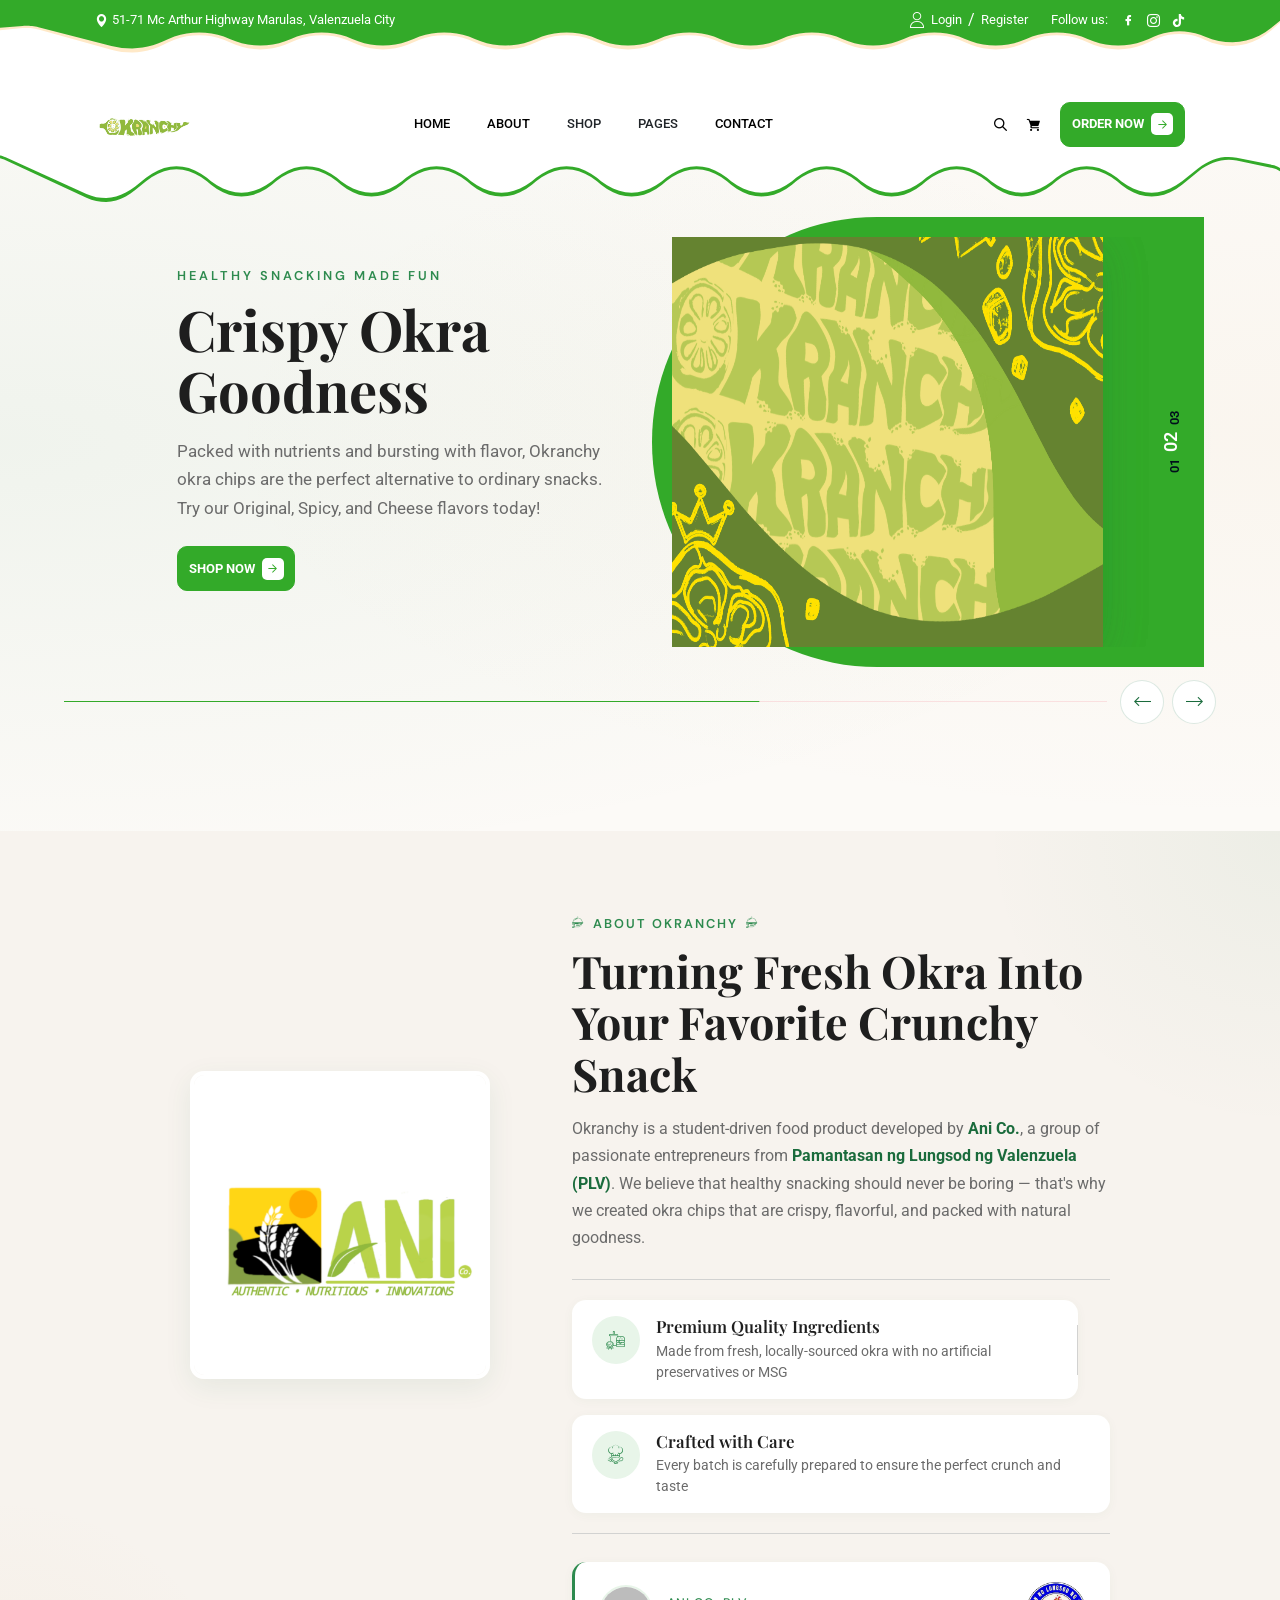
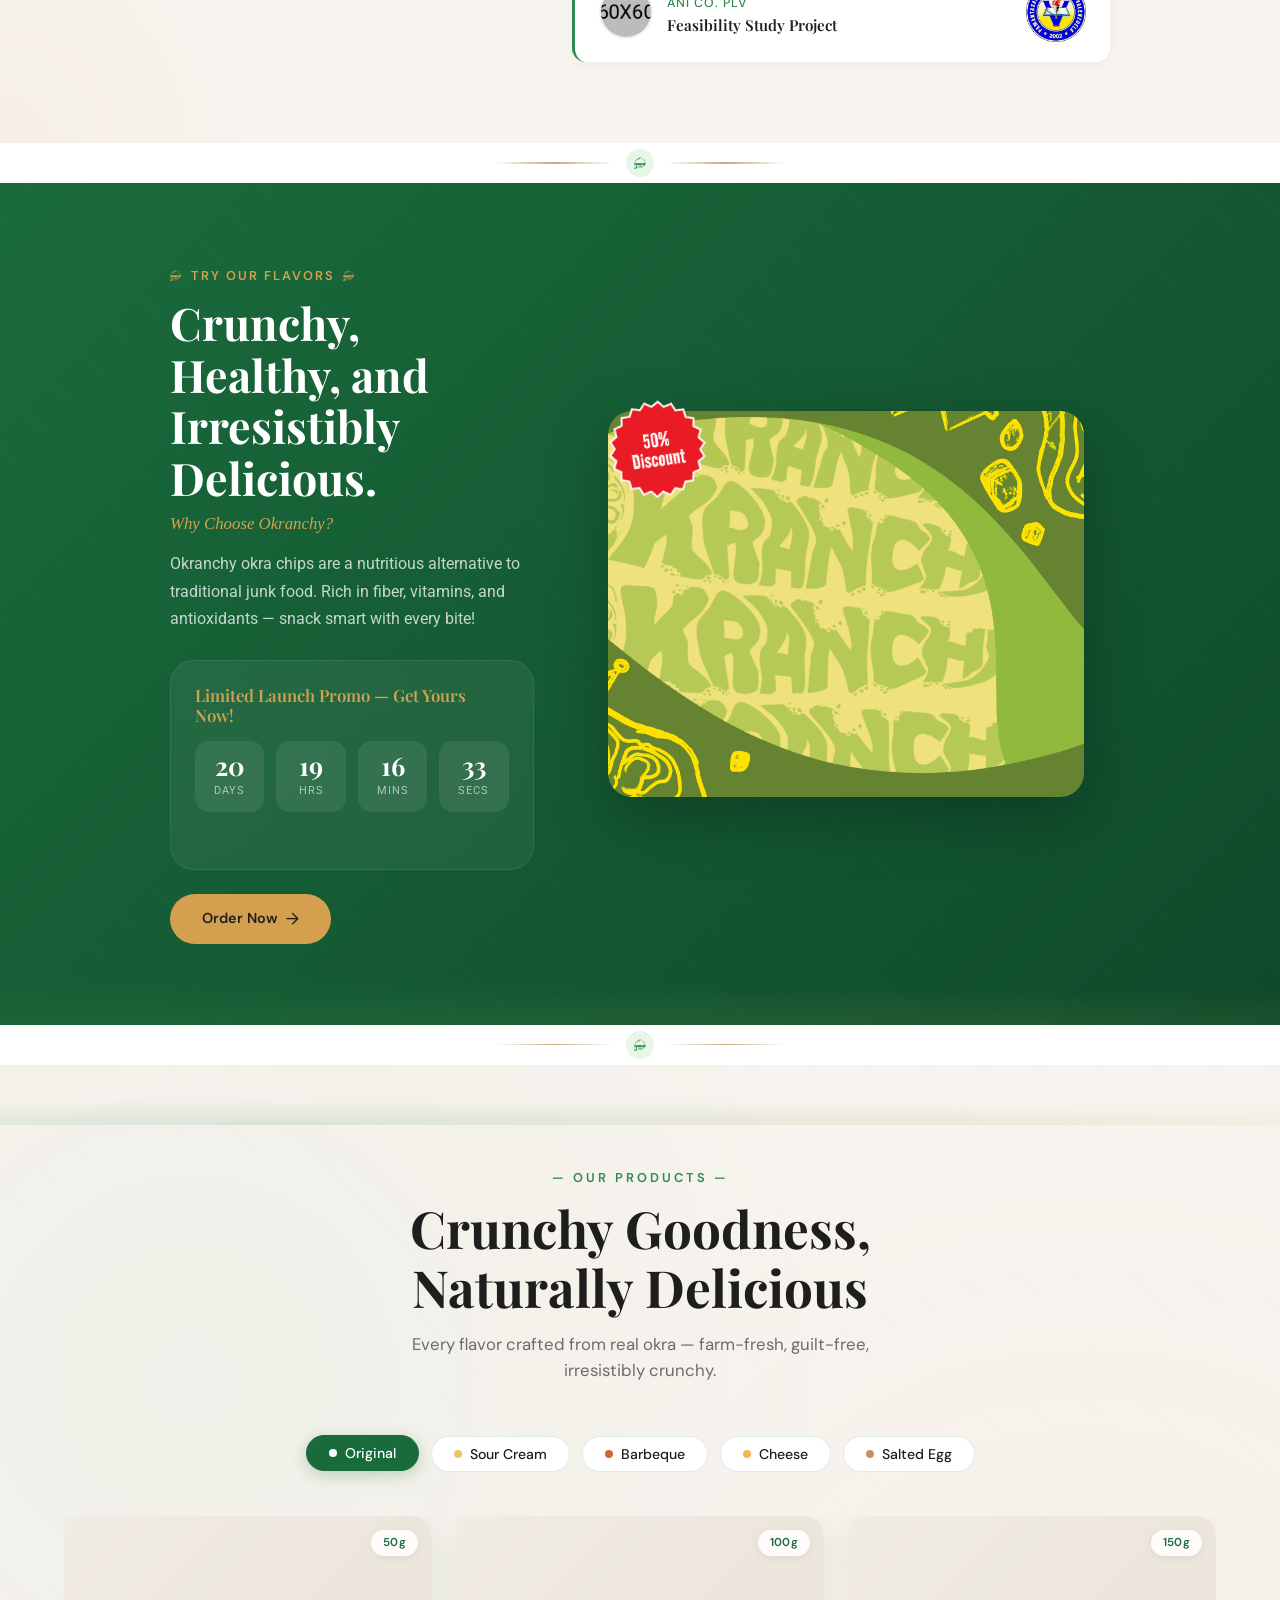
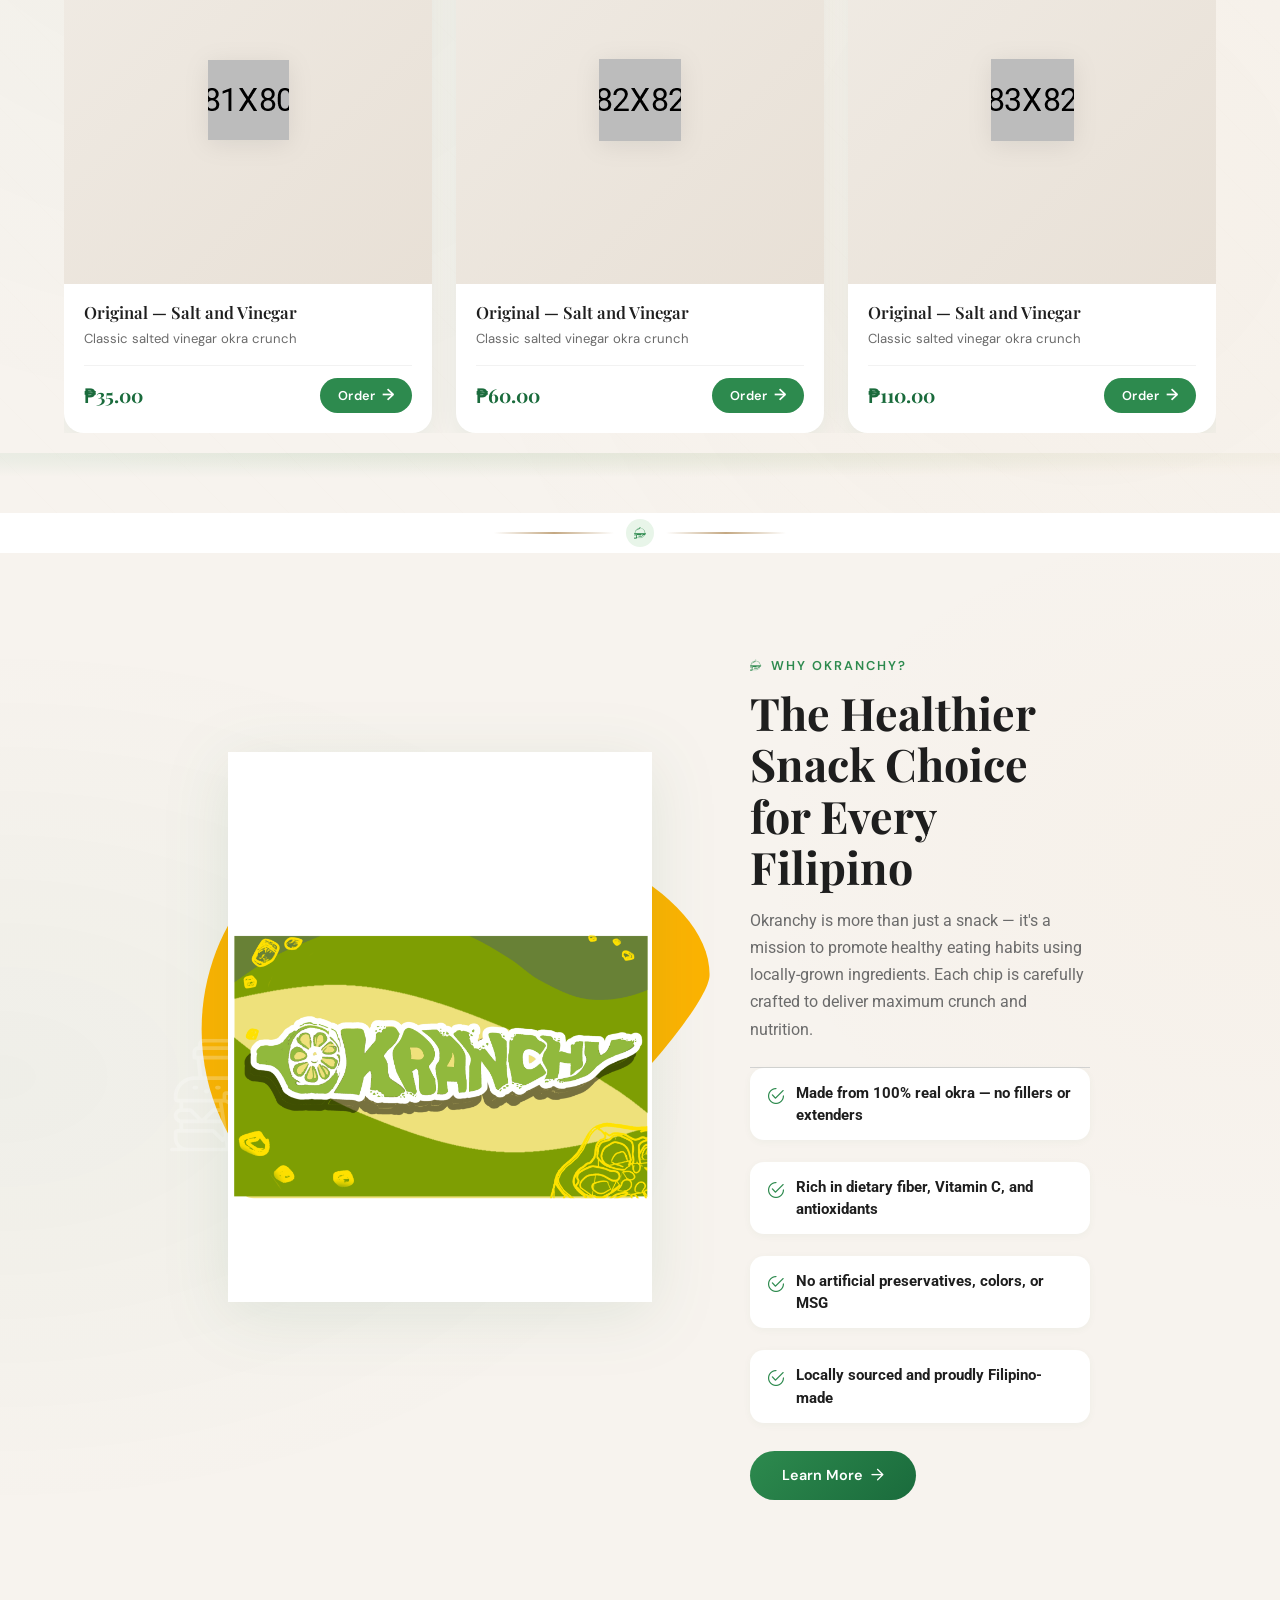
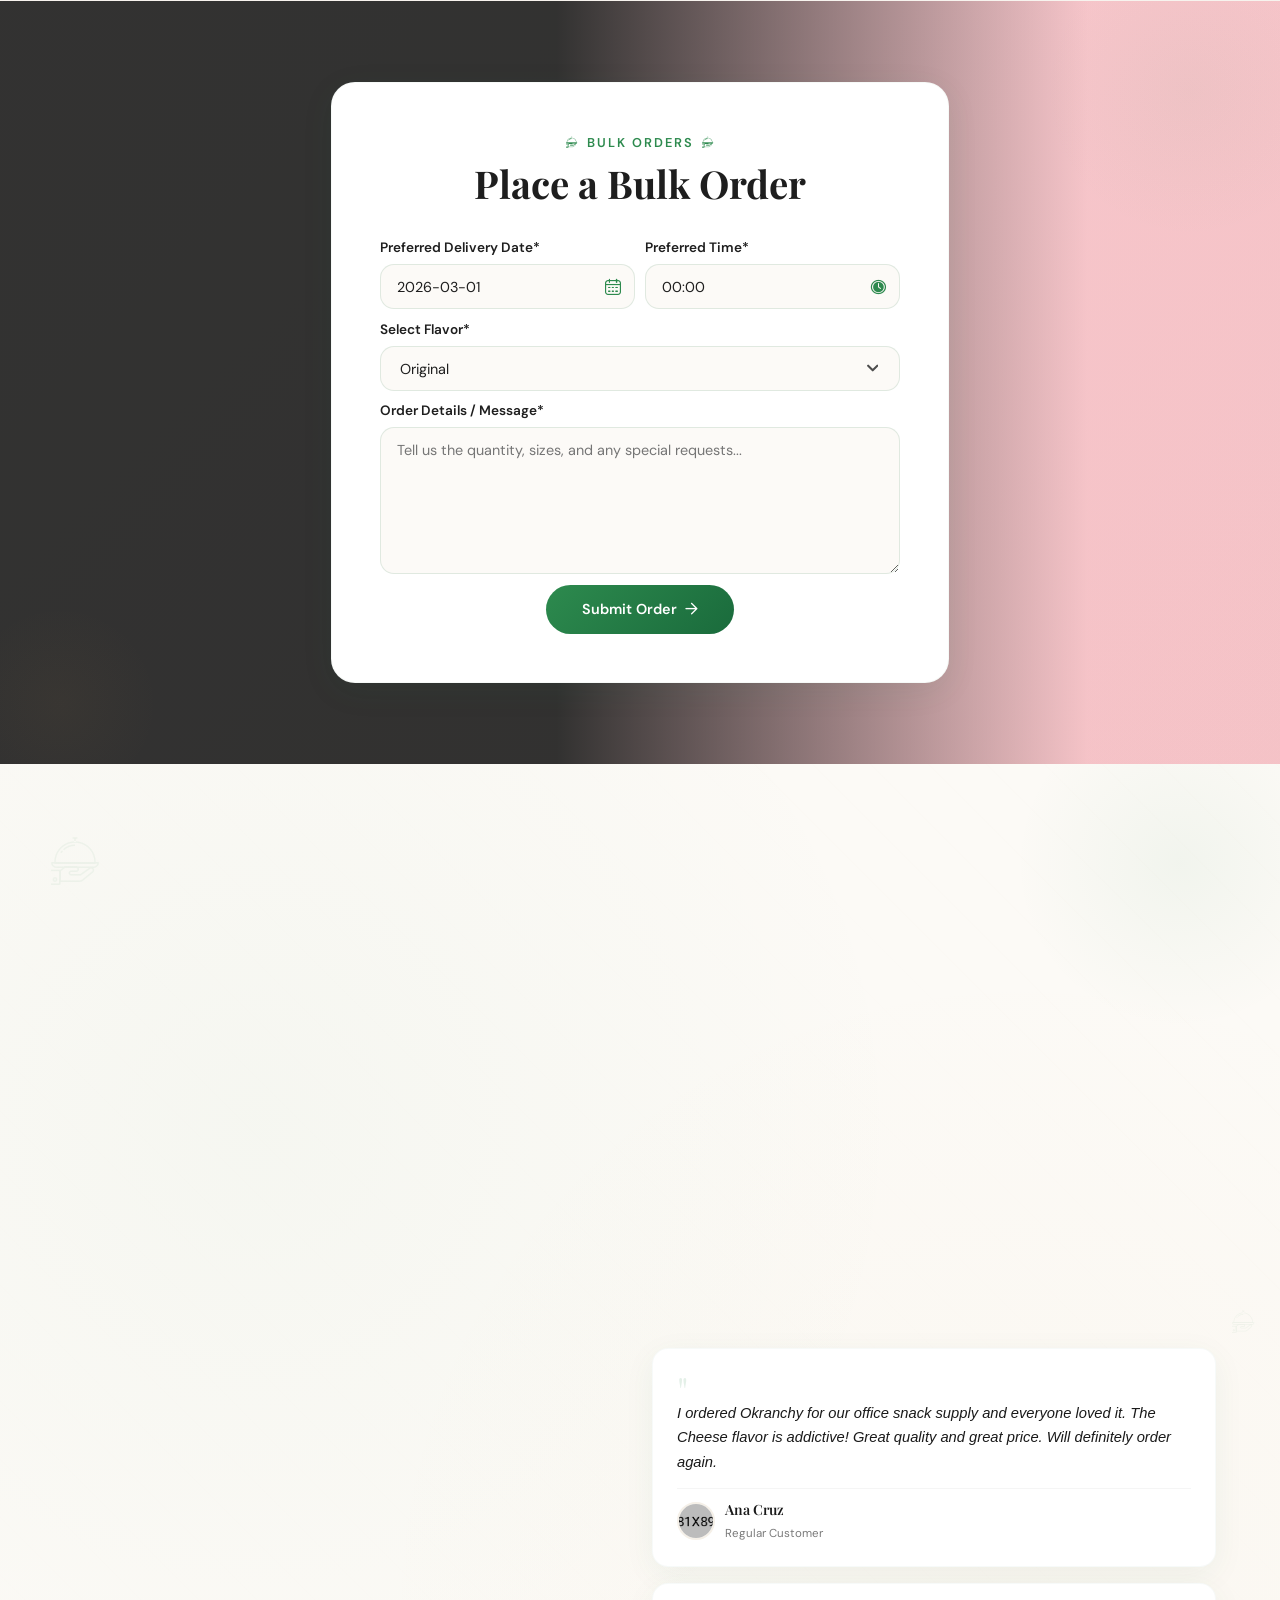
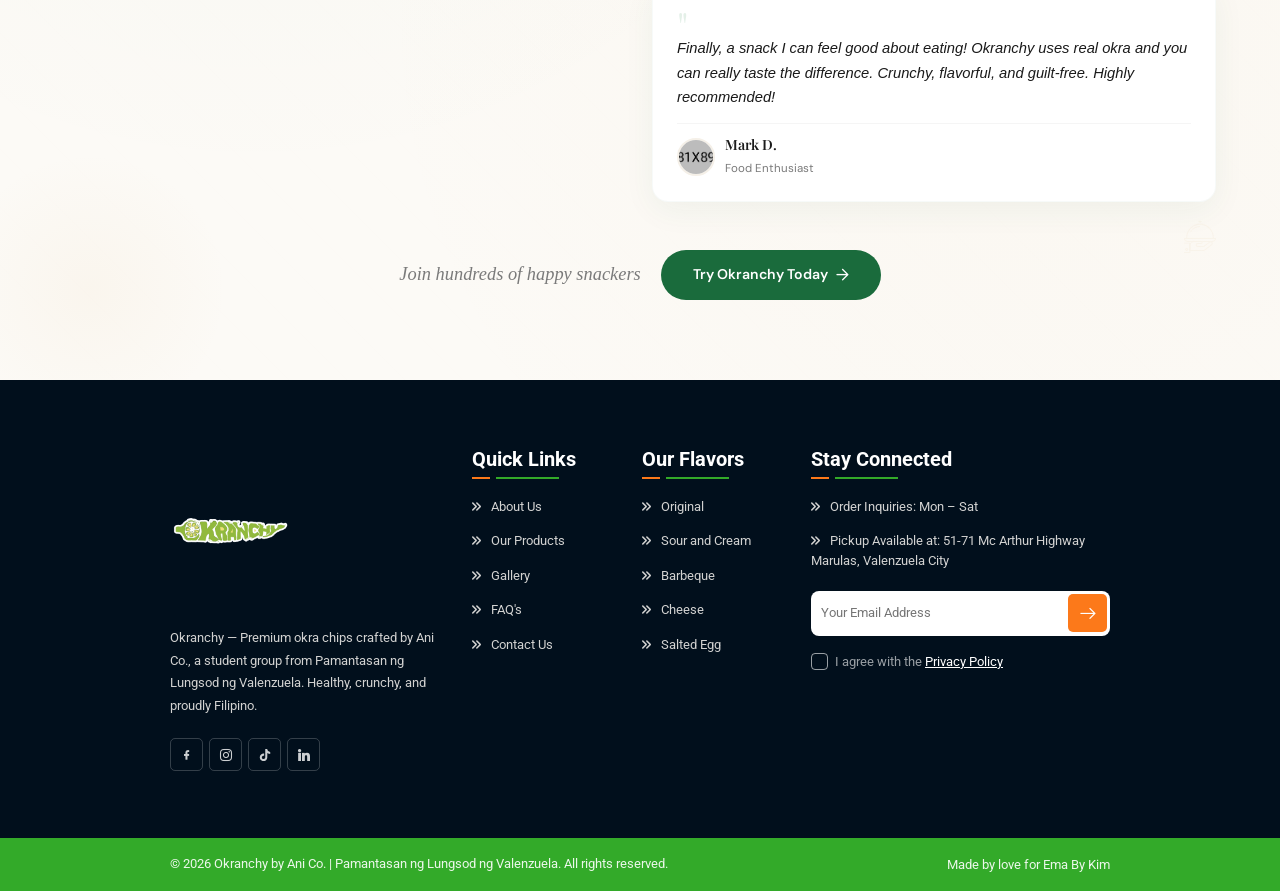
==== commit 807d1b99: "Add preloader, restyle login/register, update theme" ====
--- a/index.html
+++ b/index.html
@@ -28,15 +28,15 @@
     <style>
         /* Make logo bigger */
         .logo-container .logo {
-            max-height: 100px;
+            max-height: 130px;
             width: auto;
         }
         .ul-sidebar-header-logo .logo {
-            max-height: 100px;
+            max-height: 130px;
             width: auto;
         }
         .ul-footer-about img {
-            max-height: 120px;
+            max-height: 160px;
             width: auto;
         }
 
@@ -408,7 +408,24 @@
 
 <body>
     <div class="preloader" id="preloader">
-        <div class="loader"></div>
+        <div class="preloader-inner">
+            <div class="preloader-logo-wrap">
+                <img src="assets/img/logo-3.png" alt="Okranchy" class="preloader-logo">
+                <div class="preloader-ring"></div>
+            </div>
+            <div class="preloader-chips">
+                <span class="preloader-chip c1"></span>
+                <span class="preloader-chip c2"></span>
+                <span class="preloader-chip c3"></span>
+                <span class="preloader-chip c4"></span>
+                <span class="preloader-chip c5"></span>
+                <span class="preloader-chip c6"></span>
+            </div>
+            <div class="preloader-bar-track">
+                <div class="preloader-bar-fill" id="preloader-bar"></div>
+            </div>
+            <span class="preloader-text">CRUNCHING...</span>
+        </div>
     </div>
 
     <!-- SIDEBAR SECTION START -->
@@ -1483,6 +1500,7 @@
     <script src="assets/vendor/flatpickr/flatpickr.js"></script>
 
     <!-- custom JS -->
+    <script src="assets/js/preloader.js"></script>
     <script src="assets/js/main.js"></script>
     <script src="assets/js/cart.js"></script>
     <script src="assets/js/tab.js"></script>
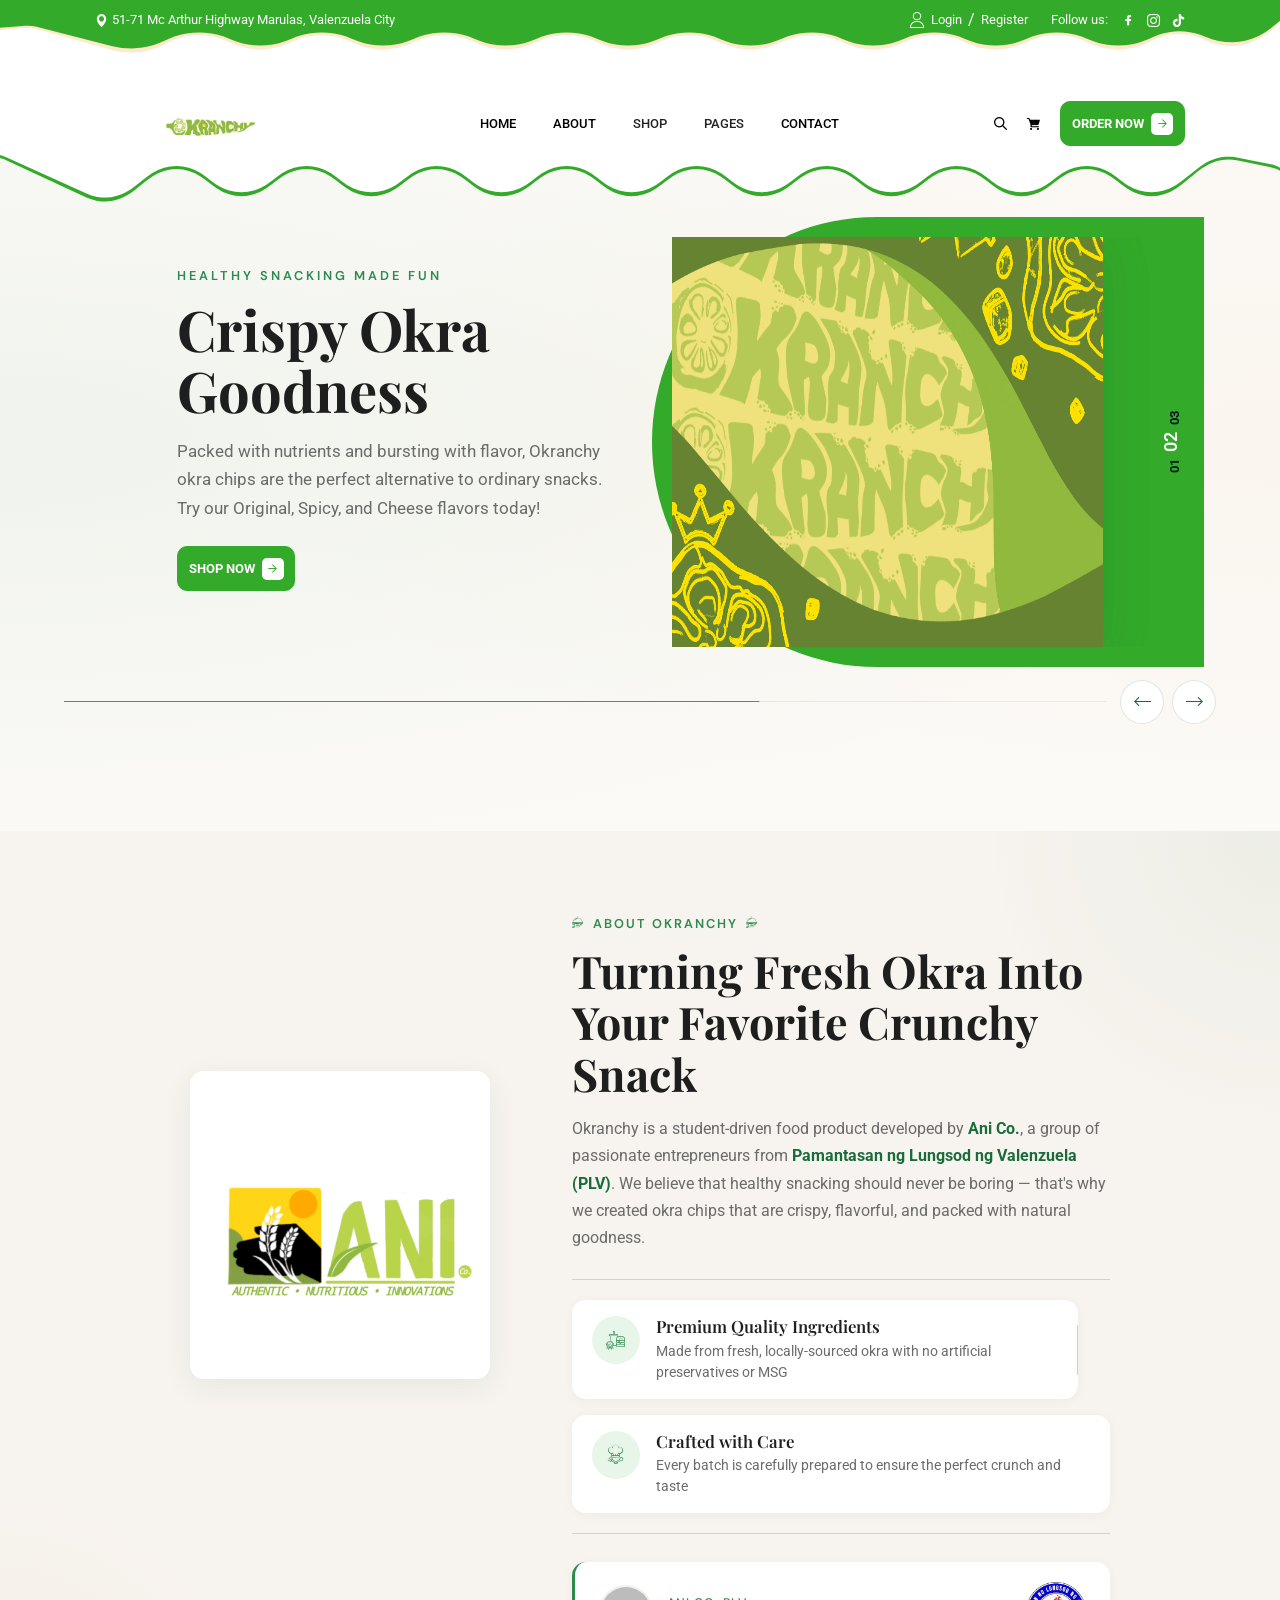
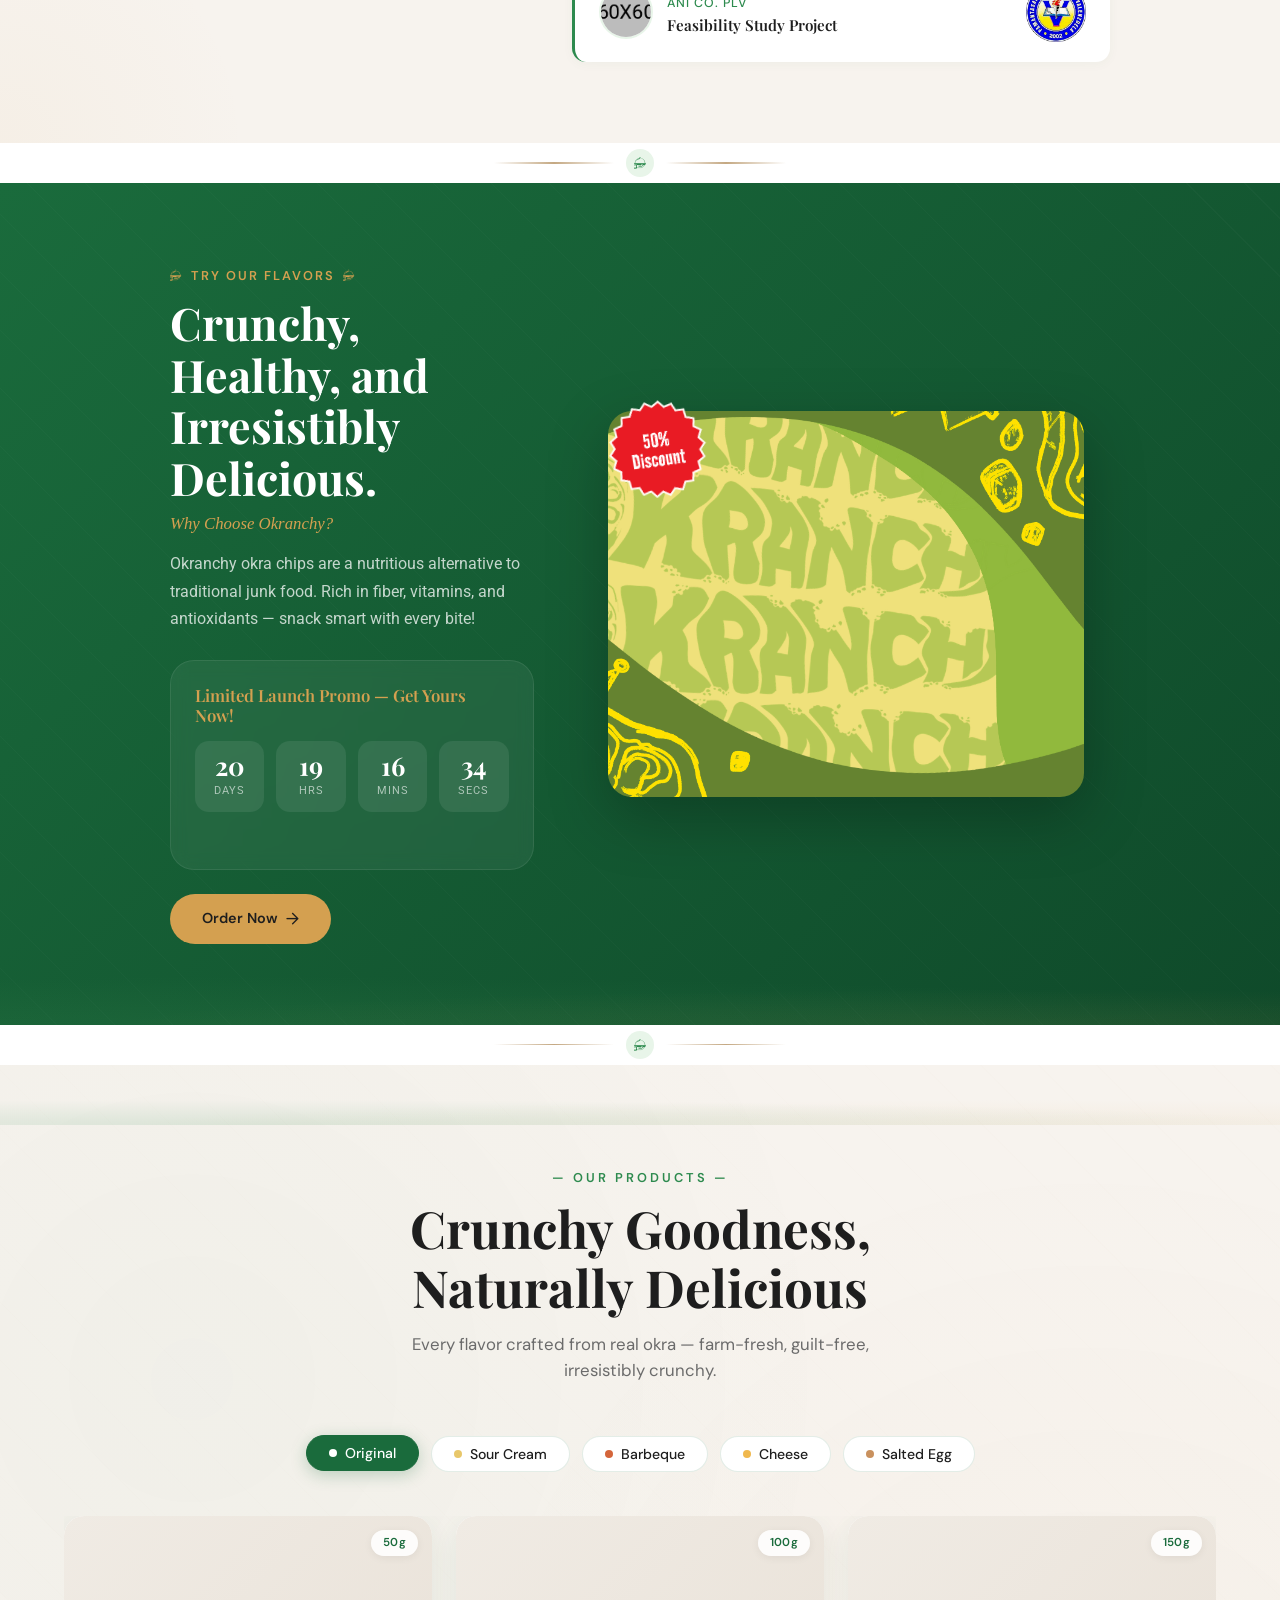
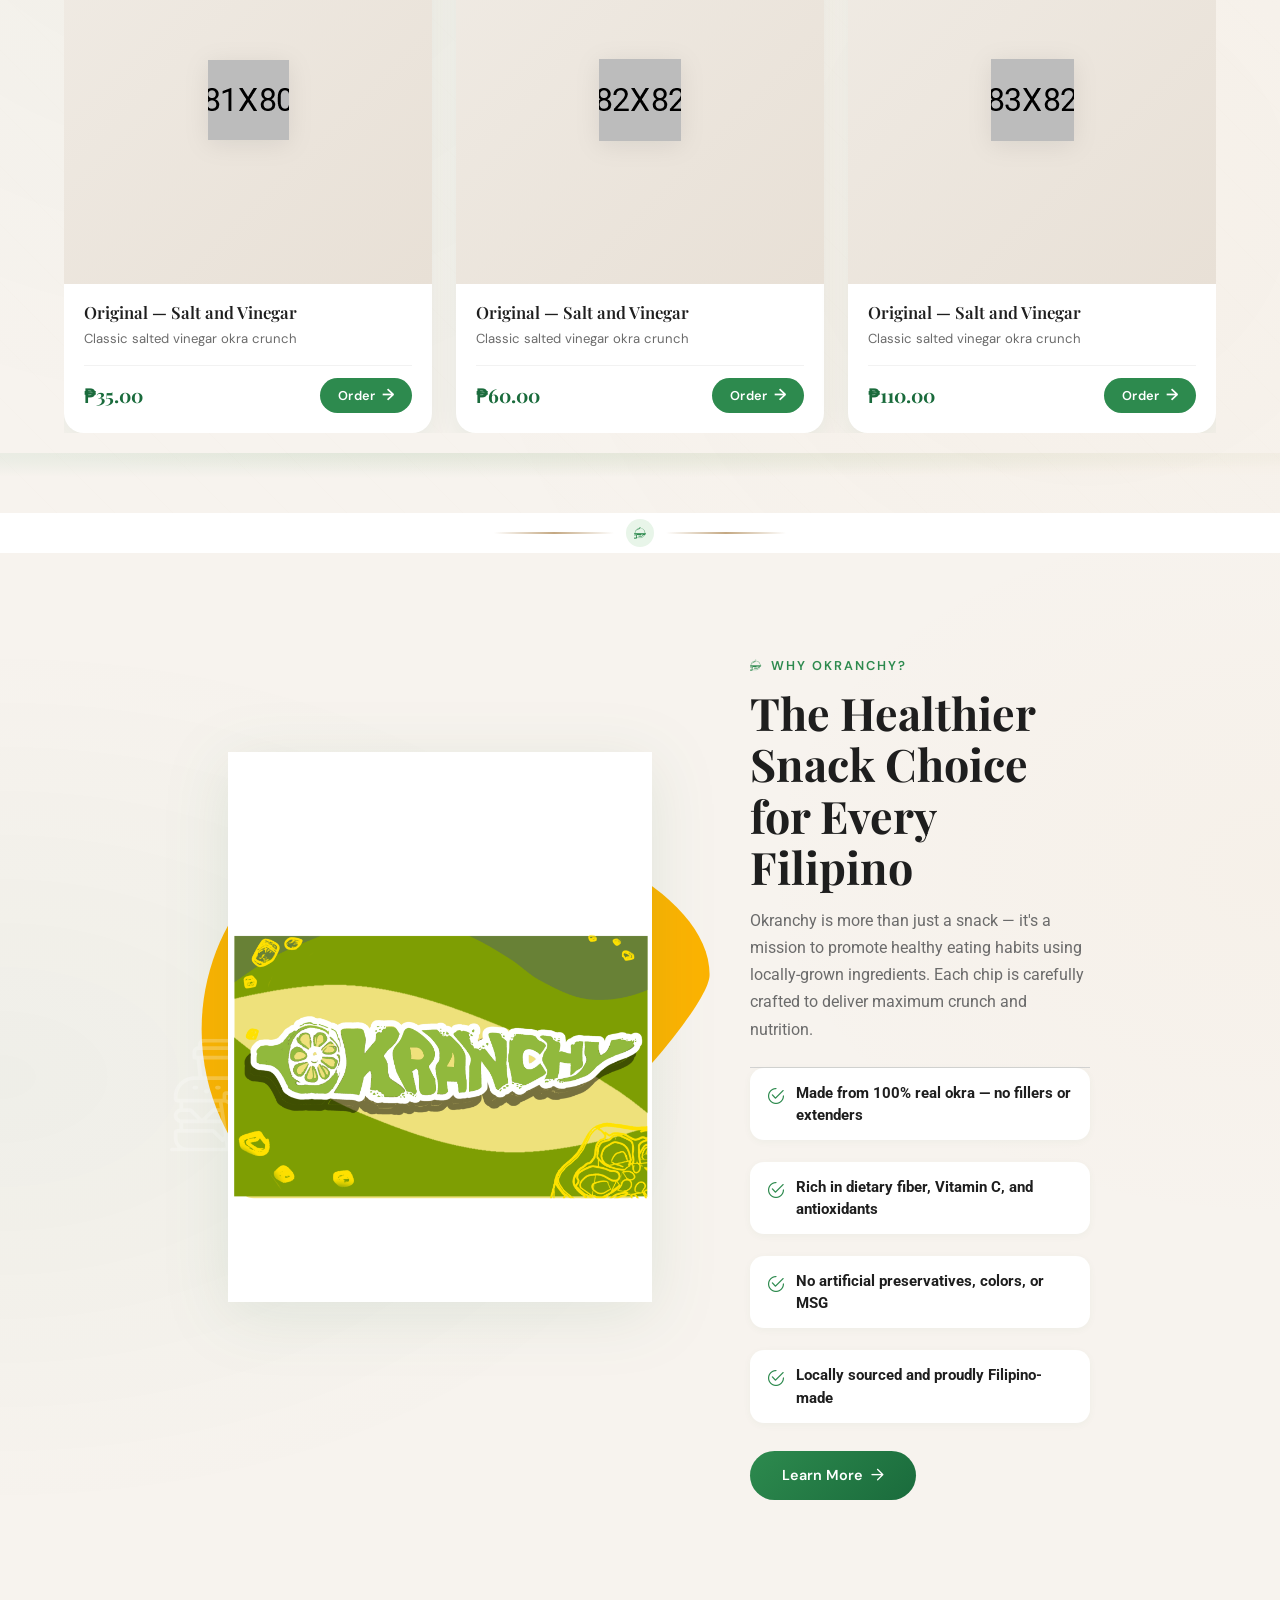
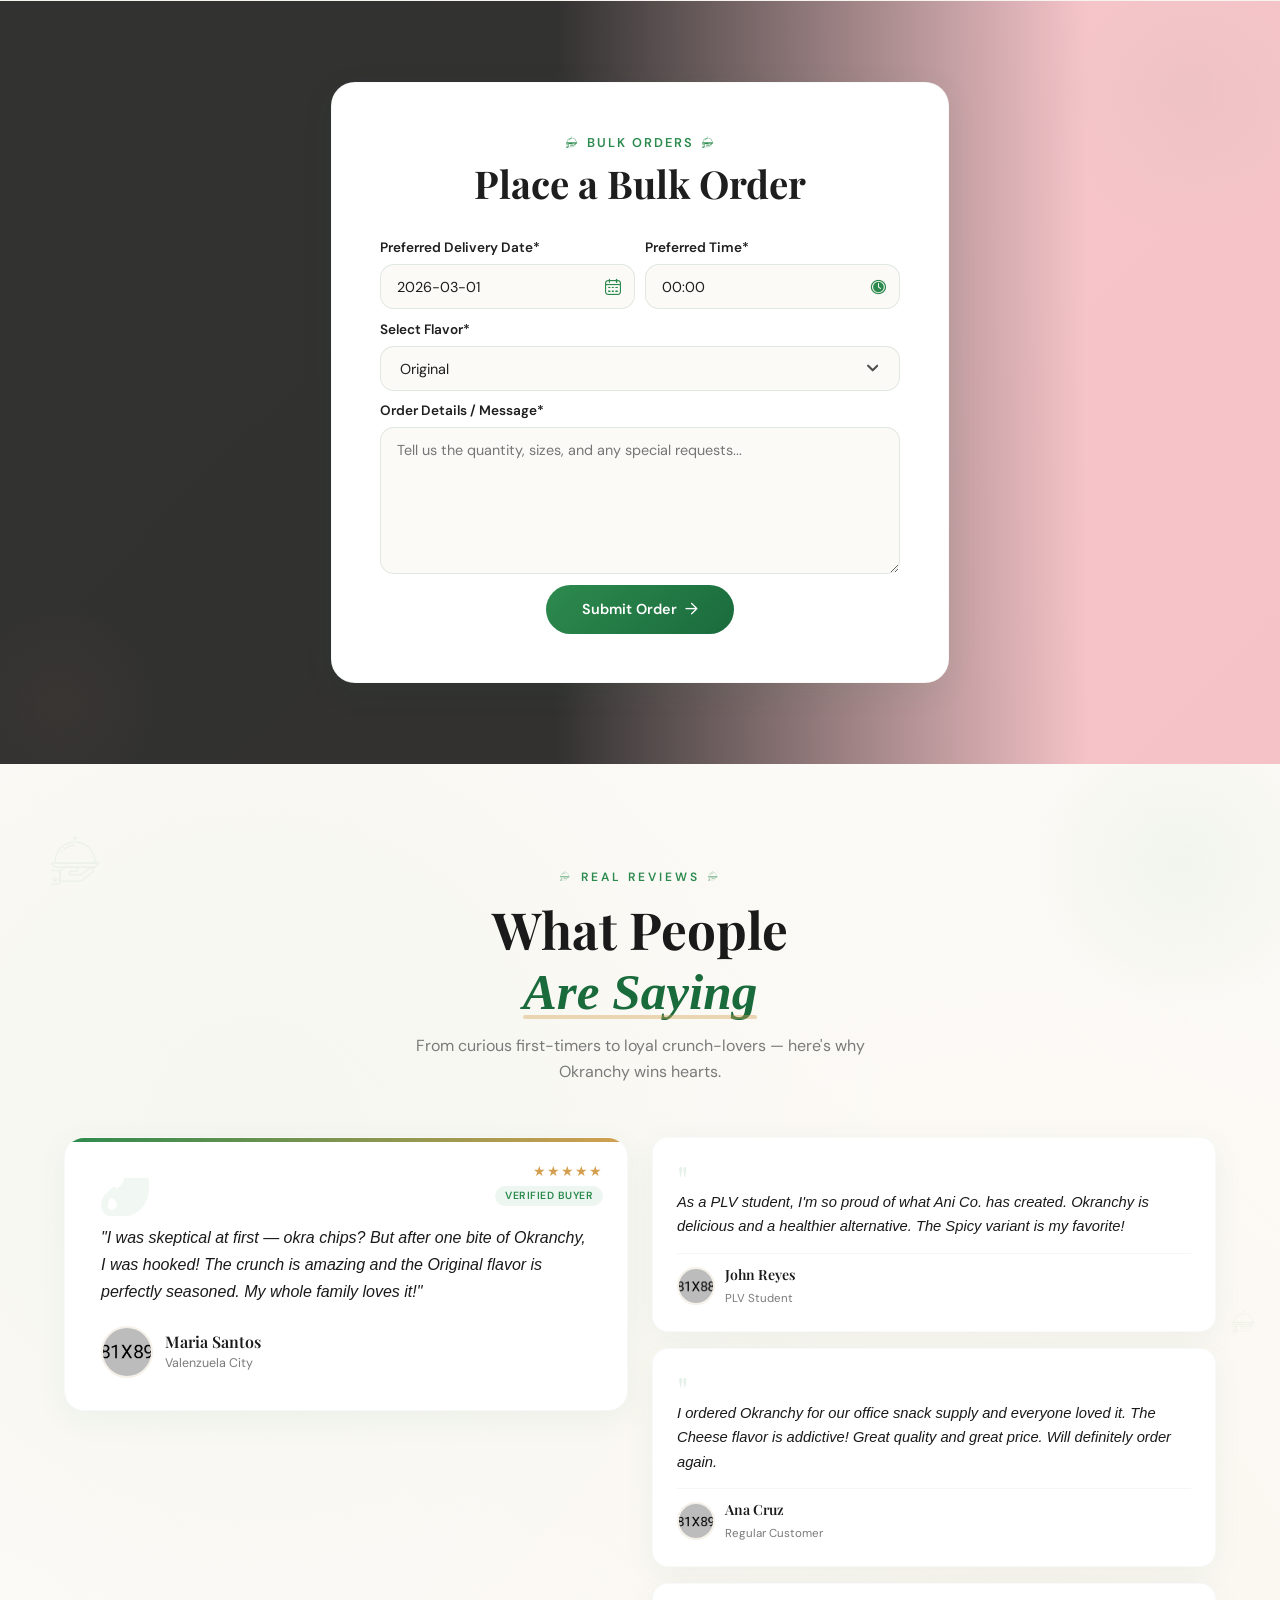
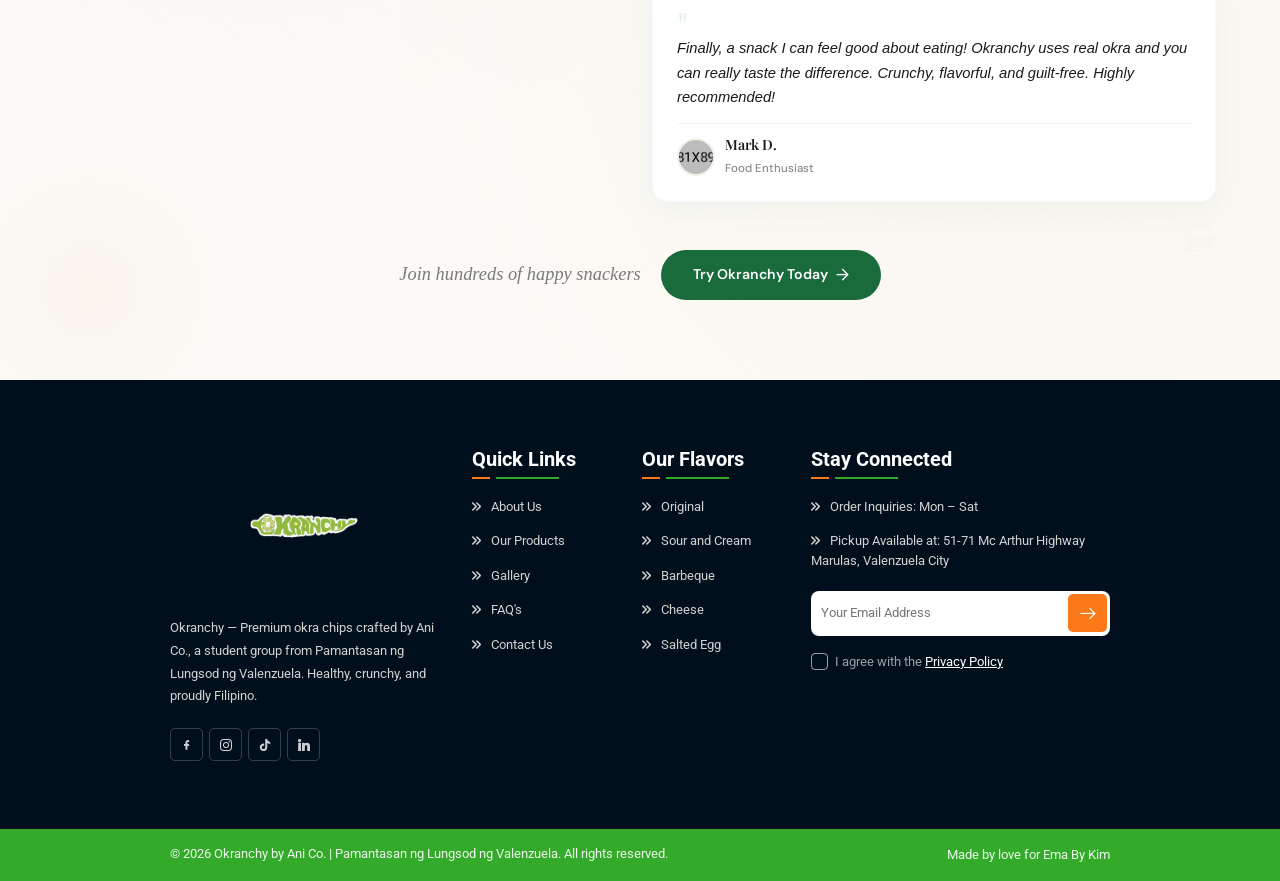
==== commit 55c12b0f: "Fix Delivery Modal CSS outside style tags and add base href for file:// origin errors" ====
--- a/index.html
+++ b/index.html
@@ -7,7 +7,7 @@
     <title>Okranchy - Crunchy Okra Chips</title>
     <link rel="icon" type="image/png" href="assets/img/okranchy.png">
 
-    <!-- base href to prevent file:// origin errors -->
+    <base href=".">
     <!-- libraries CSS -->
     <link rel="stylesheet" href="assets/icon/flaticon_restics.css">
     <link rel="stylesheet" href="assets/vendor/bootstrap/bootstrap.min.css">
@@ -28,15 +28,12 @@
     <style>
         /* Make logo bigger */
         .logo-container .logo {
-            max-height: 130px;
             width: auto;
         }
         .ul-sidebar-header-logo .logo {
-            max-height: 130px;
             width: auto;
         }
         .ul-footer-about img {
-            max-height: 160px;
             width: auto;
         }
 
@@ -404,13 +401,33 @@
             .okr-product-name { font-size: 0.95rem; }
         }
     </style>
+<style>
+    /* Delivery Modal */
+    .okr-modal-overlay { position: fixed; inset: 0; background: rgba(0,0,0,0.5); z-index: 9999; display: none; align-items: center; justify-content: center; backdrop-filter: blur(4px); }
+    .okr-modal-overlay.active { display: flex; }
+    .okr-modal-card { background: #fff; border-radius: 24px; padding: 40px 32px 32px; max-width: 420px; width: 90%; position: relative; box-shadow: 0 24px 64px rgba(0,0,0,0.2); animation: okrModalUp 0.4s cubic-bezier(0.22,1,0.36,1); }
+    @keyframes okrModalUp { from { transform: translateY(40px); opacity: 0; } to { transform: translateY(0); opacity: 1; } }
+    .okr-modal-close { position: absolute; top: 14px; right: 14px; width: 36px; height: 36px; border-radius: 50%; border: none; background: rgba(0,0,0,0.04); cursor: pointer; display: flex; align-items: center; justify-content: center; font-size: 0.85rem; color: #666; transition: all 0.2s; }
+    .okr-modal-close:hover { background: rgba(0,0,0,0.08); }
+    .okr-modal-title { font-family: 'Playfair Display', serif; font-size: 1.5rem; font-weight: 700; color: var(--trop-green-dark, #1a6b3c); margin: 0 0 6px; text-align: center; }
+    .okr-modal-desc { font-size: 0.9rem; color: var(--trop-text-light, #6b6b6b); text-align: center; margin: 0 0 28px; }
+    .okr-modal-options { display: flex; flex-direction: column; gap: 14px; }
+    .okr-modal-option { display: flex; align-items: center; gap: 16px; padding: 16px 20px; border-radius: 16px; border: 2px solid rgba(26,107,60,0.1); text-decoration: none; transition: all 0.3s cubic-bezier(0.25,0.46,0.45,0.94); background: var(--trop-cream-light, #fcfaf7); }
+    .okr-modal-option:hover { transform: translateY(-3px); box-shadow: 0 8px 24px rgba(26,107,60,0.12); border-color: var(--trop-green, #2d8a4e); }
+    .okr-modal-logo { width: 52px; height: 52px; display: flex; align-items: center; justify-content: center; flex-shrink: 0; border-radius: 12px; padding: 8px; }
+    .okr-option-grab .okr-modal-logo { background: #00b14f; }
+    .okr-option-panda .okr-modal-logo { background: #d32f2f; }
+    .okr-modal-logo svg { width: 100%; height: 100%; }
+    .okr-modal-option-name { font-family: 'DM Sans', sans-serif; font-weight: 700; font-size: 1.05rem; color: var(--trop-text, #1e1e1e); }
+    .okr-modal-option-desc { font-size: 0.82rem; color: var(--trop-text-light, #6b6b6b); }
+</style>
 </head>
 
 <body>
     <div class="preloader" id="preloader">
         <div class="preloader-inner">
             <div class="preloader-logo-wrap">
-                <img src="assets/img/logo-3.png" alt="Okranchy" class="preloader-logo">
+                <img src="assets/img/logo-4.png" alt="Okranchy" class="preloader-logo">
                 <div class="preloader-ring"></div>
             </div>
             <div class="preloader-chips">
@@ -434,7 +451,7 @@
         <div class="ul-sidebar-header">
             <div class="ul-sidebar-header-logo">
                 <a href="index.html">
-                    <img src="assets/img/logo-3.png" alt="Okranchy Logo" class="logo">
+                    <img src="assets/img/logo-4.png" alt="Okranchy Logo" class="logo">
                 </a>
             </div>
             <!-- sidebar closer -->
@@ -505,7 +522,7 @@
             <div class="ul-header-bottom">
                 <div class="ul-header-bottom-wrapper ul-header-container">
                     <div class="logo-container">
-                        <a href="index.html" class="d-inline-block"><img src="assets/img/logo-3.png" alt="Okranchy Logo" class="logo"></a>
+                        <a href="index.html" class="d-inline-block"><img src="assets/img/logo-4.png" alt="Okranchy Logo" class="logo"></a>
                     </div>
 
                     <!-- header nav -->
@@ -520,9 +537,7 @@
                                     <div class="ul-header-submenu">
                                         <ul>
                                             <li><a href="shop.html">Shop</a></li>
-                                            <li><a href="shop-details.html">Product Details</a></li>
                                             <li><a href="cart.html">Cart</a></li>
-                                            <li><a href="checkout.html">Checkout</a></li>
                                         </ul>
                                     </div>
                                 </div>
@@ -547,7 +562,7 @@
                     <div class="ul-header-actions">
                         <button class="ul-header-search-opener"><i class="flaticon-search"></i></button>
                         <button><i class="flaticon-grocery-store"></i></button>
-                        <a href="shop.html" class="ul-btn d-sm-inline-flex d-none">Order Now <i class="flaticon-right"></i></a>
+                        <button class="okr-order-btn ul-btn d-sm-inline-flex d-none">Order Now <i class="flaticon-right"></i></button>
                         <button class="ul-header-sidebar-opener d-lg-none d-inline-flex"><i class="flaticon-menu"></i></button>
                     </div>
                 </div>
@@ -822,7 +837,7 @@
                                     <p class="okr-product-desc">Classic salted vinegar okra crunch</p>
                                     <div class="okr-product-footer">
                                         <span class="okr-product-price">₱35.00</span>
-                                        <a href="shop-details.html" class="okr-product-cta">Order</a>
+                                        <button class="okr-order-btn okr-product-cta">Order</button>
                                     </div>
                                 </div>
                             </div>
@@ -837,7 +852,7 @@
                                     <p class="okr-product-desc">Classic salted vinegar okra crunch</p>
                                     <div class="okr-product-footer">
                                         <span class="okr-product-price">₱60.00</span>
-                                        <a href="shop-details.html" class="okr-product-cta">Order</a>
+                                        <button class="okr-order-btn okr-product-cta">Order</button>
                                     </div>
                                 </div>
                             </div>
@@ -852,7 +867,7 @@
                                     <p class="okr-product-desc">Classic salted vinegar okra crunch</p>
                                     <div class="okr-product-footer">
                                         <span class="okr-product-price">₱110.00</span>
-                                        <a href="shop-details.html" class="okr-product-cta">Order</a>
+                                        <button class="okr-order-btn okr-product-cta">Order</button>
                                     </div>
                                 </div>
                             </div>
@@ -872,7 +887,7 @@
                                     <p class="okr-product-desc">Tangy sour cream okra crunch</p>
                                     <div class="okr-product-footer">
                                         <span class="okr-product-price">₱35.00</span>
-                                        <a href="shop-details.html" class="okr-product-cta">Order</a>
+                                        <button class="okr-order-btn okr-product-cta">Order</button>
                                     </div>
                                 </div>
                             </div>
@@ -887,7 +902,7 @@
                                     <p class="okr-product-desc">Tangy sour cream okra crunch</p>
                                     <div class="okr-product-footer">
                                         <span class="okr-product-price">₱60.00</span>
-                                        <a href="shop-details.html" class="okr-product-cta">Order</a>
+                                        <button class="okr-order-btn okr-product-cta">Order</button>
                                     </div>
                                 </div>
                             </div>
@@ -902,7 +917,7 @@
                                     <p class="okr-product-desc">Tangy sour cream okra crunch</p>
                                     <div class="okr-product-footer">
                                         <span class="okr-product-price">₱110.00</span>
-                                        <a href="shop-details.html" class="okr-product-cta">Order</a>
+                                        <button class="okr-order-btn okr-product-cta">Order</button>
                                     </div>
                                 </div>
                             </div>
@@ -922,7 +937,7 @@
                                     <p class="okr-product-desc">Fiery chili bbq-seasoned okra crunch</p>
                                     <div class="okr-product-footer">
                                         <span class="okr-product-price">₱40.00</span>
-                                        <a href="shop-details.html" class="okr-product-cta">Order</a>
+                                        <button class="okr-order-btn okr-product-cta">Order</button>
                                     </div>
                                 </div>
                             </div>
@@ -937,7 +952,7 @@
                                     <p class="okr-product-desc">Fiery chili bbq-seasoned okra crunch</p>
                                     <div class="okr-product-footer">
                                         <span class="okr-product-price">₱65.00</span>
-                                        <a href="shop-details.html" class="okr-product-cta">Order</a>
+                                        <button class="okr-order-btn okr-product-cta">Order</button>
                                     </div>
                                 </div>
                             </div>
@@ -952,7 +967,7 @@
                                     <p class="okr-product-desc">Fiery chili bbq-seasoned okra crunch</p>
                                     <div class="okr-product-footer">
                                         <span class="okr-product-price">₱65.00</span>
-                                        <a href="shop-details.html" class="okr-product-cta">Order</a>
+                                        <button class="okr-order-btn okr-product-cta">Order</button>
                                     </div>
                                 </div>
                             </div>
@@ -967,7 +982,7 @@
                                     <p class="okr-product-desc">Sweet and savory okra delight</p>
                                     <div class="okr-product-footer">
                                         <span class="okr-product-price">₱65.00</span>
-                                        <a href="shop-details.html" class="okr-product-cta">Order</a>
+                                        <button class="okr-order-btn okr-product-cta">Order</button>
                                     </div>
                                 </div>
                             </div>
@@ -982,7 +997,7 @@
                                     <p class="okr-product-desc">Sweet and savory okra delight</p>
                                     <div class="okr-product-footer">
                                         <span class="okr-product-price">₱65.00</span>
-                                        <a href="shop-details.html" class="okr-product-cta">Order</a>
+                                        <button class="okr-order-btn okr-product-cta">Order</button>
                                     </div>
                                 </div>
                             </div>
@@ -997,7 +1012,7 @@
                                     <p class="okr-product-desc">Sweet and savory okra delight</p>
                                     <div class="okr-product-footer">
                                         <span class="okr-product-price">₱65.00</span>
-                                        <a href="shop-details.html" class="okr-product-cta">Order</a>
+                                        <button class="okr-order-btn okr-product-cta">Order</button>
                                     </div>
                                 </div>
                             </div>
@@ -1017,7 +1032,7 @@
                                     <p class="okr-product-desc">Cheesy, savory okra delight</p>
                                     <div class="okr-product-footer">
                                         <span class="okr-product-price">₱40.00</span>
-                                        <a href="shop-details.html" class="okr-product-cta">Order</a>
+                                        <button class="okr-order-btn okr-product-cta">Order</button>
                                     </div>
                                 </div>
                             </div>
@@ -1032,7 +1047,7 @@
                                     <p class="okr-product-desc">Cheesy, savory okra delight</p>
                                     <div class="okr-product-footer">
                                         <span class="okr-product-price">₱65.00</span>
-                                        <a href="shop-details.html" class="okr-product-cta">Order</a>
+                                        <button class="okr-order-btn okr-product-cta">Order</button>
                                     </div>
                                 </div>
                             </div>
@@ -1047,7 +1062,7 @@
                                     <p class="okr-product-desc">Cheesy, savory okra delight</p>
                                     <div class="okr-product-footer">
                                         <span class="okr-product-price">₱120.00</span>
-                                        <a href="shop-details.html" class="okr-product-cta">Order</a>
+                                        <button class="okr-order-btn okr-product-cta">Order</button>
                                     </div>
                                 </div>
                             </div>
@@ -1062,7 +1077,7 @@
                                     <p class="okr-product-desc">Cheesy goodness for everyone</p>
                                     <div class="okr-product-footer">
                                         <span class="okr-product-price">₱70.00</span>
-                                        <a href="shop-details.html" class="okr-product-cta">Order</a>
+                                        <button class="okr-order-btn okr-product-cta">Order</button>
                                     </div>
                                 </div>
                             </div>
@@ -1077,7 +1092,7 @@
                                     <p class="okr-product-desc">Cheesy goodness for everyone</p>
                                     <div class="okr-product-footer">
                                         <span class="okr-product-price">₱120.00</span>
-                                        <a href="shop-details.html" class="okr-product-cta">Order</a>
+                                        <button class="okr-order-btn okr-product-cta">Order</button>
                                     </div>
                                 </div>
                             </div>
@@ -1092,7 +1107,7 @@
                                     <p class="okr-product-desc">Cheesy goodness for everyone</p>
                                     <div class="okr-product-footer">
                                         <span class="okr-product-price">₱170.00</span>
-                                        <a href="shop-details.html" class="okr-product-cta">Order</a>
+                                        <button class="okr-order-btn okr-product-cta">Order</button>
                                     </div>
                                 </div>
                             </div>
@@ -1112,7 +1127,7 @@
                                     <p class="okr-product-desc">Crispy salted okra delight</p>
                                     <div class="okr-product-footer">
                                         <span class="okr-product-price">₱40.00</span>
-                                        <a href="shop-details.html" class="okr-product-cta">Order</a>
+                                        <button class="okr-order-btn okr-product-cta">Order</button>
                                     </div>
                                 </div>
                             </div>
@@ -1127,7 +1142,7 @@
                                     <p class="okr-product-desc">Crispy salted okra delight</p>
                                     <div class="okr-product-footer">
                                         <span class="okr-product-price">₱65.00</span>
-                                        <a href="shop-details.html" class="okr-product-cta">Order</a>
+                                        <button class="okr-order-btn okr-product-cta">Order</button>
                                     </div>
                                 </div>
                             </div>
@@ -1142,7 +1157,7 @@
                                     <p class="okr-product-desc">Crispy salted okra delight</p>
                                     <div class="okr-product-footer">
                                         <span class="okr-product-price">₱120.00</span>
-                                        <a href="shop-details.html" class="okr-product-cta">Order</a>
+                                        <button class="okr-order-btn okr-product-cta">Order</button>
                                     </div>
                                 </div>
                             </div>
@@ -1157,7 +1172,7 @@
                                     <p class="okr-product-desc">Crispy spicy salted okra delight</p>
                                     <div class="okr-product-footer">
                                         <span class="okr-product-price">₱50.00</span>
-                                        <a href="shop-details.html" class="okr-product-cta">Order</a>
+                                        <button class="okr-order-btn okr-product-cta">Order</button>
                                     </div>
                                 </div>
                             </div>
@@ -1172,7 +1187,7 @@
                                     <p class="okr-product-desc">Crispy spicy salted okra delight</p>
                                     <div class="okr-product-footer">
                                         <span class="okr-product-price">₱100.00</span>
-                                        <a href="shop-details.html" class="okr-product-cta">Order</a>
+                                        <button class="okr-order-btn okr-product-cta">Order</button>
                                     </div>
                                 </div>
                             </div>
@@ -1187,7 +1202,7 @@
                                     <p class="okr-product-desc">Crispy spicy salted okra delight</p>
                                     <div class="okr-product-footer">
                                         <span class="okr-product-price">₱150.00</span>
-                                        <a href="shop-details.html" class="okr-product-cta">Order</a>
+                                        <button class="okr-order-btn okr-product-cta">Order</button>
                                     </div>
                                 </div>
                             </div>
@@ -1414,7 +1429,7 @@
             <div class="ul-container">
                 <div class="ul-footer-top-wrapper wow animate__fadeInUp">
                     <div class="ul-footer-about">
-                        <a href="index.html"><img src="assets/img/logo-3.png" alt="Okranchy Logo"></a>
+                        <a href="index.html"><img src="assets/img/logo-4.png" alt="Okranchy Logo"></a>
                         <p class="ul-footer-about-txt">Okranchy — Premium okra chips crafted by Ani Co., a student group from Pamantasan ng Lungsod ng Valenzuela. Healthy, crunchy, and proudly Filipino.</p>
                         <div class="ul-footer-socials">
                             <a href="https://www.facebook.com/Okranchy" target="_blank" rel="noopener"><i class="flaticon-facebook"></i></a>
@@ -1505,6 +1520,37 @@
     <script src="assets/js/cart.js"></script>
     <script src="assets/js/tab.js"></script>
     <script src="assets/js/countdown.js"></script>
+    <!-- DELIVERY MODAL -->
+    <div class="okr-modal-overlay" id="okrDeliveryModal">
+        <div class="okr-modal-card">
+            <button class="okr-modal-close" id="okrModalClose"><i class="flaticon-close"></i></button>
+            <h3 class="okr-modal-title">Order via Delivery</h3>
+            <p class="okr-modal-desc">Choose your preferred delivery platform</p>
+            <div class="okr-modal-options">
+                <a href="https://food.grab.com/ph/en/" target="_blank" rel="noopener" class="okr-modal-option okr-option-grab">
+                    <div class="okr-modal-logo">
+                        <svg viewBox="0 0 48 48" fill="none" xmlns="http://www.w3.org/2000/svg"><rect width="48" height="48" rx="10"/><path d="M12 24c0-6.627 5.373-12 12-12s12 5.373 12 12-5.373 12-12 12-12-5.373-12-12z" fill="#fff" opacity="0.2"/><path d="M16 20h16v8H16z" fill="#fff"/><circle cx="24" cy="24" r="4" fill="#fff"/><path d="M20 24c0-2.21 1.79-4 4-4s4 1.79 4 4-1.79 4-4 4-4-1.79-4-4z" fill="#00b14f"/></svg>
+                    </div>
+                    <div>
+                        <div class="okr-modal-option-name">GrabFood</div>
+                        <div class="okr-modal-option-desc">Order via Grab</div>
+                    </div>
+                </a>
+                <a href="https://www.foodpanda.ph/" target="_blank" rel="noopener" class="okr-modal-option okr-option-panda">
+                    <div class="okr-modal-logo">
+                        <svg viewBox="0 0 48 48" fill="none" xmlns="http://www.w3.org/2000/svg"><rect width="48" height="48" rx="10" fill="#d32f2f"/><text x="50%" y="54%" dominant-baseline="middle" text-anchor="middle" fill="#fff" font-family="Arial,sans-serif" font-size="20" font-weight="900">fp</text></svg>
+                    </div>
+                    <div>
+                        <div class="okr-modal-option-name">foodpanda</div>
+                        <div class="okr-modal-option-desc">Order via foodpanda</div>
+                    </div>
+                </a>
+            </div>
+        </div>
+    </div>
+    <script>
+    document.addEventListener('DOMContentLoaded',function(){var o=document.getElementById('okrDeliveryModal'),c=document.getElementById('okrModalClose'),b=document.querySelectorAll('.okr-order-btn');function n(){o.classList.add('active');document.body.style.overflow='hidden'}function e(){o.classList.remove('active');document.body.style.overflow=''}b.forEach(function(t){t.addEventListener('click',function(t){t.preventDefault();n()})});c.addEventListener('click',e);o.addEventListener('click',function(t){t.target===o&&e()});document.addEventListener('keydown',function(t){t.key==='Escape'&&o.classList.contains('active')&&e()})});
+    </script>
 </body>
 
 </html>
